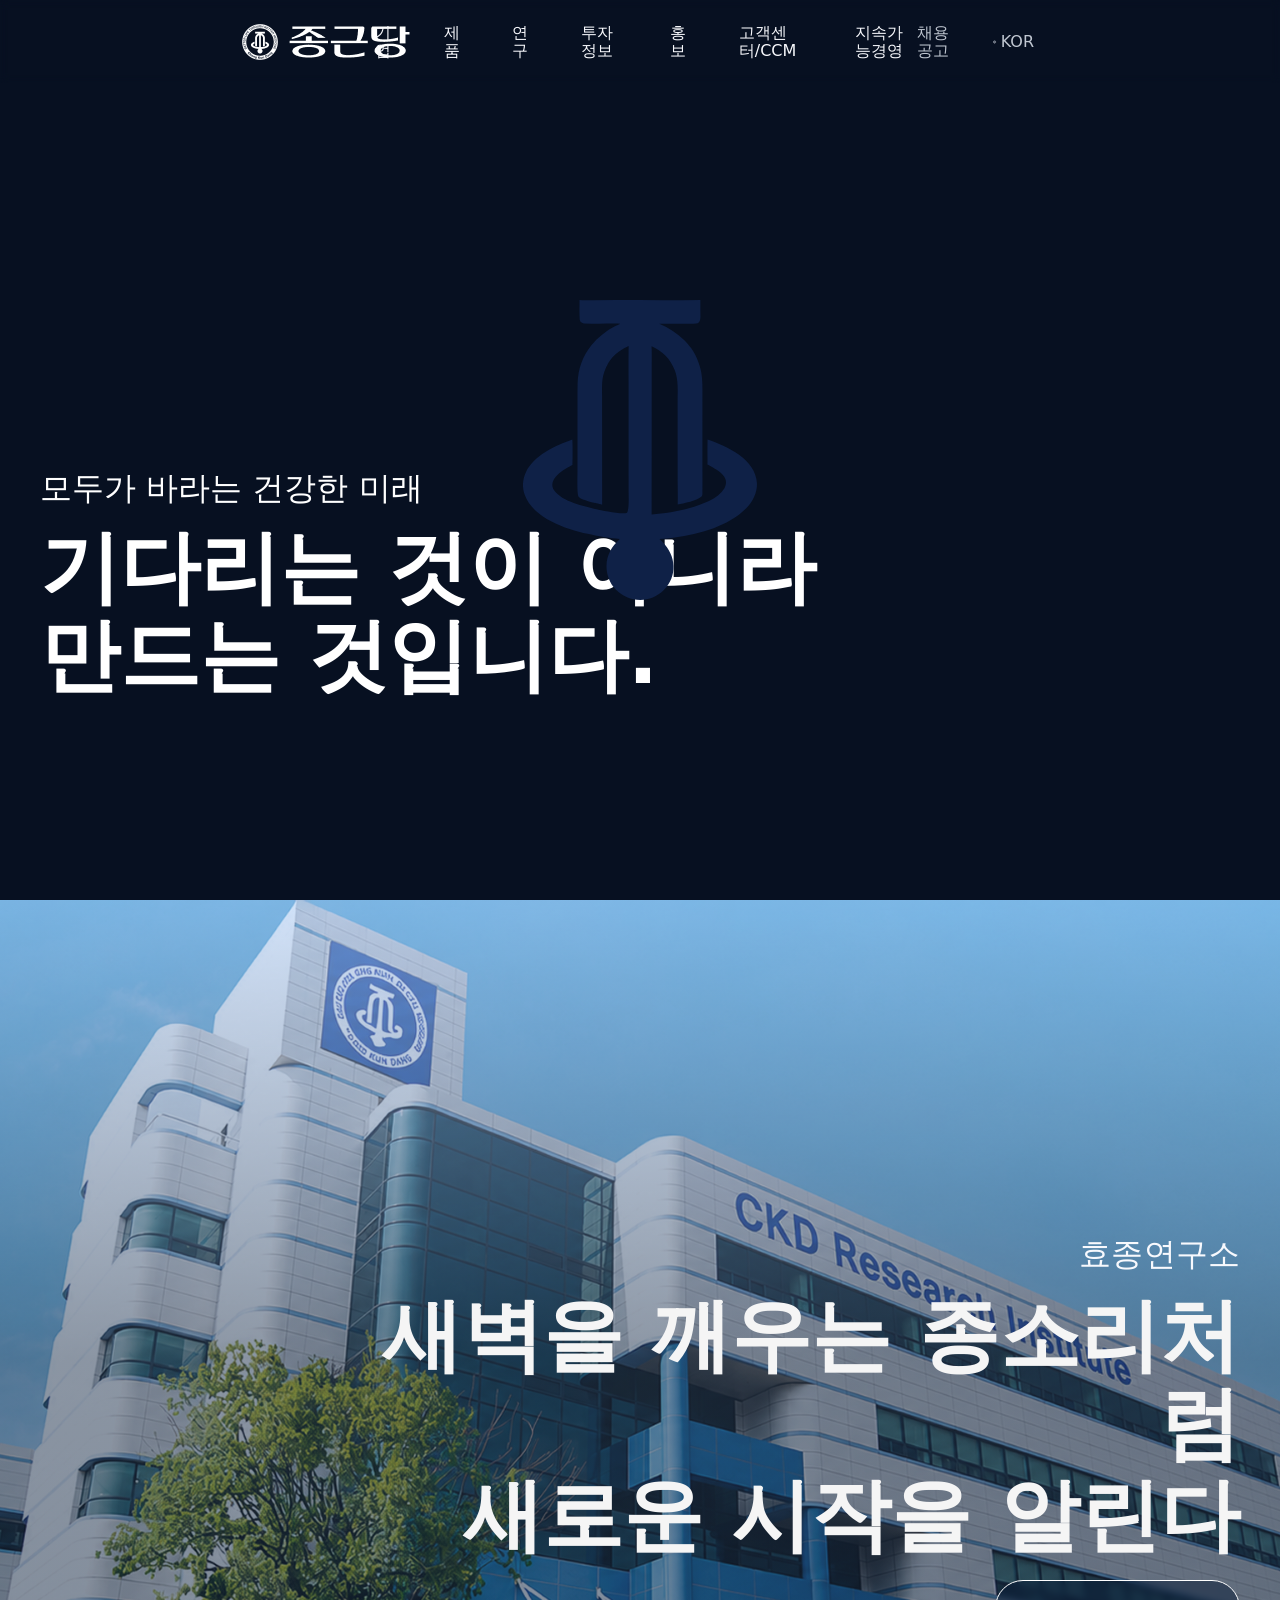
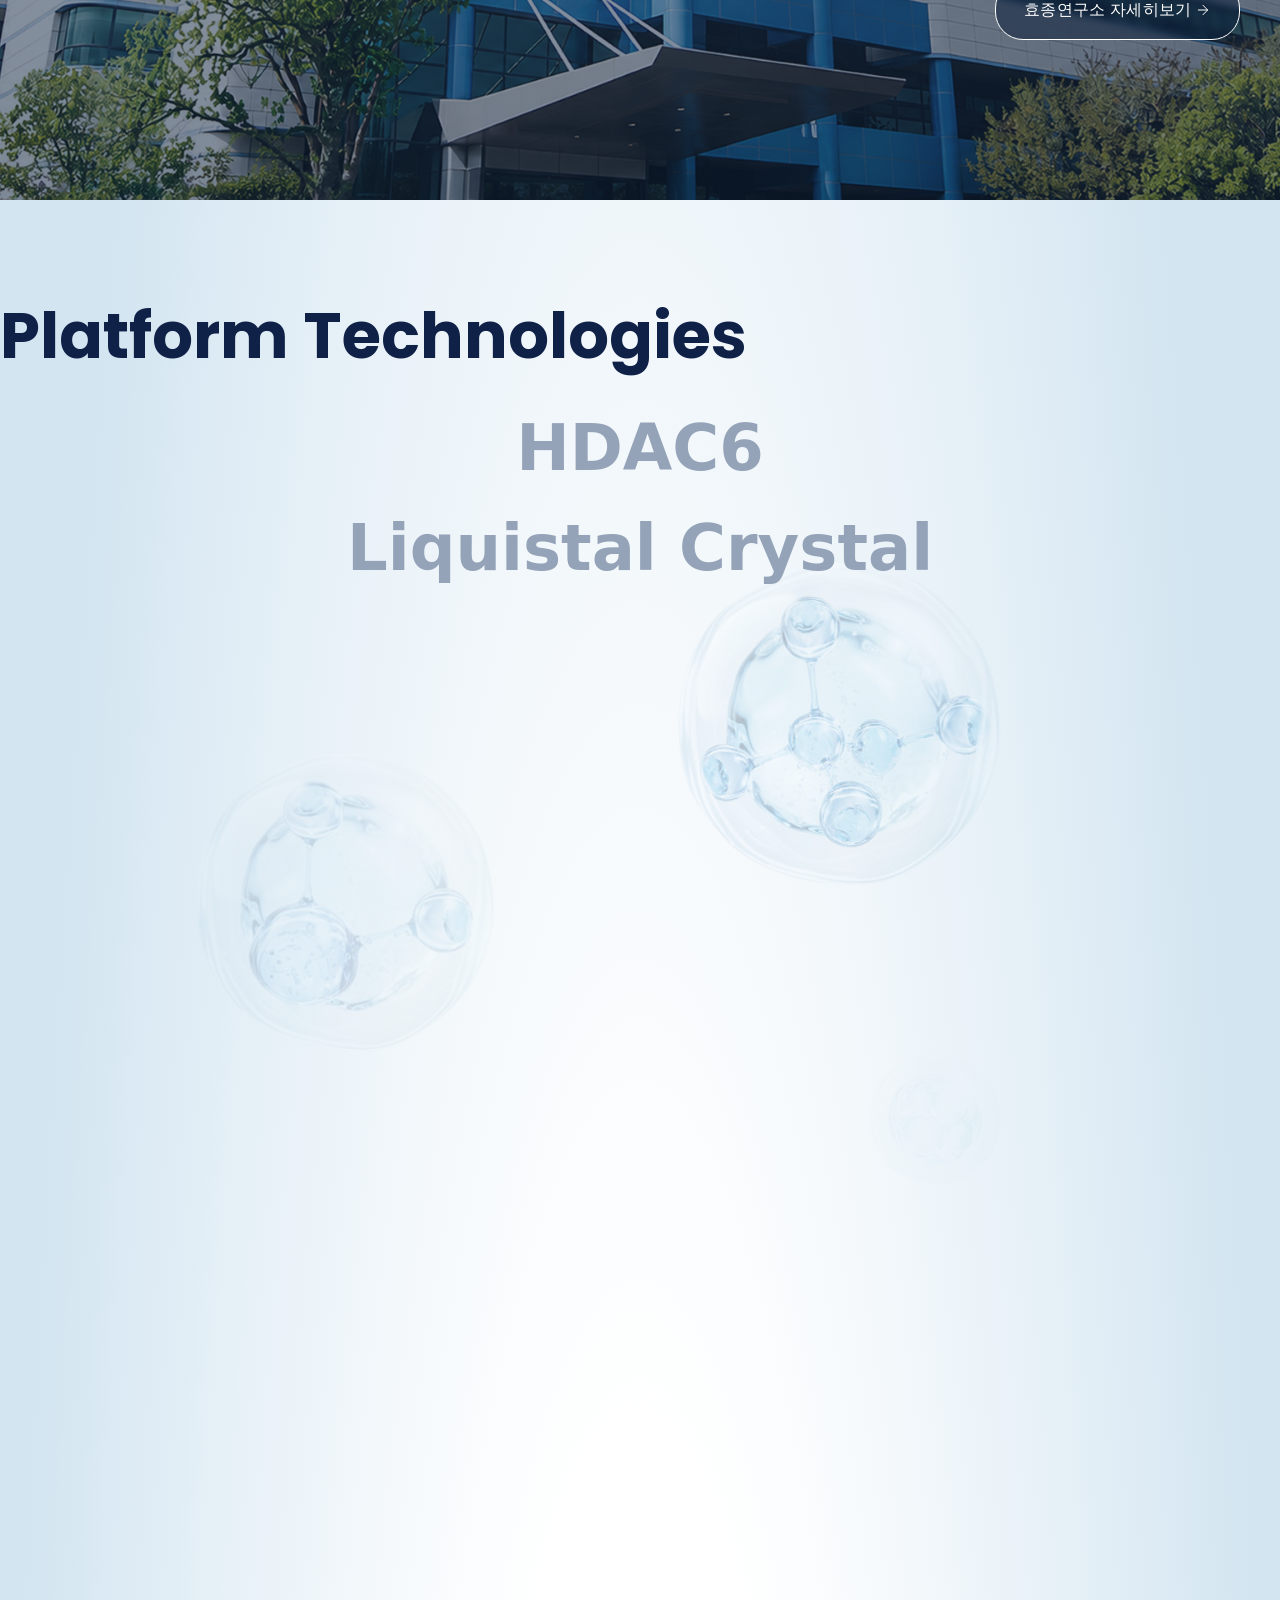
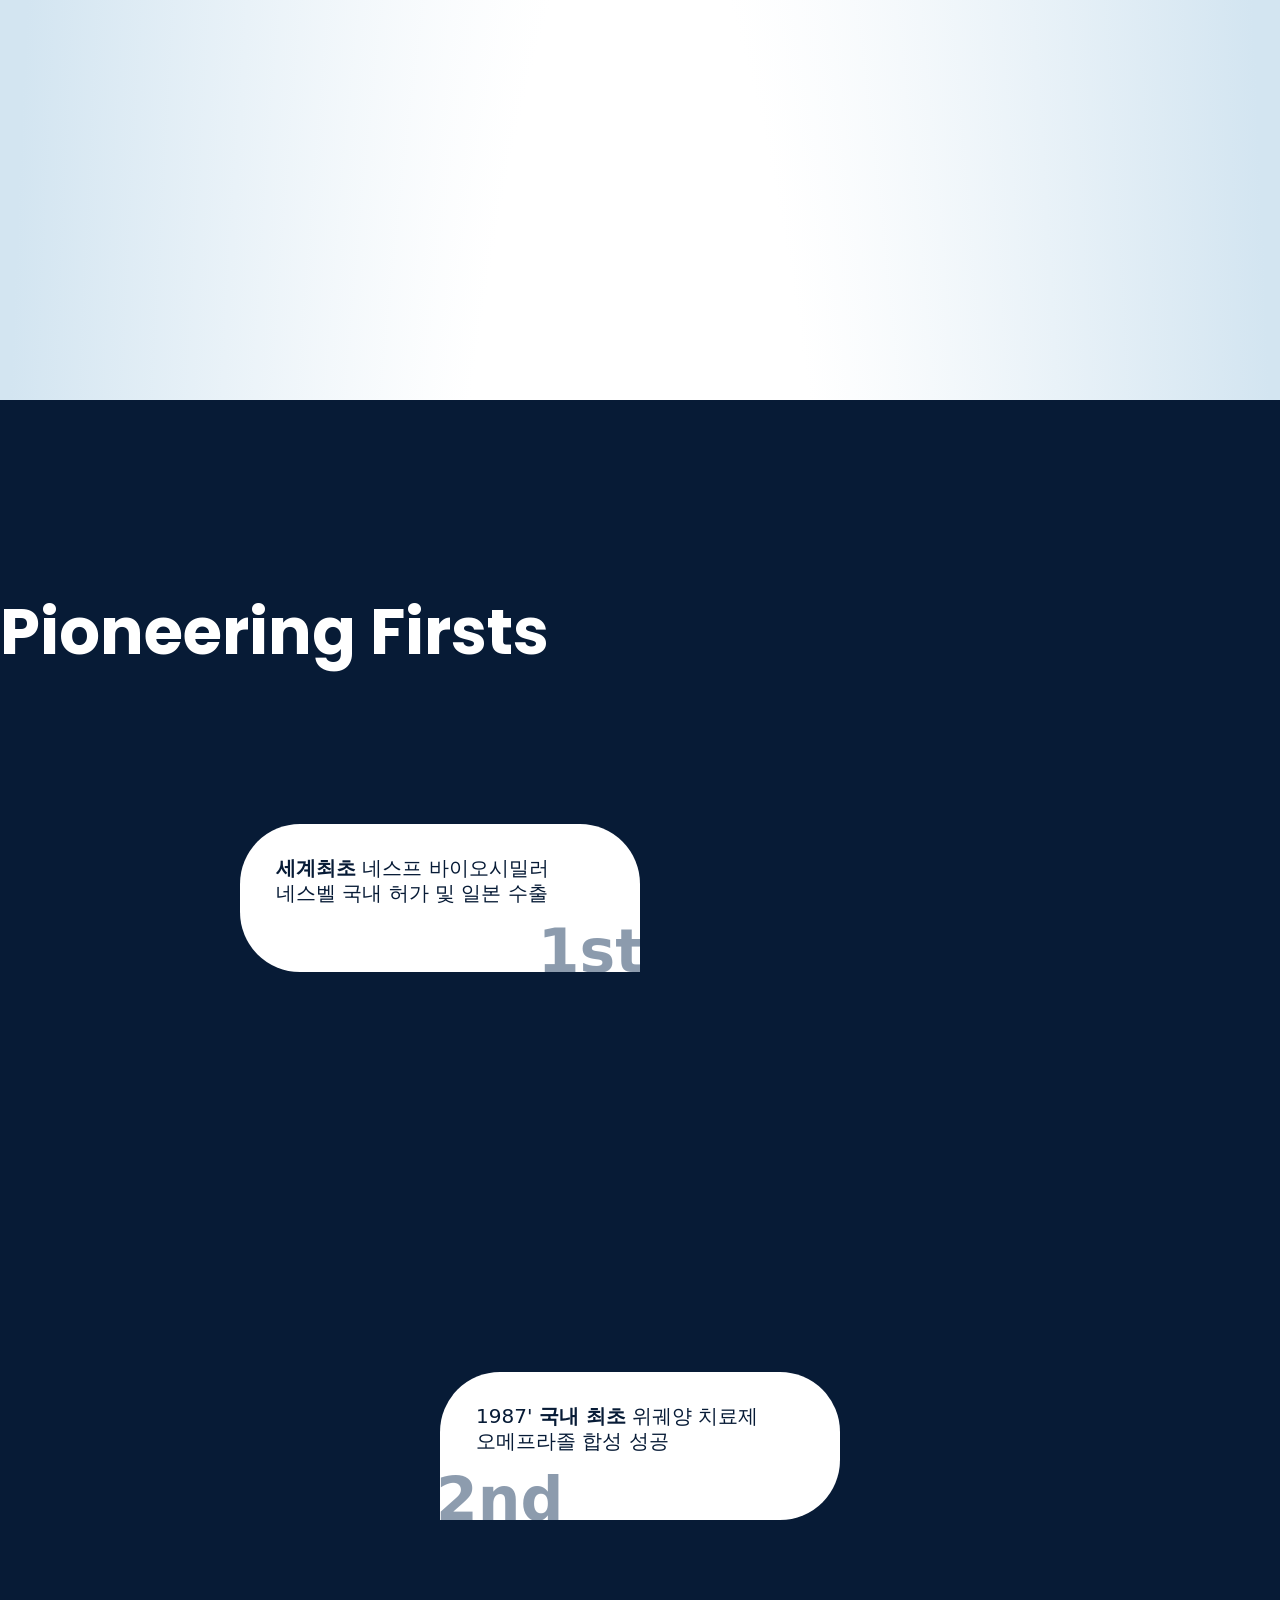
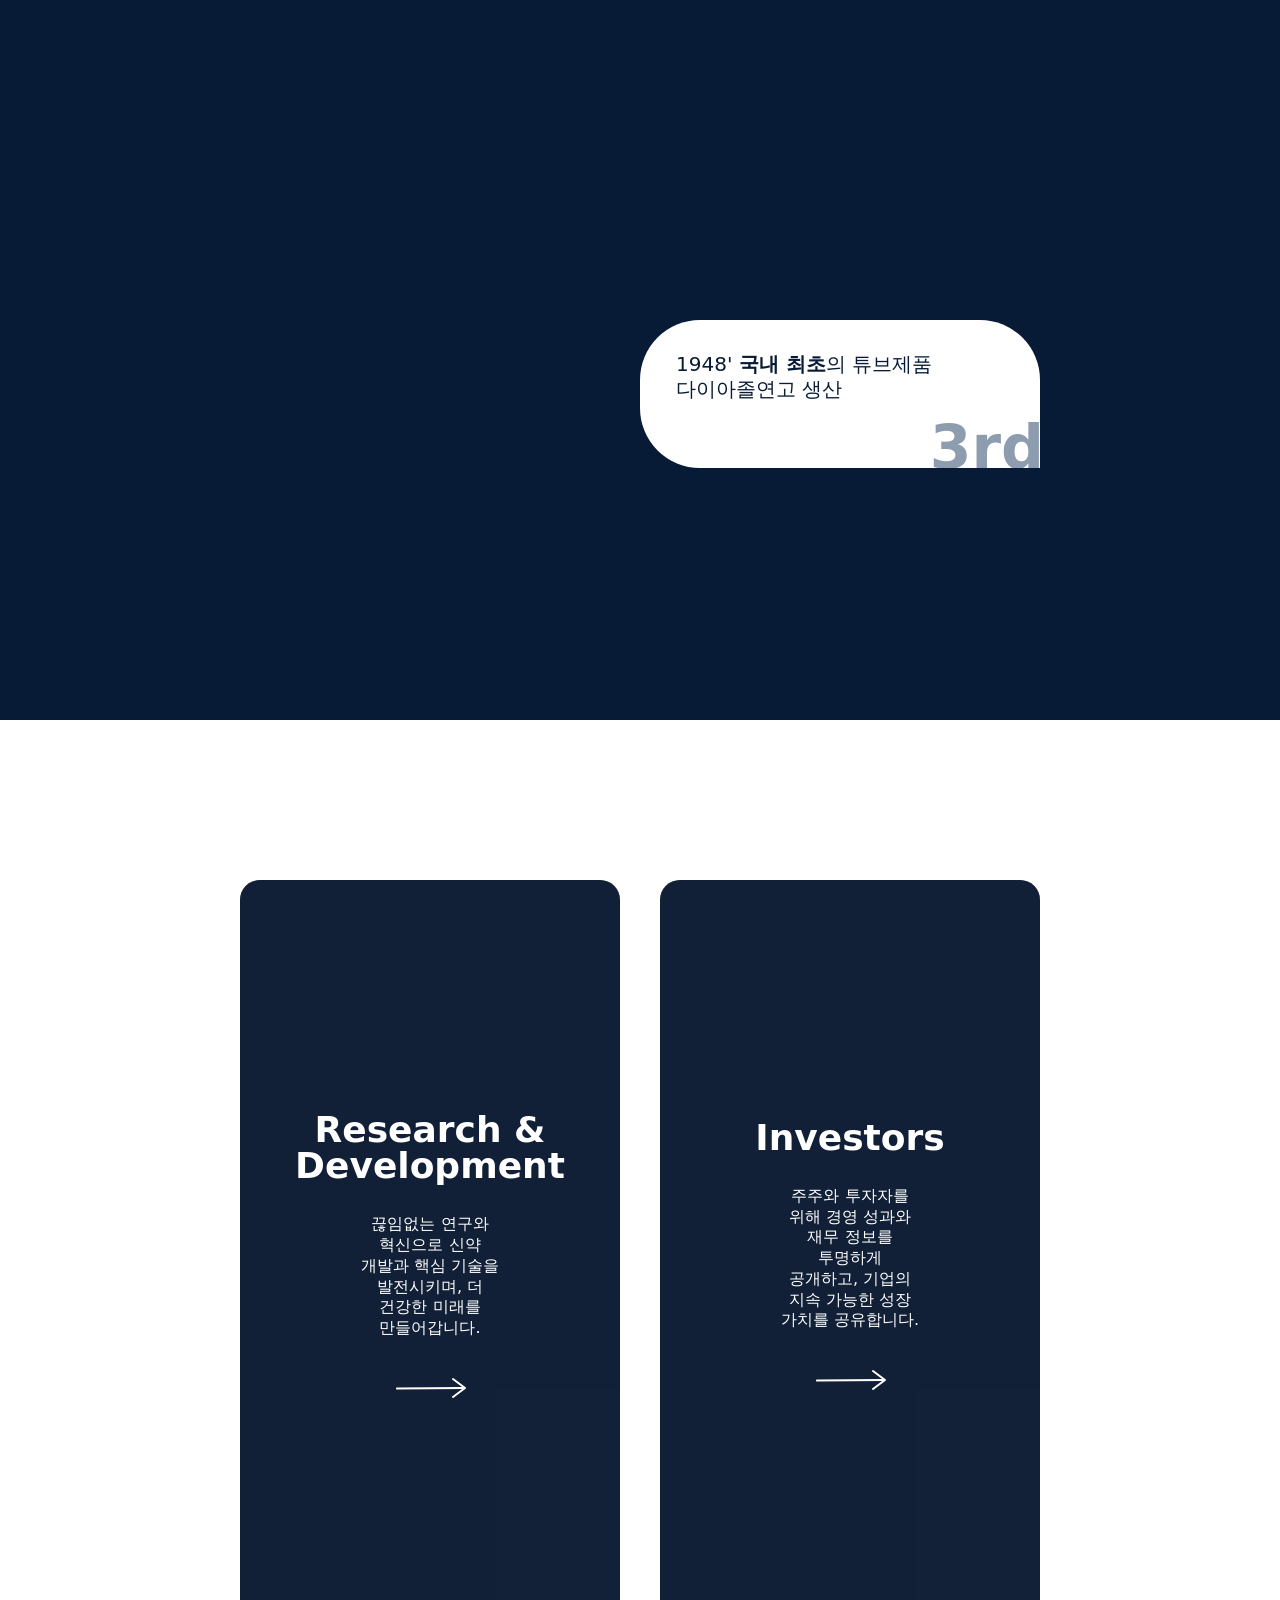
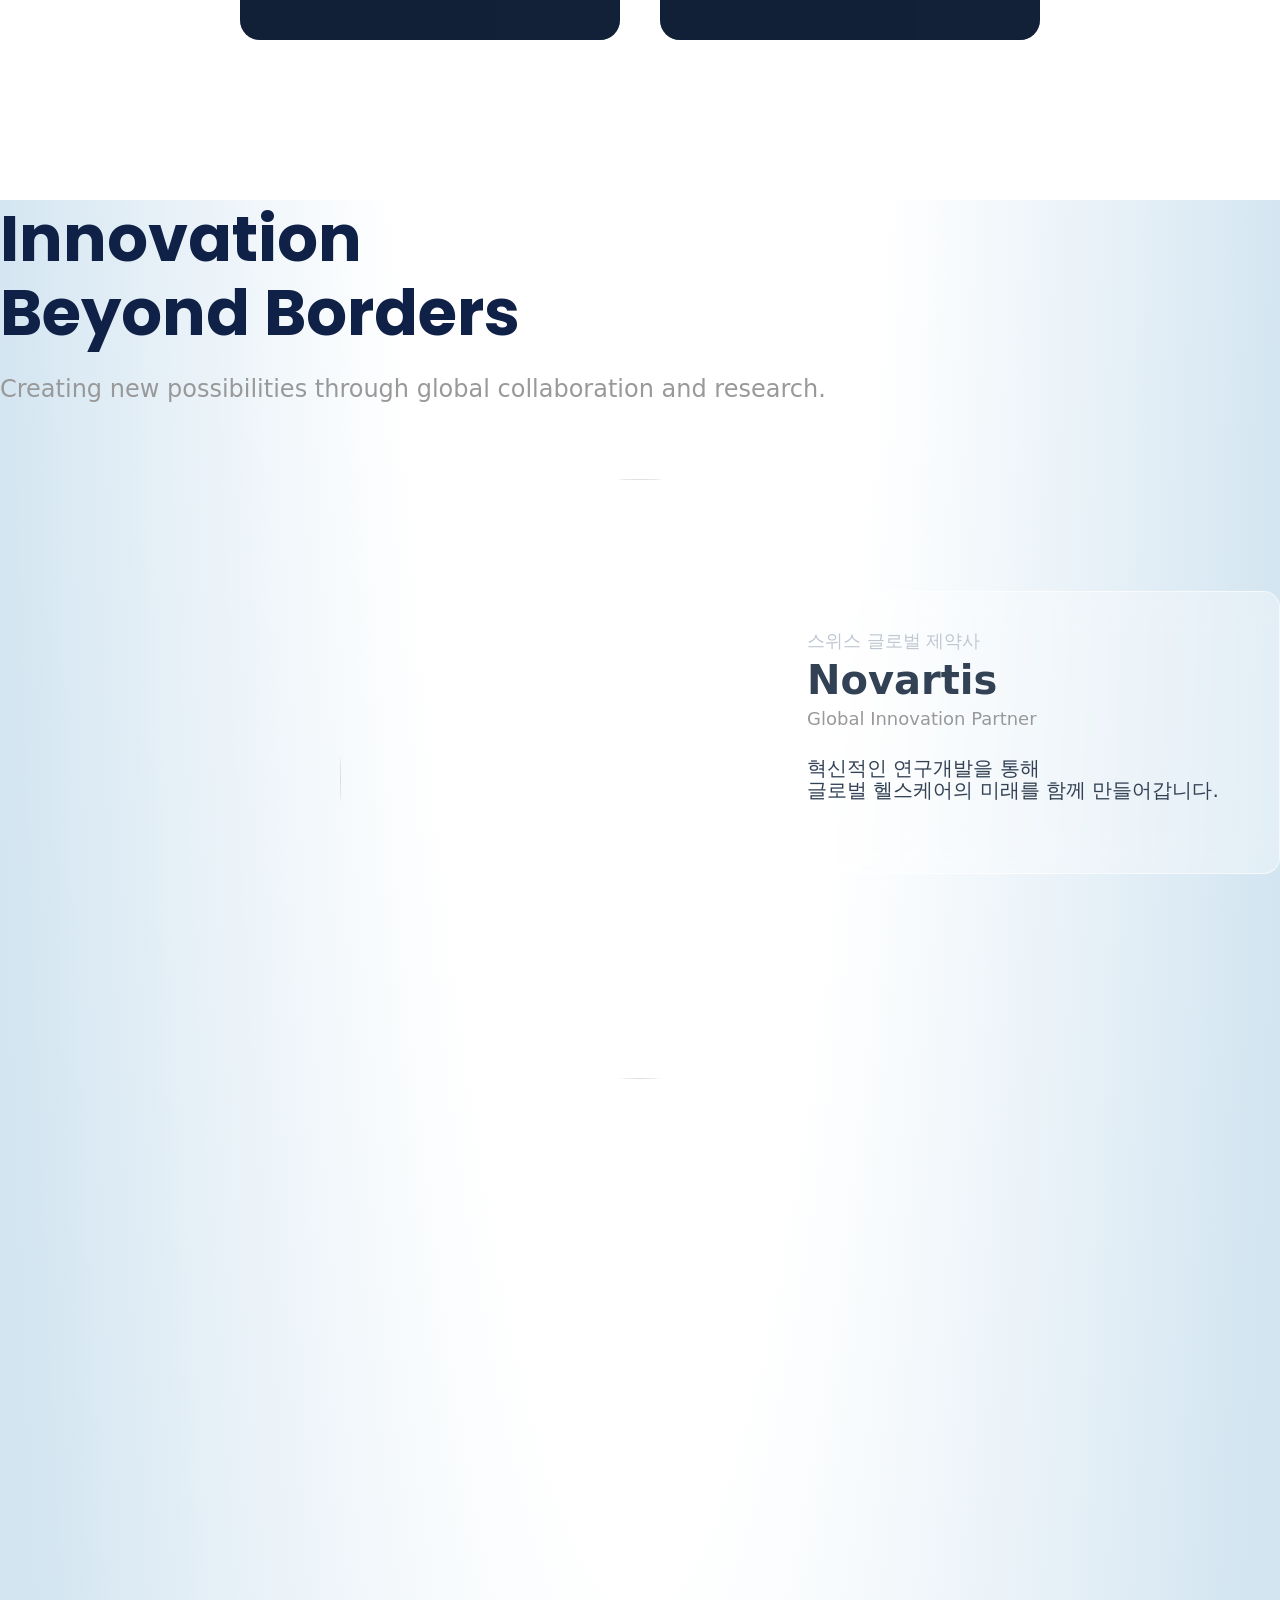
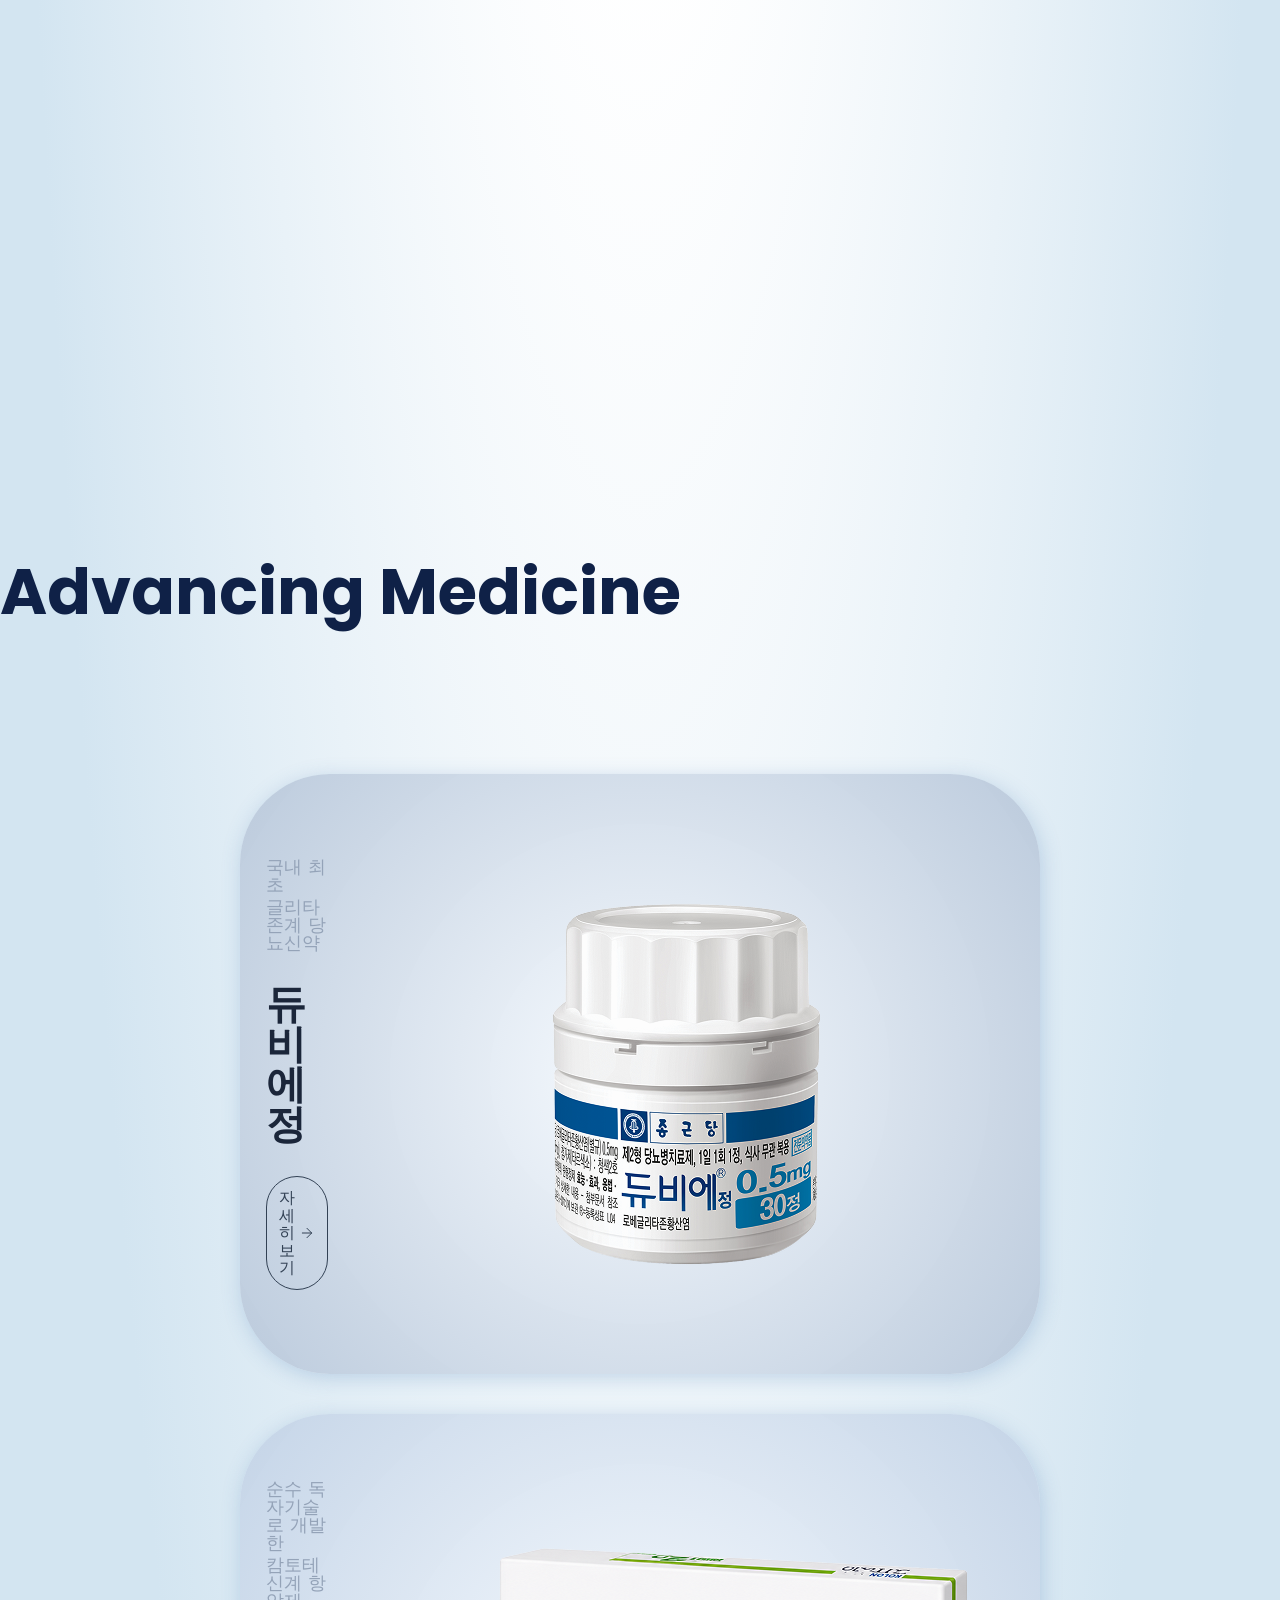
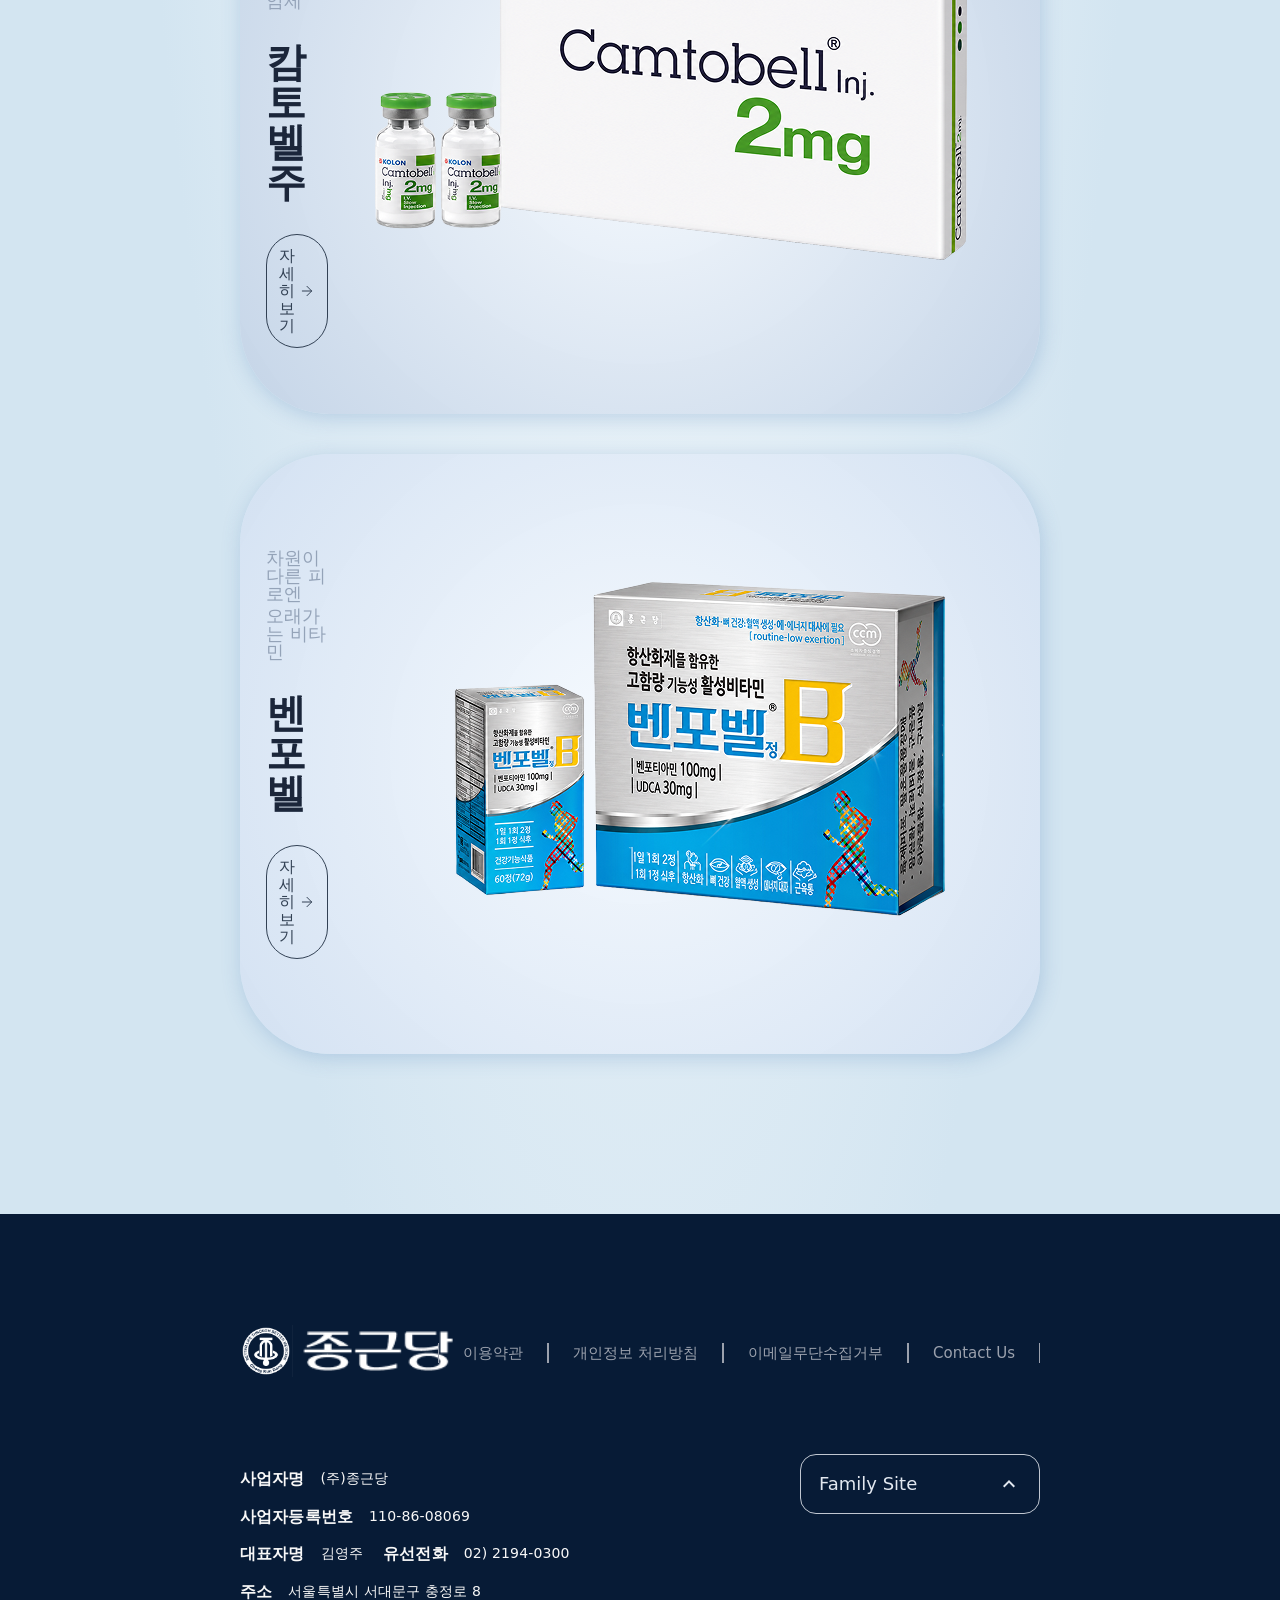
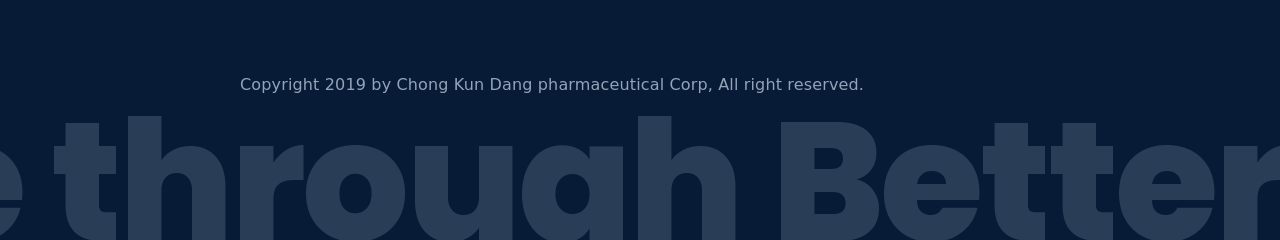
==== index.html @ e2de42f0 "eds" ====
<!DOCTYPE html>
<html lang="ko">

<head>
    <meta charset="UTF-8">
    <meta name="viewport" content="width=device-width, initial-scale=1.0">
    <title>종근당 | 모두가 바라는 건강한 미래</title>
    <meta name="description" content="종근당은 끊임없는 연구와 혁신으로 신약 개발과 핵심 기술을 발전시키며 더 건강한 미래를 만들어갑니다.">

    <link rel="preconnect" href="https://fonts.googleapis.com">
    <link rel="preconnect" href="https://fonts.gstatic.com" crossorigin>
    <link rel="stylesheet"
        href="https://cdn.jsdelivr.net/gh/orioncactus/pretendard@v1.3.9/dist/web/variable/pretendardvariable-dynamic-subset.min.css">
    <link rel="stylesheet" href="https://fonts.googleapis.com/css2?family=Poppins:wght@700&display=swap">
    <link rel="stylesheet" href="css/style.css">
</head>

<body>
    <header class="header is_dark_area" id="header">
        <div class="header_inner inner">
            <a class="logo" href="./index.html">
                <img class="logo_icon" src="asset/logo_icon.png" alt="">
                <img class="logo_text" src="asset/logo_main.png" alt="종근당">
            </a>

            <nav class="gnb" id="gnb" aria-label="주요 메뉴">
                <div class="gnb_item">
                    <a class="gnb_link" href="#hyojong" aria-expanded="false" aria-controls="lnb_company">기업</a>
                    <div class="lnb" id="lnb_company">
                        <a href="#hyojong">개요</a>
                        <a href="#hyojong">CEO인사말</a>
                        <a href="#hyojong">비전</a>
                        <a href="#hyojong">가족회사소개</a>
                        <a href="#history">연혁</a>
                        <a href="#hyojong">CI</a>
                        <a href="#footer">회사위치</a>
                    </div>
                </div>

                <div class="gnb_item">
                    <a class="gnb_link" href="#new_area" aria-expanded="false" aria-controls="lnb_products">제품</a>
                    <div class="lnb" id="lnb_products">
                        <a href="#new_area">제품 소식</a>
                        <a href="#new_area">제품 검색</a>
                        <a href="#new_area">가정 상비약</a>
                    </div>
                </div>

                <div class="gnb_item">
                    <a class="gnb_link" href="#platform" aria-expanded="false" aria-controls="lnb_research">연구</a>
                    <div class="lnb" id="lnb_research">
                        <a href="#hyojong">연구소 소개</a>
                        <a href="#history">연구 성과</a>
                        <a href="#platform">진행 프로젝트</a>
                        <a href="#new_area">발매신약</a>
                        <a href="#platform">플랫폼 기술</a>
                    </div>
                </div>

                <div class="gnb_item">
                    <a class="gnb_link" href="#quick_menu" aria-expanded="false" aria-controls="lnb_investor">투자정보</a>
                    <div class="lnb" id="lnb_investor">
                        <a href="#quick_menu">재무정보</a>
                        <a href="#quick_menu">주가정보</a>
                        <a href="#quick_menu">IR</a>
                    </div>
                </div>

                <div class="gnb_item">
                    <a class="gnb_link" href="#history" aria-expanded="false" aria-controls="lnb_marketing">홍보</a>
                    <div class="lnb" id="lnb_marketing">
                        <a href="#history">종근당소식</a>
                        <a href="#new_area">브랜드스토리</a>
                    </div>
                </div>

                <div class="gnb_item">
                    <a class="gnb_link" href="#footer">고객센터/CCM</a>
                </div>

                <div class="gnb_item">
                    <a class="gnb_link" href="#global" aria-expanded="false" aria-controls="lnb_management">지속가능경영</a>
                    <div class="lnb" id="lnb_management">
                        <a href="#global">메인</a>
                        <a href="#global">윤리경영</a>
                        <a href="#global">상생협력</a>
                        <a href="#global">EHS경영</a>
                        <a href="#global">인권경영</a>
                        <a href="#global">인재경영</a>
                        <a href="#global">지배구조</a>
                        <a href="#global">사회공헌</a>
                        <a href="#footer">소비자중심경영(CCM)</a>
                        <a href="#footer">사이버신문고</a>
                    </div>
                </div>
            </nav>

            <div class="header_util">
                <a href="#footer">채용공고</a>
                <button class="lan_btn" type="button">
                    <svg class="ico" viewBox="0 0 18 18" fill="none" aria-hidden="true">
                        <g clip-path="url(#globe_clip)">
                            <path
                                d="M9 16.5C13.1421 16.5 16.5 13.1421 16.5 9C16.5 4.85786 13.1421 1.5 9 1.5C4.85786 1.5 1.5 4.85786 1.5 9C1.5 13.1421 4.85786 16.5 9 16.5Z"
                                stroke="currentColor" stroke-width="2" stroke-linecap="round" stroke-linejoin="round" />
                            <path d="M1.5 9H16.5" stroke="currentColor" stroke-width="2" stroke-linecap="round"
                                stroke-linejoin="round" />
                            <path
                                d="M9 1.5C10.876 3.55376 11.9421 6.21903 12 9C11.9421 11.781 10.876 14.4462 9 16.5C7.12404 14.4462 6.05794 11.781 6 9C6.05794 6.21903 7.12404 3.55376 9 1.5Z"
                                stroke="currentColor" stroke-width="2" stroke-linecap="round" stroke-linejoin="round" />
                        </g>
                        <defs>
                            <clipPath id="globe_clip">
                                <rect width="18" height="18" fill="#fff" />
                            </clipPath>
                        </defs>
                    </svg>
                    <span>KOR</span>
                </button>
            </div>

            <button class="btn_hammenu" type="button" id="btn_hammenu" aria-expanded="false"
                aria-controls="mobile_menu">
                <svg class="ico" viewBox="0 0 22 20" fill="none" aria-hidden="true">
                    <path d="M1 3H21" stroke="currentColor" stroke-width="2" stroke-linecap="round" />
                    <path d="M1 10H21" stroke="currentColor" stroke-width="2" stroke-linecap="round" />
                    <path d="M1 17H21" stroke="currentColor" stroke-width="2" stroke-linecap="round" />
                </svg>
                <span class="blind">전체 메뉴 열기</span>
            </button>
        </div>
    </header>

    <div class="menu_dim" id="menu_dim" hidden></div>

    <nav class="mobile_menu" id="mobile_menu" aria-label="전체 메뉴">
        <div class="mobile_menu_head">
            <a class="logo" href="./index.html">
                <img class="logo_icon" src="asset/logo_icon.png" alt="">
                <img class="logo_text" src="asset/logo_main.png" alt="종근당">
            </a>
            <button class="btn_close" type="button" id="btn_menu_close">
                <img src="asset/close.svg" alt="">
                <span class="blind">전체 메뉴 닫기</span>
            </button>
        </div>

        <ul class="mobile_menu_list">
            <li class="mobile_menu_item">
                <button class="mobile_menu_btn" type="button" aria-expanded="false" aria-controls="m_lnb_company">
                    기업
                    <img class="ico" src="asset/chevron_down.svg" alt="">
                </button>
                <div class="mobile_lnb" id="m_lnb_company" hidden>
                    <a href="#hyojong">개요</a>
                    <a href="#hyojong">CEO인사말</a>
                    <a href="#hyojong">비전</a>
                    <a href="#hyojong">가족회사소개</a>
                    <a href="#history">연혁</a>
                    <a href="#hyojong">CI</a>
                    <a href="#footer">회사위치</a>
                </div>
            </li>

            <li class="mobile_menu_item">
                <button class="mobile_menu_btn" type="button" aria-expanded="false" aria-controls="m_lnb_products">
                    제품
                    <img class="ico" src="asset/chevron_down.svg" alt="">
                </button>
                <div class="mobile_lnb" id="m_lnb_products" hidden>
                    <a href="#new_area">제품 소식</a>
                    <a href="#new_area">제품 검색</a>
                    <a href="#new_area">가정 상비약</a>
                </div>
            </li>

            <li class="mobile_menu_item">
                <button class="mobile_menu_btn" type="button" aria-expanded="false" aria-controls="m_lnb_research">
                    연구
                    <img class="ico" src="asset/chevron_down.svg" alt="">
                </button>
                <div class="mobile_lnb" id="m_lnb_research" hidden>
                    <a href="#hyojong">연구소 소개</a>
                    <a href="#history">연구 성과</a>
                    <a href="#platform">진행 프로젝트</a>
                    <a href="#new_area">발매신약</a>
                    <a href="#platform">플랫폼 기술</a>
                </div>
            </li>

            <li class="mobile_menu_item">
                <button class="mobile_menu_btn" type="button" aria-expanded="false" aria-controls="m_lnb_investor">
                    투자정보
                    <img class="ico" src="asset/chevron_down.svg" alt="">
                </button>
                <div class="mobile_lnb" id="m_lnb_investor" hidden>
                    <a href="#quick_menu">재무정보</a>
                    <a href="#quick_menu">주가정보</a>
                    <a href="#quick_menu">IR</a>
                </div>
            </li>

            <li class="mobile_menu_item">
                <button class="mobile_menu_btn" type="button" aria-expanded="false" aria-controls="m_lnb_marketing">
                    홍보
                    <img class="ico" src="asset/chevron_down.svg" alt="">
                </button>
                <div class="mobile_lnb" id="m_lnb_marketing" hidden>
                    <a href="#history">종근당소식</a>
                    <a href="#new_area">브랜드스토리</a>
                </div>
            </li>

            <li class="mobile_menu_item">
                <button class="mobile_menu_btn" type="button" aria-expanded="false" aria-controls="m_lnb_management">
                    지속가능경영
                    <img class="ico" src="asset/chevron_down.svg" alt="">
                </button>
                <div class="mobile_lnb" id="m_lnb_management" hidden>
                    <a href="#global">메인</a>
                    <a href="#global">윤리경영</a>
                    <a href="#global">상생협력</a>
                    <a href="#global">EHS경영</a>
                    <a href="#global">인권경영</a>
                    <a href="#global">인재경영</a>
                    <a href="#global">지배구조</a>
                    <a href="#global">사회공헌</a>
                    <a href="#footer">소비자중심경영(CCM)</a>
                    <a href="#footer">사이버신문고</a>
                </div>
            </li>

            <li class="mobile_menu_item">
                <a class="mobile_menu_link" href="#footer">고객센터/CCM</a>
            </li>
        </ul>
    </nav>

    <main>
        <!-- hero -->
        <div class="hero_ani" id="hero_ani">
            <section class="hero is_dark_area" id="hero" aria-labelledby="hero_title">
                <div class="hero_video_box">
                    <video src="asset/ckd_hero.mp4" autoplay muted loop playsinline aria-label="종근당 브랜드 영상"></video>
                </div>
                <div class="hero_txt">
                    <p class="hero_sub">모두가 바라는 건강한 미래</p>
                    <h1 class="hero_title" id="hero_title">기다리는 것이 아니라<br>만드는 것입니다.</h1>
                </div>
            </section>

            <img class="bell" id="bell" src="asset/bell.svg" alt="종근당 상징 종">
        </div>

        <!-- 효종연구소 -->
        <section class="hyojong is_dark_area" id="hyojong" aria-labelledby="hyojong_title">
            <div class="hyojong_img">
                <img src="asset/hyojong.png" alt="효종연구소 전경">
            </div>
            <div class="hyojong_txt">
                <p class="hyojong_label">효종연구소</p>
                <h2 class="hyojong_title" id="hyojong_title">
                    <span>새벽을 깨우는 종소리처럼</span>
                    <span>새로운 시작을 알린다</span>
                </h2>
                <a class="btn_pill btn_glass" href="#hyojong">
                    효종연구소 자세히보기
                    <img class="ico" src="asset/arrow_right.svg" alt="">
                </a>
            </div>
        </section>

        <div class="wing_bg">
            <!-- platform technologies -->
            <section class="platform" id="platform" aria-labelledby="platform_title">
                <div class="molac molac1"><img src="asset/molac1.png" alt=""></div>
                <div class="molac molac2"><img src="asset/molac2.png" alt=""></div>
                <div class="molac molac3"><img src="asset/molac3.png" alt=""></div>

                <div class="platform_inner">
                    <h2 class="con_title" id="platform_title">Platform Technologies</h2>

                    <div class="platform_list">
                        <article class="platform_item">
                            <div class="img_area">
                                <img src="asset/tech1.png" alt="DNA 이중나선 구조 이미지">
                            </div>
                            <p class="platform_name">HDAC6</p>
                            <p class="platform_desc">HDACs는 세포 내 단백질들을<br>탈아세틸화하는 효소입니다.</p>
                            <a class="btn_pill btn_solid" href="#platform">
                                자세히보기
                                <img class="ico" src="asset/arrow_right.svg" alt="">
                            </a>
                        </article>

                        <article class="platform_item">
                            <div class="img_area">
                                <img src="asset/tech2.png" alt="주사제 바이알과 주사기 이미지">
                            </div>
                            <p class="platform_name">Liquistal Crystal</p>
                            <p class="platform_desc">Liquistal 기술은 CKD 원천기술로 1회 주사로<br>1주일 내지 수 개월간 약효를 지속시키는<br>서방형 주사제
                                기술입니다.</p>
                            <a class="btn_pill btn_solid" href="#platform">
                                자세히보기
                                <img class="ico" src="asset/arrow_right.svg" alt="">
                            </a>
                        </article>
                    </div>
                </div>
            </section>

            <!-- pioneering firsts -->
            <section class="history" id="history" aria-labelledby="history_title">
                <div class="history_line_bg" aria-hidden="true">
                    <img src="asset/line_bg.svg" alt="">
                </div>
                <div class="history_inner">
                    <h2 class="con_title" id="history_title">Pioneering Firsts</h2>


                    <ol class="story_list">
                        <li class="story js_reveal">
                            <p class="story_txt">
                                <strong>세계최초</strong> 네스프 바이오시밀러<br>
                                네스벨 국내 허가 및 일본 수출
                            </p>
                            <span class="story_num" aria-hidden="true">1st</span>
                        </li>
                        <li class="story js_reveal">
                            <p class="story_txt">
                                1987' <strong>국내 최초</strong> 위궤양 치료제<br>
                                오메프라졸 합성 성공
                            </p>
                            <span class="story_num" aria-hidden="true">2nd</span>
                        </li>
                        <li class="story js_reveal">
                            <p class="story_txt">
                                1948' <strong>국내 최초</strong>의 튜브제품<br>
                                다이아졸연고 생산
                            </p>
                            <span class="story_num" aria-hidden="true">3rd</span>
                        </li>
                    </ol>
                </div>
            </section>
        </div>

        <!-- quick menu -->
        <section class="quick_menu" id="quick_menu" aria-label="주요 서비스 바로가기">
            <div class="quick_list inner">
                <a class="quick_item is_dark_area" href="#platform">
                    <video src="asset/flask.mp4" autoplay muted loop playsinline aria-hidden="true"></video>
                    <h2 class="quick_title">Research &amp; Development</h2>
                    <p class="quick_desc">끊임없는 연구와 혁신으로 신약 개발과 핵심 기술을<br>발전시키며, 더 건강한 미래를 만들어갑니다.</p>
                    <img class="ico_arrow" src="asset/arrow_long.svg" alt="">
                </a>

                <a class="quick_item is_dark_area" href="#footer">
                    <video src="asset/investor.mp4" autoplay muted loop playsinline aria-hidden="true"></video>
                    <h2 class="quick_title">Investors</h2>
                    <p class="quick_desc">주주와 투자자를 위해 경영 성과와 재무 정보를 투명하게<br>공개하고, 기업의 지속 가능한 성장 가치를 공유합니다.</p>
                    <img class="ico_arrow" src="asset/arrow_long.svg" alt="">
                </a>
            </div>
        </section>

        <!-- innovation beyond borders -->
        <section class="global" id="global" aria-labelledby="global_title">
            <div class="global_sticky">
            <div class="global_inner">
                <div class="global_txt">
                    <h2 class="con_title" id="global_title">
                        <span>Innovation</span>
                        <span>Beyond Borders</span>
                    </h2>
                    <p class="global_lead">Creating new possibilities through global collaboration and research.</p>
                </div>

                <div class="earth" aria-hidden="true">
                    <img src="asset/earth.gif" alt="">
                </div>

                <div class="global_cards" id="global_cards">
                    <div class="global_cards_track" id="global_cards_track">
                        <article class="global_card js_reveal">
                            <div class="global_txt">
                                <p class="label">스위스 글로벌 제약사</p>
                                <h3 class="name">Novartis</h3>
                                <p class="role">Global Innovation Partner</p>
                                <p class="desc">혁신적인 연구개발을 통해<br>글로벌 헬스케어의 미래를 함께 만들어갑니다.</p>
                            </div>
                        </article>

                        <article class="global_card js_reveal">
                            <div class="global_txt">
                                <p class="label">이스라엘 바이오 기업</p>
                                <h3 class="name">Can-Fite BioPharma</h3>
                                <p class="role">Clinical Development Partner</p>
                                <p class="desc">간암 및 NASH 치료제의 국내 독점유통 계약을<br>통해 글로벌 바이오 혁신을 함께 추진하고 있습니다.</p>
                            </div>
                        </article>

                        <article class="global_card js_reveal">
                            <div class="global_txt">
                                <p class="label">종근당 바이오 복합 연구단지</p>
                                <h3 class="name">Baegot Bio Complex</h3>
                                <p class="role">Global Innovation Hub</p>
                                <p class="desc">차세대 바이오 연구개발과 기술 실증을<br>연결하는 글로벌 R&amp;D 허브를 구축하고 있습니다.</p>
                            </div>
                        </article>
                    </div>
                </div>
            </div>
            </div>
        </section>

        <!-- advancing medicine -->
        <section class="new_area" id="new_area" aria-labelledby="new_title">
            <h2 class="con_title" id="new_title">Advancing Medicine</h2>

            <div class="product_list">
                <article class="product_card js_reveal">
                    <div class="product_img">
                        <img src="asset/advancing1.png" alt="듀비에정 제품 이미지">
                    </div>
                    <div class="product_txt">
                        <p class="product_sub">
                            <span>국내 최초</span>
                            <span>글리타존계 당뇨신약</span>
                        </p>
                        <h3 class="product_name">듀비에정</h3>
                        <a class="btn_pill btn_line" href="#new_area">
                            자세히보기
                            <img class="ico" src="asset/arrow_right_dark.svg" alt="">
                        </a>
                    </div>
                </article>

                <article class="product_card js_reveal">
                    <div class="product_img">
                        <img src="asset/advancing2.png" alt="캄토벨주 제품 이미지">
                    </div>
                    <div class="product_txt">
                        <p class="product_sub">
                            <span>순수 독자기술로 개발한</span>
                            <span>캄토테신계 항암제</span>
                        </p>
                        <h3 class="product_name">캄토벨주</h3>
                        <a class="btn_pill btn_line" href="#new_area">
                            자세히보기
                            <img class="ico" src="asset/arrow_right_dark.svg" alt="">
                        </a>
                    </div>
                </article>

                <article class="product_card js_reveal">
                    <div class="product_img">
                        <img src="asset/advancing3.png" alt="벤포벨 제품 이미지">
                    </div>
                    <div class="product_txt">
                        <p class="product_sub">
                            <span>차원이 다른 피로엔</span>
                            <span>오래가는 비타민</span>
                        </p>
                        <h3 class="product_name">벤포벨</h3>
                        <a class="btn_pill btn_line" href="#new_area">
                            자세히보기
                            <img class="ico" src="asset/arrow_right_dark.svg" alt="">
                        </a>
                    </div>
                </article>
            </div>
        </section>
    </main>

    <footer class="footer is_dark_area" id="footer">
        <div class="footer_btn_area">
            <a href="#footer">이용약관</a>
            <a href="#footer">개인정보 처리방침</a>
            <a href="#footer">이메일무단수집거부</a>
            <a href="#footer">Contact Us</a>
        </div>

        <a class="logo" href="./index.html">
            <img class="logo_icon" src="asset/logo_icon.png" alt="">
            <img class="logo_text" src="asset/logo_main.png" alt="종근당">
        </a>

        <div class="footer_top">
            <dl class="footer_info">
                <div>
                    <dt>사업자명</dt>
                    <dd>(주)종근당</dd>
                </div>
                <div>
                    <dt>사업자등록번호</dt>
                    <dd>110-86-08069</dd>
                </div>
                <div>
                    <dt>대표자명</dt>
                    <dd>김영주</dd>
                </div>
                <div>
                    <dt>유선전화</dt>
                    <dd>02) 2194-0300</dd>
                </div>
                <div>
                    <dt>주소</dt>
                    <dd>서울특별시 서대문구 충정로 8</dd>
                </div>
            </dl>

            <div class="select_box">
                <button class="select_btn" type="button" id="select_btn" aria-expanded="false"
                    aria-controls="select_list">
                    <span>family site</span>
                    <img class="ico" src="asset/arrow_down.svg" alt="">
                </button>

                <div class="select_list" id="select_list" hidden>
                    <div class="select_group">
                        <p class="select_group_tit">홀딩스</p>
                        <a href="#footer">종근당 홀딩스</a>
                    </div>
                    <div class="select_group">
                        <p class="select_group_tit">헬스 케어</p>
                        <a href="#footer">종근당</a>
                        <a href="#footer">종근당 바이오</a>
                        <a href="#footer">경보제약</a>
                        <a href="#footer">종근당 건강</a>
                    </div>
                    <div class="select_group">
                        <p class="select_group_tit">부동산임대</p>
                        <a href="#footer">종근당 산업</a>
                    </div>
                </div>
            </div>
        </div>

        <p class="copyright">Copyright 2019 by Chong Kun Dang pharmaceutical Corp, All right reserved.</p>

        <p class="footer_bg_letter" aria-hidden="true">
            <span>Better Life through</span>
            <span>Better Medicine</span>
        </p>
    </footer>

    <script src="https://cdn.jsdelivr.net/npm/gsap@3.12.5/dist/gsap.min.js"></script>
    <script src="https://cdn.jsdelivr.net/npm/gsap@3.12.5/dist/ScrollTrigger.min.js"></script>
    <script src="https://cdn.jsdelivr.net/npm/lenis@1.1.13/dist/lenis.min.js"></script>
    <script src="js/main.js"></script>
</body>

</html>
---- css/style.css ----
@charset "utf-8";

/* =========================================================
   design token
   ========================================================= */
:root {
  /* color - blue */
  --color_blue00: #071021;
  --color_blue01: #071b36;
  --color_blue02: #0f2147;
  --color_blue04: #415A78;
  --color_blue05: #1b263a;
  --color_blue06: #324154;

  /* color - gray */
  --color_gray00: #ffffff;
  --color_gray01: #f8f8f8;
  --color_gray02: #f5f5f5;
  --color_gray03: #f8f9fd;
  --color_gray04: #e2e8f0;
  --color_gray05: #c0c7d1;
  --color_gray06: #94a3b8;
  --color_gray07: #9ba1ad;
  --color_gray08: #999999;

  /* background */
  --color_bg_grdiant: radial-gradient(51.93% 51.93% at 50% 48.07%,
      #ffffff 0%,
      #ffffff 40.87%,
      #d3e5f1 100%);
  --color_history_grdiant: linear-gradient(180deg,
      rgba(107, 134, 184, 0.34) 0%,
      rgba(179, 199, 223, 0.34) 100%);

  /* shadow */
  --shadow1: 2px 4px 40px 0 rgba(151, 187, 214, 0.4);
  --shadow2: 2px 4px 20px 0 rgba(207, 207, 207, 0.25);
  --shadow_tab: 2px 4px 20px 0 rgba(68, 119, 180, 0.25);
  --shadow_story: 2px 4px 10px 1px rgba(40, 76, 137, 0.25);

  /* radius */
  --radius_pill: 50px;
  --radius_btn: 30px;
  --radius_card: 20px;
  --radius_global: 16px;
  --radius_product: 30px;

  /* font family */
  --font_base: "Pretendard Variable", Pretendard, -apple-system, BlinkMacSystemFont,
    system-ui, Roboto, "Helvetica Neue", "Segoe UI", "Apple SD Gothic Neo",
    "Noto Sans KR", "Malgun Gothic", sans-serif;
  --font_en: "Poppins", var(--font_base);

  /* typo - mobile first */
  --size_hero_title: 32px;
  --size_hero_sub: 18px;
  --size_con_title: 28px;
  --size_card_title: 24px;
  --size_body: 16px;

  /* layout */
  --gap_side: 20px;
  --gap_section: 80px;

  /* motion */
  --ease_base: cubic-bezier(0.22, 0.61, 0.36, 1);
  --dur_base: 0.4s;
}

/* =========================================================
   reset
   ========================================================= */
*,
*::before,
*::after {
  box-sizing: border-box;
}

html {
  -webkit-text-size-adjust: 100%;
}

body {
  margin: 0;
  font-family: var(--font_base);
  font-size: var(--size_body);
  line-height: 1.1;
  color: var(--color_blue01);
  background: var(--color_bg_grdiant);
  overflow-x: hidden;
}

h1,
h2,
h3,
h4,
p,
figure,
blockquote {
  margin: 0;
}

ul,
ol {
  margin: 0;
  padding: 0;
  list-style: none;
}

img,
svg,
video {
  display: block;
  max-width: 100%;
}

a {
  color: inherit;
  text-decoration: none;
}

button {
  font: inherit;
  color: inherit;
  background: none;
  border: 0;
  cursor: pointer;
}

address {
  font-style: normal;
}

.blind {
  position: absolute;
  overflow: hidden;
  clip: rect(0, 0, 0, 0);
  width: 1px;
  height: 1px;
  margin: -1px;
  white-space: nowrap;
}

/* focus - 키보드 사용자에게만 노출 */
:focus-visible {
  outline: 3px solid var(--color_blue02);
  outline-offset: 3px;
  border-radius: 4px;
}

.is_dark_area :focus-visible {
  outline-color: var(--color_gray03);
}

/* =========================================================
   common component
   ========================================================= */

/* pill 버튼 공통 */
.btn_pill {
  display: inline-flex;
  align-items: center;
  justify-content: center;
  gap: 4px;
  padding: 12px 20px;
  border-radius: var(--radius_btn);
  font-size: var(--size_body);
  line-height: 1.1;
  transition: transform var(--dur_base) var(--ease_base),
    background-color var(--dur_base) var(--ease_base),
    color var(--dur_base) var(--ease_base);
}

.btn_pill .ico {
  flex-shrink: 0;
  width: 16px;
  height: 16px;
}

/* 어두운 배경 위 반투명 버튼 (효종연구소) */
.btn_glass {
  padding: 20px 28px;
  border: 1px solid var(--color_gray00);
  border-radius: 28px;
  background-color: rgba(7, 27, 54, 0.4);
  backdrop-filter: blur(3.9px);
  -webkit-backdrop-filter: blur(3.9px);
  color: var(--color_gray00);
  font-weight: 300;
}

/* 짙은 남색 solid 버튼 (platform) */
.btn_solid {
  background-color: var(--color_blue01);
  color: var(--color_gray00);
}

.btn_solid .ico {
  width: 18px;
  height: 18px;
}

/* 라인 버튼 (제품 카드) */
.btn_line {
  border: 1px solid var(--color_blue06);
  border-radius: var(--radius_pill);
  color: var(--color_blue06);
  font-weight: 500;
}

@media (hover: hover) {
  .btn_pill:hover {
    transform: scale(1.08);
  }
}

/* 섹션 타이틀 (영문) */
.con_title {
  font-family: var(--font_en);
  font-weight: 700;
  font-size: var(--size_con_title);
  line-height: 1;
  color: var(--color_blue02);
}

.inner {
  width: 100%;
  padding-inline: var(--gap_side);
}

/* =========================================================
   header
   ========================================================= */
.header {
  position: fixed;
  inset: 0 0 auto 0;
  z-index: 100;
  padding: 10px var(--gap_side);
  backdrop-filter: blur(5px);
  -webkit-backdrop-filter: blur(5px);
  transition: opacity var(--dur_base) var(--ease_base),
    visibility var(--dur_base) var(--ease_base);
}

/* 전체 메뉴가 열려 있는 동안 header를 감춘다 (드로어에 자체 닫기 버튼이 있음) */
.header.is_hidden {
  opacity: 0;
  visibility: hidden;
}

.header_inner {
  display: flex;
  align-items: center;
  justify-content: space-between;
}

.logo {
  display: flex;
  align-items: center;
  gap: 0;
  height: 24px;
}

.logo_icon {
  width: 24px;
  height: 24px;
}

/* 원본 이미지에 심볼이 함께 있어 디자인과 동일하게 좌측을 잘라 워드마크만 노출 */
.logo_text {
  width: 74px;
  height: 24px;
  object-fit: cover;
  object-position: right center;
}

.gnb {
  display: none;
}

.header_util {
  display: none;
}

.btn_hammenu {
  display: flex;
  align-items: center;
  justify-content: center;
  width: 22px;
  height: 20px;
  color: var(--color_gray03);
  transition: color var(--dur_base) var(--ease_base);
}

.btn_hammenu .ico {
  width: 22px;
  height: 20px;
}

/* 밝은 섹션 위를 지날 때 로고와 아이콘도 어둡게 전환한다.
   로고는 흰색 PNG뿐이라 filter 로 토큰 색에 맞춘다 (실측 rgb(9,26,54) ≒ blue01). */
.header.is_dark_text .btn_hammenu {
  color: var(--color_blue01);
}

.header.is_dark_text .logo_icon,
.header.is_dark_text .logo_text {
  filter: brightness(0) saturate(100%) invert(8%) sepia(35%) saturate(3200%) hue-rotate(202deg) brightness(94%) contrast(98%);
}

.logo_icon,
.logo_text {
  transition: filter var(--dur_base) var(--ease_base);
}

/* 모바일 / 태블릿 전체 메뉴 (302px 우측 드로어) */
.menu_dim {
  position: fixed;
  inset: 0;
  z-index: 98;
  background-color: rgba(7, 16, 33, 0.5);
  animation: dim_in var(--dur_base) var(--ease_base);
}

.menu_dim[hidden] {
  display: none;
}

@keyframes dim_in {
  from {
    opacity: 0;
  }

  to {
    opacity: 1;
  }
}

.mobile_menu {
  position: fixed;
  top: 0;
  right: 0;
  z-index: 99;
  display: flex;
  flex-direction: column;
  width: 302px;
  max-width: 85vw;
  height: 100%;
  overflow-y: auto;
  background-color: var(--color_blue00);
  transform: translateX(100%);
  visibility: hidden;
  transition: transform var(--dur_base) var(--ease_base),
    visibility var(--dur_base) var(--ease_base);
}

.mobile_menu.is_open {
  transform: translateX(0);
  visibility: visible;
}

.mobile_menu_head {
  display: flex;
  align-items: center;
  justify-content: space-between;
  flex-shrink: 0;
  padding: 17px 24px;
  border-bottom: 1px solid var(--color_blue06);
}

.btn_close {
  display: flex;
  align-items: center;
  justify-content: center;
  width: 24px;
  height: 24px;
}

.mobile_menu_list {
  padding: 35px 24px;
}

.mobile_menu_item+.mobile_menu_item {
  margin-top: 10px;
}

.mobile_menu_btn,
.mobile_menu_link {
  display: flex;
  align-items: center;
  justify-content: space-between;
  width: 100%;
  height: 40px;
  font-size: var(--size_body);
  font-weight: 400;
  line-height: 1;
  letter-spacing: 0.5px;
  color: var(--color_gray01);
  text-align: left;
}

.mobile_menu_btn .ico {
  flex-shrink: 0;
  width: 18px;
  height: 18px;
  transition: transform var(--dur_base) var(--ease_base);
}

.mobile_menu_btn[aria-expanded="true"] .ico {
  transform: rotate(180deg);
}

.mobile_lnb {
  display: flex;
  flex-direction: column;
  padding: 4px 0 12px 12px;
}

.mobile_lnb[hidden] {
  display: none;
}

.mobile_lnb a {
  padding: 12px 0;
  font-size: 14px;
  font-weight: 400;
  line-height: 1;
  letter-spacing: 0.5px;
  color: var(--color_gray05);
  transition: color var(--dur_base) var(--ease_base);
}

@media (hover: hover) {
  .mobile_lnb a:hover {
    color: var(--color_gray00);
  }
}

/* =========================================================
   hero
   ========================================================= */
/* hero 축소 → bell 등장 인터랙션 무대.
   bell은 hero 위에 겹쳐 두고, 초기 상태와 진행은 GSAP이 관리한다. */
.hero_ani {
  position: relative;
  z-index: 1;
}

.hero {
  display: flex;
  flex-direction: column;
  width: 100%;
  overflow: hidden;
  background-color: var(--color_blue00);
  transform-origin: center center;
  will-change: transform, opacity;
}

.hero_video_box {
  position: relative;
  width: 100%;
  height: 493px;
  overflow: hidden;
  background-color: var(--color_blue00);
}

.hero_video_box video {
  width: 100%;
  height: 100%;
  object-fit: cover;
}

.hero_txt {
  display: flex;
  width: 100%;
  flex-direction: column;
  gap: 20px;
  padding: 80px var(--gap_side);
  color: var(--color_gray01);
  word-break: keep-all;
}

.hero_sub {
  font-size: var(--size_hero_sub);
  font-weight: 500;
  line-height: 1;
}

.hero_title {
  font-size: var(--size_hero_title);
  font-weight: 700;
  line-height: 1.1;
  white-space: nowrap;
}

/* GSAP이 transform(scale)을 쓰므로 중앙 정렬은 margin으로 처리한다 */
.bell {
  position: absolute;
  top: 50%;
  left: 50%;
  width: 120px;
  height: 120px;
  margin: -60px 0 0 -60px;
  transform-origin: top center;
  pointer-events: none;
}

/* =========================================================
   hyojong
   ========================================================= */
/* bell 모션 이후 확대되며 등장한다. 초기 상태와 진행은 GSAP이 관리한다. */
.hyojong {
  position: relative;
  z-index: 0;
  display: flex;
  flex-direction: column;
  gap: 40px;
  padding: 70px var(--gap_side);
  overflow: hidden;
  background-color: var(--color_blue00);
  transform-origin: center -50vh;
  will-change: transform, opacity;
}

.hyojong_img {
  display: none;
  position: relative;
  width: 100%;
  height: 578px;
  overflow: hidden;
}

.hyojong_img img {
  width: 100%;
  height: 100%;
  object-fit: cover;
}

.hyojong_img::after {
  content: "";
  position: absolute;
  inset: 0;
  background: linear-gradient(180deg,
      rgba(168, 201, 245, 0.3) 0%,
      rgba(30, 50, 77, 0.3) 50.94%,
      rgba(5, 26, 54, 0.3) 99.02%);
}

.hyojong_txt {
  display: flex;
  flex-direction: column;
  align-items: flex-start;
  gap: 20px;
  letter-spacing: 0.15px;
}

.hyojong_label {
  font-size: var(--size_hero_sub);
  font-weight: 700;
  line-height: 1.1;
  color: #cdcdcd;
}

.hyojong_title {
  display: flex;
  flex-direction: column;
  gap: 4px;
  font-size: var(--size_card_title);
  font-weight: 700;
  line-height: 1.1;
  color: var(--color_gray00);
}

/* =========================================================
   wing background (platform + history)
   ========================================================= */
.wing_bg {
  position: relative;
  overflow: hidden;
}

/* .wing_bg::before {
  content: "";
  position: absolute;
  top: 0;
  left: 50%;
  z-index: 0;
  width: 190vh;
  height: 100vw;
  max-height: 100%;
  opacity: 0.22;
  background: url("../asset/wing.png") no-repeat center / cover;
  transform: translateX(-50%) rotate(-90deg);
  transform-origin: center;
  pointer-events: none;
} */

.wing_bg>* {
  position: relative;
  z-index: 1;
}

/* =========================================================
   platform technologies
   ========================================================= */
.platform {
  padding-top: 160px;
  overflow: hidden;
}

@media (max-width: 833px) {
  .platform {
    padding-bottom: 80px;
  }
}

.platform_inner {
  display: flex;
  flex-direction: column;
  gap: 60px;
  padding-inline: var(--gap_side);
}

.platform_list {
  display: flex;
  flex-direction: column;
  gap: 56px;
}

.platform_item {
  display: flex;
  flex-direction: column;
  align-items: center;
  gap: 20px;
  text-align: center;
}

/* off 상태(기본): 제목만 보이고 나머지는 자리를 유지한 채 숨는다.
   스크롤로 화면에 들어오면 is_active 가 붙어 on 상태가 되고, 지나가면 다시 off 로 돌아간다.
   display 로 접으면 높이가 변해 ScrollTrigger 위치가 계속 밀리므로 자리는 그대로 둔다. */
.platform_item .img_area,
.platform_item .platform_desc,
.platform_item .btn_pill {
  opacity: 0;
  visibility: hidden;
  transform: translateY(16px);
  transition: opacity 0.5s var(--ease_base), transform 0.5s var(--ease_base),
    visibility 0.5s var(--ease_base);
}

.platform_item.is_active .img_area,
.platform_item.is_active .platform_desc,
.platform_item.is_active .btn_pill {
  opacity: 1;
  visibility: visible;
  transform: none;
}

/* 이미지는 살짝 늦게 들어오게 해 순서를 만든다 */
.platform_item.is_active .platform_desc {
  transition-delay: 0.1s;
}

.platform_item.is_active .btn_pill {
  transition-delay: 0.2s;
}

@media (max-width: 1279px) {
  .platform_item .img_area,
  .platform_item .platform_desc,
  .platform_item .btn_pill {
    opacity: 1;
    visibility: visible;
    transform: none;
  }

  .platform_name {
    color: var(--color_blue06);
  }
}

.platform_item .img_area {
  width: 200px;
  height: 200px;
  overflow: hidden;
  border-radius: var(--radius_card);
}

.platform_item .img_area img {
  width: 100%;
  height: 100%;
  object-fit: cover;
  transition: transform 0.6s var(--ease_base);
}

/* off 는 gray06, on 은 blue06 */
.platform_name {
  font-size: var(--size_con_title);
  font-weight: 700;
  line-height: 1.1;
  color: var(--color_gray06);
  transition: color var(--dur_base) var(--ease_base),
    font-size var(--dur_base) var(--ease_base);
}

.platform_item.is_active .platform_name {
  color: var(--color_blue06);
}

.platform_desc {
  font-weight: 400;
  line-height: 1.3;
  color: #000;
  word-break: keep-all;
}

@media (hover: hover) {
  .platform_item.is_active:hover .img_area img {
    transform: scale(1.06);
  }

  .platform_item.is_active:hover .platform_name {
    color: var(--color_blue02);
  }
}

/* 장식 분자 이미지 */
.molac {
  position: absolute;
  pointer-events: none;
}

.molac img {
  width: 100%;
  height: 100%;
  object-fit: contain;
}

.molac1 {
  top: 288px;
  left: 33px;
  width: 144px;
  height: 144px;
  opacity: 0.4;
}

.molac2 {
  top: 720px;
  right: 20px;
  width: 192px;
  height: 192px;
  opacity: 0.53;
}

.molac3 {
  display: none;
}

/* =========================================================
   pioneering firsts
   ========================================================= */
.history {
  position: relative;
  overflow: hidden;
  background-color: var(--color_blue01);
}

.history::before {
  display: none;
}

.history_line_bg {
  --line_reveal: 0%;
  position: absolute;
  inset: 0;
  z-index: 0;
  overflow: hidden;
  opacity: 0.1;
  mask-image: linear-gradient(to bottom,
      #000 0%,
      #000 calc(var(--line_reveal) - 8%),
      transparent var(--line_reveal),
      transparent 100%);
  -webkit-mask-image: linear-gradient(to bottom,
      #000 0%,
      #000 calc(var(--line_reveal) - 8%),
      transparent var(--line_reveal),
      transparent 100%);
  pointer-events: none;
}

.history_line_bg img {
  width: 100%;
  height: 100%;
  object-fit: cover;
  object-position: top right;
}

.history_inner {
  position: relative;
  z-index: 1;
  display: flex;
  flex-direction: column;
  gap: 80px;
  padding: 160px var(--gap_side);
}

.history .con_title {
  color: var(--color_gray00);
}

/* 세로 회전 배경 텍스트 */
/* .history_bg_text {
  position: absolute;
  bottom: 129px;
  left: 50%;
  z-index: 0;
  display: flex;
  align-items: center;
  justify-content: center;
  width: 144px;
  height: 497px;
  opacity: 0.18;
  transform: translateX(-50%);
  pointer-events: none;
} */

.history_bg_text span {
  display: block;
  font-size: 80px;
  font-weight: 700;
  line-height: 0.9;
  letter-spacing: 10px;
  white-space: pre;
  color: var(--color_blue02);
  transform: rotate(90deg);
}

.story_list {
  position: relative;
  z-index: 1;
  display: flex;
  flex-direction: column;
  gap: 20px;
}

.story {
  --story_radius: clamp(48px, 10vw, 60px);
  position: relative;
  display: flex;
  flex-direction: column;
  align-items: flex-start;
  min-height: 148px;
  padding: 32px 36px;
  overflow: hidden;
  border-radius: var(--story_radius) var(--story_radius) 0 var(--story_radius);
  background: var(--color_gray00);
  transition: transform var(--dur_base) var(--ease_base);
}

.story:nth-child(2n) {
  border-radius: var(--story_radius) var(--story_radius) var(--story_radius) 0;
}

.story_txt {
  font-size: 20px;
  font-weight: 400;
  line-height: 1.25;
  color: var(--color_blue01);
  text-align: left;
  word-break: keep-all;
}

.story_txt strong {
  font-weight: 700;
}

.story_num {
  position: absolute;
  right: -4px;
  bottom: -12px;
  font-family: var(--font_base);
  font-size: 60px;
  font-weight: 600;
  line-height: 1.1;
  color: var(--color_blue04);
  opacity: 0.6;
  text-transform: lowercase;
}

.story:nth-child(2n) .story_num {
  right: auto;
  left: -4px;
}

@media (hover: hover) {
  .story:hover {
    transform: translateY(-4px);
  }
}

/* =========================================================
   quick menu
   ========================================================= */
.quick_menu {
  padding: 80px var(--gap_side);
  background-color: var(--color_gray00);
}

.quick_list {
  display: flex;
  flex-direction: column;
  gap: 20px;
}

.quick_item {
  position: relative;
  display: flex;
  flex-direction: column;
  align-items: center;
  justify-content: center;
  gap: 30px;
  padding: 60px 20px;
  overflow: hidden;
  border-radius: var(--radius_card);
  background-color: var(--color_blue05);
  color: var(--color_gray00);
  text-align: center;
}

.quick_item video {
  position: absolute;
  inset: 0;
  z-index: 0;
  width: 100%;
  height: 100%;
  object-fit: cover;
}

.quick_item::after {
  content: "";
  position: absolute;
  inset: 0;
  z-index: 1;
  background-color: rgba(7, 27, 54, 0.45);
  transition: background-color var(--dur_base) var(--ease_base);
}

.quick_item>*:not(video) {
  position: relative;
  z-index: 2;
}

.quick_title {
  font-size: var(--size_card_title);
  font-weight: 700;
  line-height: 1;
}

.quick_desc {
  font-size: 14px;
  font-weight: 400;
  line-height: 1.3;
  word-break: keep-all;
}

.quick_item .ico_arrow {
  width: 74px;
  height: 39px;
  transition: transform var(--dur_base) var(--ease_base);
}

@media (hover: hover) {
  .quick_item:hover::after {
    background-color: rgba(7, 27, 54, 0.25);
  }

  .quick_item:hover .ico_arrow {
    transform: translateX(10px);
  }
}

/* =========================================================
   global
   ========================================================= */
.global {
  position: relative;
  padding-block: 80px;
}

.global_inner {
  display: flex;
  flex-direction: column;
  gap: 68px;
}

/* .global_txt 는 카드 안에도 쓰이는 이름이라 섹션용 규칙은 직계 자식으로 한정한다.
   한정하지 않으면 카드 안 텍스트까지 섹션 좌우 여백(--gap_side)을 받아 폭이 사라진다. */
.global_inner > .global_txt {
  display: flex;
  flex-direction: column;
  gap: 32px;
  padding-inline: var(--gap_side);
}

.global_inner > .global_txt .con_title {
  display: flex;
  flex-direction: column;
  gap: 10px;
}

.global_lead {
  font-weight: 400;
  line-height: 1;
  color: var(--color_gray08);
  word-break: keep-all;
}

.earth {
  position: absolute;
  top: 180px;
  left: 50%;
  z-index: 0;
  width: 300px;
  height: 300px;
  border-radius: 50%;
  opacity: 0.5;
  transform: translateX(-50%);
  pointer-events: none;
}

.earth img {
  width: 100%;
  height: 100%;
  border-radius: 50%;
  object-fit: cover;
}

/* 모바일: 카드 3장이 왼쪽으로 계속 흐르며 순환한다. 복제본은 js 가 붙인다. */
.global_cards {
  position: relative;
  z-index: 1;
  overflow: hidden;
  padding-block: 20px;
}

.global_cards_track {
  --marquee_shift: 0px;
  display: flex;
  gap: 16px;
  width: max-content;
  padding-inline: var(--gap_side);
  animation: global_marquee 32s linear infinite;
}

/* 카드 한 세트 폭(카드 + 뒤따르는 gap)만큼 밀면 복제본이 원본 자리에 정확히 온다.
   gap·padding 때문에 -50% 로는 어긋나므로 js 가 실측해 --marquee_shift 를 넣는다. */
@keyframes global_marquee {
  from {
    transform: translateX(0);
  }
  to {
    transform: translateX(calc(var(--marquee_shift) * -1));
  }
}

@media (hover: hover) {
  .global_cards:hover .global_cards_track {
    animation-play-state: paused;
  }
}

/* Figma glass 이펙트(radius 33)를 backdrop-filter로 구현 */
.global_card {
  flex: 0 0 auto;
  width: 340px;
  height: 191px;
  padding: 20px;
  border: 1px solid rgba(255, 255, 255, 0.6);
  border-radius: var(--radius_global);
  background-color: rgba(255, 255, 255, 0.35);
  backdrop-filter: blur(16px);
  -webkit-backdrop-filter: blur(16px);
  transition: transform var(--dur_base) var(--ease_base),
    background-color var(--dur_base) var(--ease_base);
}

.global_card .global_txt {
  display: flex;
  flex-direction: column;
  align-items: flex-start;
  gap: 8px;
}

.global_card .label {
  font-size: 14px;
  font-weight: 500;
  line-height: 1;
  color: var(--color_gray05);
}

.global_card .name {
  font-size: var(--size_card_title);
  font-weight: 700;
  line-height: 1.1;
  color: var(--color_blue06);
}

.global_card .role {
  font-size: 14px;
  font-weight: 400;
  line-height: 1;
  color: var(--color_gray08);
}

.global_card .desc {
  margin-top: 21px;
  font-weight: 400;
  line-height: 1.1;
  color: var(--color_blue06);
  word-break: keep-all;
}

@media (hover: hover) {
  .global_card:hover {
    transform: translateY(-6px);
    background-color: rgba(255, 255, 255, 0.55);
  }
}

/* =========================================================
   advancing medicine
   ========================================================= */
.new_area {
  padding: 80px 0;
  overflow: hidden;
}

.new_area .con_title {
  padding-inline: var(--gap_side);
}

.product_list {
  display: flex;
  flex-wrap: wrap;
  gap: 20px;
  justify-content: center;
  margin-top: 108px;
  padding-inline: var(--gap_side);
}

/* 카드 2개가 좁은 화면에서도 한 줄에 들어가도록 폭을 나눠 갖는다 */
.product_card {
  position: relative;
  display: flex;
  flex-direction: column;
  width: calc((100% - 20px) / 2);
  max-width: 170px;
  height: 308px;
  overflow: hidden;
  border-radius: var(--radius_product);
  box-shadow: var(--shadow_tab);
  background: radial-gradient(circle at 50% 50%,
      rgba(247, 251, 255, 0.98) 0%,
      #bbcadc 100%);
  transition: transform var(--dur_base) var(--ease_base),
    box-shadow var(--dur_base) var(--ease_base);
}

.product_card:nth-child(2) {
  background: radial-gradient(circle at 50% 50%,
      rgba(247, 251, 255, 0.98) 0%,
      #c4d4e7 100%);
}

.product_card:nth-child(3) {
  width: 100%;
  max-width: 362px;
  height: 200px;
  flex-direction: row-reverse;
  justify-content: space-between;
  align-items: center;
  border-radius: 40px;
  background: radial-gradient(circle at 50% 50%,
      rgba(247, 251, 255, 0.98) 0%,
      #d3e1f2 100%);
}

.product_img {
  width: 100%;
  max-width: 160px;
  height: 137px;
  margin: 8px auto 0;
  flex-shrink: 0;
}

.product_img img {
  width: 100%;
  height: 100%;
  object-fit: contain;
  transition: transform 0.6s var(--ease_base);
}

.product_card:nth-child(3) .product_img {
  margin: 0;
}

.product_txt {
  display: flex;
  flex-direction: column;
  gap: 16px;
  align-items: flex-start;
  padding: 0 10px;
  margin-top: auto;
  margin-bottom: 24px;
}

.product_card:nth-child(3) .product_txt {
  margin: 0;
  padding-left: 26px;
  gap: 20px;
}

.product_sub {
  display: flex;
  flex-direction: column;
  gap: 4px;
  font-size: 14px;
  font-weight: 400;
  line-height: 1;
  color: var(--color_gray06);
}

.product_name {
  font-size: var(--size_card_title);
  font-weight: 700;
  line-height: 1;
  color: var(--color_blue05);
}

.product_card .btn_line {
  padding: 8px 16px;
  border-radius: 20px;
  font-size: 14px;
}

@media (hover: hover) {
  .product_card:hover {
    transform: translateY(-6px);
    box-shadow: 2px 10px 30px 0 rgba(68, 119, 180, 0.35);
  }

  .product_card:hover .product_img img {
    transform: scale(1.05);
  }
}

/* =========================================================
   footer
   ========================================================= */
.footer {
  position: relative;
  padding: 60px var(--gap_side) 82px;
  overflow: hidden;
  background-color: var(--color_blue01);
  color: var(--color_gray01);
}

.footer .logo {
  height: 32px;
}

.footer .logo_icon {
  width: 32px;
  height: 32px;
}

.footer .logo_text {
  width: 99px;
  height: 32px;
}

.footer_btn_area {
  display: none;
}

.footer_top {
  display: flex;
  flex-direction: column;
  gap: 60px;
  margin-top: 60px;
}

.footer_info {
  display: flex;
  flex-wrap: wrap;
  gap: 20px;
  font-size: 14px;
  line-height: 1.1;
  letter-spacing: 0.15px;
}

.footer_info>div {
  display: flex;
  align-items: center;
  gap: 8px;
}

.footer_info dt {
  font-weight: 600;
}

.footer_info dd {
  margin: 0;
  font-weight: 400;
}

/* family site select */
.select_box {
  position: relative;
  width: 180px;
}

.select_btn {
  display: flex;
  align-items: center;
  justify-content: space-between;
  width: 100%;
  height: 60px;
  padding-inline: 18px;
  border: 1px solid var(--color_gray05);
  border-radius: var(--radius_global);
  color: var(--color_gray04);
  font-size: var(--size_body);
  text-transform: capitalize;
}

.select_btn .ico {
  width: 24px;
  height: 24px;
  transition: transform var(--dur_base) var(--ease_base);
}

.select_btn[aria-expanded="true"] .ico {
  transform: rotate(180deg);
}

.select_list {
  position: absolute;
  bottom: calc(100% + 6px);
  left: 0;
  width: 100%;
  max-height: 260px;
  overflow-y: auto;
  border: 1px solid var(--color_gray05);
  border-radius: var(--radius_global);
  background-color: var(--color_blue01);
}

.select_list[hidden] {
  display: none;
}

.select_group {
  padding: 12px 18px;
  border-bottom: 1px solid #eee;
}

.select_group_tit {
  padding-block: 8px;
  font-size: var(--size_body);
  font-weight: 600;
  line-height: 1.1;
  letter-spacing: 0.15px;
  color: var(--color_gray02);
  text-align: center;
}

.select_group a {
  display: block;
  padding: 4px 18px;
  font-size: 14px;
  font-weight: 400;
  line-height: 1.1;
  letter-spacing: 0.15px;
  color: var(--color_gray02);
  text-align: center;
  transition: color var(--dur_base) var(--ease_base);
}

@media (hover: hover) {
  .select_group a:hover {
    color: var(--color_gray00);
    text-decoration: underline;
  }
}

.copyright {
  margin-top: 60px;
  font-size: var(--size_body);
  font-weight: 400;
  line-height: 1.1;
  letter-spacing: 0.15px;
  color: var(--color_gray06);
  word-break: keep-all;
}

.footer_bg_letter {
  display: none;
}

/* =========================================================
   tablet 834px
   ========================================================= */
@media (min-width: 834px) {
  :root {
    --size_hero_title: 48px;
    --size_hero_sub: 28px;
    --size_con_title: 40px;
    --gap_side: 40px;
    --gap_section: 160px;
    --radius_product: 60px;
  }

  .header {
    padding: 20px var(--gap_side);
  }

  .logo {
    height: 32px;
  }

  .logo_icon {
    width: 32px;
    height: 32px;
  }

  .logo_text {
    width: 99px;
    height: 32px;
  }

  .hero_video_box {
    height: 578px;
  }

  .hero_txt {
    max-width: 744px;
    padding: 80px var(--gap_side);
  }

  .bell {
    width: 160px;
    height: 160px;
    margin: -80px 0 0 -80px;
  }

  /* 효종연구소 - 이미지 노출 */
  .hyojong {
    gap: 0;
    padding: 0;
  }

  .hyojong_img {
    display: block;
  }

  .hyojong_txt {
    gap: 20px;
    padding: 60px var(--gap_side);
  }

  .hyojong_label {
    color: var(--color_gray01);
  }

  .hyojong_title {
    color: var(--color_gray01);
  }

  .platform_inner {
    gap: 100px;
    padding: 0 var(--gap_side) 80px;
  }

  .platform_item .img_area {
    width: 400px;
    height: 400px;
  }

  .platform_name {
    font-size: 48px;
  }

  .molac1 {
    top: 288px;
    left: 33px;
    width: 144px;
    height: 144px;
    z-index: -88;
  }

  .molac2 {
    top: 720px;
    right: 60px;
    width: 192px;
    height: 192px;
    z-index: -88;
  }

  .history_inner {
    padding: 160px var(--gap_side);
    gap: 60px;
  }

  .history_bg_text {
    bottom: 160px;
    width: 180px;
    height: 596px;
  }

  .history_bg_text span {
    font-size: 100px;
  }

  .story_list {
    gap: 40px;
  }

  .story {
    width: 420px;
    max-width: 100%;
  }

  /* 계단형 배치 */
  .story:nth-child(1) {
    margin-left: 40px;
  }

  .story:nth-child(2) {
    margin-left: auto;
    margin-right: 20px;
  }

  .story:nth-child(3) {
    margin-left: 20px;
  }

  .quick_menu {
    padding: 160px var(--gap_side);
  }

  .quick_list {
    flex-direction: row;
  }

  .quick_item {
    flex: 1 1 0;
    min-width: 0;
    padding: 100px 20px;
  }

  /* 태블릿부터는 화면을 채운 채 카드 목록만 안에서 스크롤된다.
     Figma iPad 실측: inner 758px(txt 194 + gap 68 + cards 496), 카드 420×235 */
  .global {
    height: 180vh;
    padding: 0;
  }

  .global_sticky {
    position: sticky;
    top: 0;
    display: flex;
    align-items: center;
    justify-content: center;
    height: 100vh;
    overflow: hidden;
  }

  .global_inner {
    position: relative;
    width: 100%;
    height: 758px;
    gap: 68px;
    padding-inline: var(--gap_side);
  }

  /* .global_txt 는 카드 안에도 쓰이므로 직계 자식으로 한정한다 */
  .global_inner > .global_txt {
    height: 194px;
    padding-inline: 0;
  }

  .earth {
    top: 264px;
    width: 460px;
    height: 460px;
  }

  /* 카드가 넘치는 만큼 세로로 움직인다. 스크롤은 페이지 스크롤이 대신 굴리므로
     스크롤바는 감추고 직접 스크롤도 막는다(js 가 scrollTop 을 제어). */
  .global_cards {
    height: 496px;
    padding: 0;
    overflow-x: hidden;
    overflow-y: hidden;
    scrollbar-width: none;
    -ms-overflow-style: none;
  }

  .global_cards::-webkit-scrollbar {
    display: none;
  }

  .global_cards_track {
    display: block;
    width: auto;
    padding-inline: 0;
    animation: none;
  }

  .global_card {
    position: absolute;
    width: 420px;
    height: 235px;
  }

  /* 1·3번은 오른쪽 끝, 2번은 왼쪽 끝에 붙인다 */
  .global_card:nth-child(1) {
    top: 25px;
    right: 0;
  }

  .global_card:nth-child(2) {
    top: 464px;
    left: 0;
  }

  .global_card:nth-child(3) {
    top: 881px;
    right: 0;
  }

  .global_card .name {
    font-size: 32px;
  }

  .global_card .label,
  .global_card .role {
    font-size: var(--size_body);
  }

  .global_card .desc {
    font-size: 18px;
  }

  .new_area {
    padding: 160px 0;
  }

  .product_list {
    flex-direction: column;
    align-items: center;
    gap: 24px;
    margin-top: 164px;
  }

  /* ScrollTrigger가 활성화된 태블릿/데스크탑에서는 카드를 한 지점에
     쌓아 두고 JavaScript가 세로 위치를 제어한다. */
  .product_list.is_product_stack {
    position: relative;
    display: block;
    height: 314px;
    overflow: visible;
  }

  .product_card,
  .product_card:nth-child(3) {
    flex-direction: row-reverse;
    align-items: center;
    width: 754px;
    max-width: 100%;
    height: 314px;
    border-radius: var(--radius_product);
  }

  .product_list.is_product_stack .product_card,
  .product_list.is_product_stack .product_card:nth-child(3) {
    position: absolute;
    top: 0;
    left: 50%;
    margin: 0;
  }

  .product_img,
  .product_card:nth-child(3) .product_img {
    width: 351px;
    height: 300px;
    margin: 0;
  }

  .product_txt,
  .product_card:nth-child(3) .product_txt {
    gap: 32px;
    margin: 0;
    padding-left: 60px;
  }

  .product_name {
    font-size: 32px;
  }

  .product_card .btn_line {
    padding: 12px 20px;
    border-radius: var(--radius_pill);
    font-size: var(--size_body);
  }

  .footer {
    padding: 60px var(--gap_side) 0;
    min-height: 626px;
  }

  .footer .logo {
    height: 52px;
  }

  .footer .logo_icon {
    width: 52px;
    height: 52px;
  }

  .footer .logo_text {
    width: 161px;
    height: 52px;
  }

  .footer_btn_area {
    position: absolute;
    top: 60px;
    left: var(--gap_side);
    display: flex;
    align-items: center;
  }

  .footer_btn_area a {
    display: flex;
    align-items: center;
    justify-content: center;
    height: 16px;
    padding: 10px 24px;
    border-left: 1px solid var(--color_gray07);
    border-right: 1px solid var(--color_gray07);
    font-size: 18px;
    line-height: 22.5px;
    color: var(--color_gray07);
    transition: color var(--dur_base) var(--ease_base);
  }

  .footer .logo {
    margin-top: 80px;
  }

  .footer_top {
    flex-direction: row;
    align-items: flex-start;
    justify-content: space-between;
    max-width: 754px;
    margin: 60px auto 0;
  }

  .footer_info {
    width: 371px;
    font-size: var(--size_body);
  }

  .footer_info>div {
    gap: 16px;
  }

  .footer_info dd {
    font-size: 14px;
  }

  .select_box {
    width: 240px;
  }

  .select_btn {
    font-size: 18px;
  }

  .copyright {
    margin-top: 40px;
  }

  .footer_bg_letter {
    position: absolute;
    bottom: 0;
    left: 50%;
    display: flex;
    gap: 31px;
    font-family: var(--font_en);
    font-size: 100px;
    font-weight: 800;
    line-height: 1;
    letter-spacing: -2px;
    white-space: nowrap;
    color: var(--color_gray06);
    opacity: 0.25;
    transform: translateX(-50%);
    pointer-events: none;
  }

  @media (hover: hover) {
    .footer_btn_area a:hover {
      color: var(--color_gray02);
    }
  }
}

/* =========================================================
   desktop 1280px
   ========================================================= */
@media (min-width: 1280px) {
  :root {
    --size_hero_title: 80px;
    --size_hero_sub: 32px;
    --size_con_title: 64px;
    --size_card_title: 40px;
    --gap_side: 240px;
    --hero_hyojong_side: clamp(40px, calc(50vw - 720px), 240px);
    --radius_product: 90px;
  }

  .inner {
    max-width: 1440px;
    margin-inline: auto;
    padding-inline: 0;
  }

  .btn_hammenu,
  .mobile_menu,
  .menu_dim {
    display: none;
  }

  .gnb {
    display: flex;
    gap: 48px;
    font-size: var(--size_body);
    font-weight: 400;
    color: var(--color_gray03);
    transition: color var(--dur_base) var(--ease_base);
  }

  .gnb_item {
    position: relative;
  }

  .gnb_link {
    position: relative;
    display: block;
    padding-block: 4px;
  }

  .gnb_link::after {
    content: "";
    position: absolute;
    left: 0;
    bottom: 0;
    width: 100%;
    height: 2px;
    background-color: currentColor;
    transform: scaleX(0);
    transform-origin: left center;
    transition: transform var(--dur_base) var(--ease_base);
  }

  .gnb_item:hover .gnb_link::after,
  .gnb_link:focus-visible::after,
  .gnb_link.is_active::after {
    transform: scaleX(1);
  }

  /* hover 드롭다운 (LNB) */
  .lnb {
    position: absolute;
    top: 100%;
    left: 50%;
    display: flex;
    flex-direction: column;
    width: 220px;
    margin-top: 21px;
    padding-inline: 16px;
    border-radius: 8px;
    background-color: var(--color_blue00);
    opacity: 0;
    visibility: hidden;
    transform: translate(-50%, -8px);
    transition: opacity var(--dur_base) var(--ease_base),
      visibility var(--dur_base) var(--ease_base),
      transform var(--dur_base) var(--ease_base);
  }

  /* 헤더와 패널 사이 마우스 이동 구간을 덮어 hover가 끊기지 않게 한다 */
  .lnb::before {
    content: "";
    position: absolute;
    left: 0;
    top: -21px;
    width: 100%;
    height: 21px;
  }

  .gnb_item:hover .lnb,
  .gnb_item:focus-within .lnb {
    opacity: 1;
    visibility: visible;
    transform: translate(-50%, 0);
  }

  .lnb a {
    padding-block: 24px;
    font-size: 20px;
    font-weight: 400;
    line-height: 1;
    color: var(--color_gray03);
    white-space: nowrap;
    transition: color var(--dur_base) var(--ease_base);
  }

  .lnb a:hover {
    color: var(--color_gray00);
    text-decoration: underline;
    text-underline-offset: 4px;
  }

  .header_util {
    display: flex;
    align-items: center;
    gap: 24px;
    font-size: var(--size_body);
    color: var(--color_gray05);
    transition: color var(--dur_base) var(--ease_base);
  }

  /* 밝은 섹션(platform, quick_menu, global, new_area) 위를 지날 때 글자색 반전 */
  .header.is_dark_text .gnb {
    color: var(--color_blue01);
  }

  .header.is_dark_text .header_util {
    color: var(--color_blue04);
  }

  .lan_btn {
    display: flex;
    align-items: center;
    gap: 4px;
  }

  .lan_btn .ico {
    width: 18px;
    height: 18px;
  }

  .logo {
    height: 40px;
  }

  .logo_icon {
    width: 40px;
    height: 40px;
  }

  .logo_text {
    width: 130px;
    height: 42px;
  }

  /* hero - 영상 위 카피 오버레이 */
  .hero {
    position: relative;
    height: 100vh;
    min-height: 700px;
  }

  .hero_video_box {
    position: absolute;
    inset: 0;
    height: 100%;
  }

  .hero_txt {
    position: relative;
    z-index: 1;
    justify-content: flex-end;
    height: 100%;
    max-width: none;
    width: 744px;
    padding: 0 0 200px var(--hero_hyojong_side);
    color: var(--color_gray00);
  }

  .bell {
    width: 300px;
    height: 300px;
    margin: -150px 0 0 -150px;
  }

  /* 효종연구소 - 배경 위 우측 정렬 */
  .hyojong {
    position: relative;
    justify-content: flex-end;
    align-items: flex-end;
    min-height: 100vh;
    padding: 160px var(--hero_hyojong_side);
  }

  .hyojong_img {
    position: absolute;
    inset: 0;
    height: 100%;
  }

  .hyojong_txt {
    position: relative;
    z-index: 1;
    align-items: flex-end;
    max-width: 912px;
    padding: 0;
    text-align: right;
  }

  .hyojong_label {
    font-size: var(--size_hero_sub);
    font-weight: 500;
    color: var(--color_gray03);
  }

  .hyojong_title {
    font-size: var(--size_hero_title);
    color: var(--color_gray02);
  }

  .btn_glass {
    background-color: rgba(7, 27, 54, 0.5);
  }

  /* platform - 가로 배치 */
  .platform {
    height: 200vh;
    padding: 0;
  }

  /* Figma 기준 inner 고정 높이 940px.
     좌우 여백은 margin 으로만 준다. 태블릿에서 상속된 padding 을 그대로 두면
     여백이 두 번 적용돼 콘텐츠 폭이 절반으로 줄고 제목이 2줄이 된다. */
  .platform_inner {
    width: calc(100% - (var(--gap_side) * 2));
    height: 100vh;
    gap: 40px;
    max-width: 1440px;
    margin: 0 var(--gap_side);
    padding: 104px 0 60px;
  }

  .platform .con_title {
    position: relative;
    left: calc(max(0px, 50vw - 720px) - var(--gap_side));
  }

  /* 남는 높이를 모두 차지하고, 항목은 그 안에 절대배치한다.
     항목을 위/아래 끝에 붙여 두어 on 상태(약 634px)가 되어도 서로 겹치지 않는다. */
  .platform_list {
    position: static;
    flex: 0 0 auto;
    width: 100%;
    gap: 20px;
    margin-inline: auto;
    align-items: center;
  }

  .platform_item {
    position: static;
    left: auto;
    width: 620px;
    margin-left: 0;
    align-items: center;
    gap: 0;
    text-align: center;
    transform: none;
    transition: gap 0.5s var(--ease_base);
  }

  .platform_item:nth-child(1) {
    top: auto;
  }

  .platform_item:nth-child(2) {
    bottom: auto;
  }

  /* 절대배치라 높이가 변해도 문서 흐름에 영향이 없으므로 off 는 실제로 접는다.
     Figma off variant 처럼 제목만 남는다. */
  .platform_item .img_area,
  .platform_item .platform_desc,
  .platform_item .btn_pill {
    display: flex;
    max-height: 0;
    padding-block: 0;
    overflow: hidden;
    border-width: 0;
    opacity: 0;
    visibility: hidden;
    transform: translateY(16px);
    transition: max-height 0.5s var(--ease_base),
      padding 0.5s var(--ease_base),
      opacity 0.5s var(--ease_base),
      transform 0.5s var(--ease_base),
      visibility 0.5s var(--ease_base);
  }

  .platform_item.is_active .img_area {
    height: min(316px, 33vh);
    max-height: min(316px, 33vh);
  }

  .platform_item.is_active .platform_desc {
    display: block;
    max-height: 80px;
  }

  .platform_item.is_active .btn_pill {
    display: inline-flex;
    max-height: 48px;
    padding: 12px 20px;
    border-width: 1px;
  }

  .platform_item.is_active .img_area,
  .platform_item.is_active .platform_desc,
  .platform_item.is_active .btn_pill {
    opacity: 1;
    visibility: visible;
    transform: none;
  }

  .platform_item.is_active {
    gap: 20px;
  }

  /* 데스크톱은 off 64px, on 72px.
     크기가 바뀌어도 레이아웃이 밀리지 않도록 박스 높이는 on 기준으로 고정한다. */
  .platform_name {
    display: flex;
    align-items: center;
    height: 80px;
    font-size: 64px;
    line-height: 1;
    letter-spacing: 0;
  }

  .platform_item.is_active .platform_name {
    font-size: 72px;
  }

  .platform_item .img_area {
    width: min(316px, 33vh);
    height: 0;
  }

  .molac1 {
    top: 525px;
    left: 167px;
    width: 355px;
    height: 355px;
  }

  .molac2 {
    top: 333px;
    right: 250px;
    width: 383px;
    height: 383px;
  }

  .molac3 {
    display: block;
    top: 841px;
    right: 267px;
    width: 156px;
    height: 156px;
    opacity: 0.2;
  }

  .is_platform_pinned .molac {
    position: fixed;
  }

  .platform.has_released_molac {
    z-index: 2;
    overflow: visible;
  }

  /* history - 어두운 배경 */
  .history {
    height: 1920px;
    background-color: var(--color_blue01);
  }

  .history::before {
    display: none;
  }

  .history_line_bg {
    left: auto;
    width: 90%;
  }

  .history_inner {
    height: 100%;
    position: relative;
    z-index: 1;
    max-width: 1440px;
    margin-inline: auto;
    padding: 200px var(--gap_side);
    gap: 160px;
  }

  .history .con_title {
    margin-left: calc(var(--gap_side) * -1);
    color: var(--color_gray00);
  }

  .history_bg_text {
    display: none;
  }

  .story_list {
    gap: 400px;
  }

  .story {
    width: 400px;
    min-height: 148px;
    padding: 32px 36px;
    border-radius: var(--story_radius) var(--story_radius) 0 var(--story_radius);
    background: var(--color_gray00);
  }

  .story:nth-child(2n) {
    border-radius: var(--story_radius) var(--story_radius) var(--story_radius) 0;
  }

  .story:nth-child(1) {
    margin-left: 0;
  }

  .story:nth-child(2) {
    margin-inline: auto;
  }

  .story:nth-child(3) {
    margin-left: auto;
    margin-right: 0;
  }

  .story_num {
    position: absolute;
    display: block;
    width: auto;
    height: auto;
    font-size: 60px;
    background: none;
  }

  .quick_menu {
    padding: 160px var(--gap_side);
    height: 1080px;
  }

  .quick_list {
    gap: 40px;
    height: 100%;
  }

  .quick_item {
    padding: 117px;
  }

  .quick_title {
    font-size: 36px;
  }

  .quick_desc {
    font-size: var(--size_body);
  }

  /* Figma 데스크톱 실측: inner 886px, cards 496px(top 264), 카드 504×283 */
  .global {
    height: 200vh;
    padding: 0;
  }

  .global_inner {
    display: block;
    width: 100%;
    max-width: 1440px;
    height: 886px;
    margin-inline: auto;
    padding-inline: 0;
  }

  .global_inner > .global_txt {
    position: absolute;
    top: 0;
    left: 0;
    width: 1026px;
    height: auto;
    padding-inline: 0;
  }

  .global_lead {
    font-size: 24px;
  }

  .earth {
    top: 272px;
    width: 600px;
    height: 600px;
  }

  .global_cards {
    position: absolute;
    top: 264px;
    left: 0;
    width: 100%;
    height: 496px;
  }

  .global_card {
    width: 504px;
    height: 283px;
    padding: 40px 30px;
  }

  /* Figma 좌표는 inner 1440px 기준이라 그보다 좁으면 넘친다. 오른쪽 밖으로 나가지 않게 제한한다. */
  .global_card:nth-child(1) {
    top: 120px;
    left: min(836px, calc(100% - 504px));
  }

  .global_card:nth-child(2) {
    top: 563px;
    left: 100px;
  }

  .global_card:nth-child(3) {
    top: 1006px;
    left: min(836px, calc(100% - 504px));
  }

  .global_card .label {
    font-size: 18px;
  }

  .global_card .name {
    font-size: var(--size_card_title);
  }

  .global_card .role {
    font-size: 18px;
  }

  .global_card .desc {
    font-size: 20px;
  }

  .new_area {
    padding: 160px 0;
  }

  .new_area .con_title {
    max-width: 1440px;
    margin-inline: auto;
    padding-inline: 0;
  }

  .product_list {
    gap: 40px;
    margin-top: 150px;
  }

  .product_list.is_product_stack {
    height: 600px;
  }

  .product_card,
  .product_card:nth-child(3) {
    width: 1360px;
    height: 600px;
    border-radius: var(--radius_product);
  }

  .product_card {
    display: flex;
    justify-content: space-between;
  }

  .product_card:nth-child(2),
  .product_card:nth-child(3) {
    width: 1400px;
  }

  .product_card:nth-child(3) {
    width: 1440px;
  }

  .product_img,
  .product_card:nth-child(3) .product_img {
    width: 702px;
    height: 600px;
    max-width: 702px;
  }

  /* .product_img img {
    width: 702px;
    height: 600px;
  } */

  .product_txt,
  .product_card:nth-child(3) .product_txt {
    gap: 32px;
    padding-left: 105px;
  }

  .product_sub {
    font-size: 18px;
  }

  .product_name {
    font-size: var(--size_card_title);
  }

  .footer {
    padding: 111px var(--gap_side) 0;
  }

  .footer_btn_area {
    top: 129px;
    left: auto;
    right: var(--gap_side);
  }

  .footer_btn_area a {
    font-size: 15px;
  }

  .footer .logo {
    margin-top: 0;
  }

  .footer_top {
    max-width: 1440px;
    margin-top: 77px;
  }

  .copyright {
    margin-top: 60px;
  }

  .footer_bg_letter {
    font-size: 168px;
    letter-spacing: -3.36px;
    bottom: -27px;
  }
}

/* =========================================================
   접근성 - 모션 최소화
   ========================================================= */
@media (prefers-reduced-motion: reduce) {
  .history_line_bg {
    mask-image: none;
    -webkit-mask-image: none;
  }


  *,
  *::before,
  *::after {
    animation-duration: 0.01ms !important;
    animation-iteration-count: 1 !important;
    transition-duration: 0.01ms !important;
    scroll-behavior: auto !important;
  }

  /* 마퀴는 끄고 대신 가로로 직접 스크롤할 수 있게 둔다 */
  .global_cards_track {
    animation: none !important;
    transform: none !important;
  }

  .global_cards {
    overflow-x: auto;
  }
}
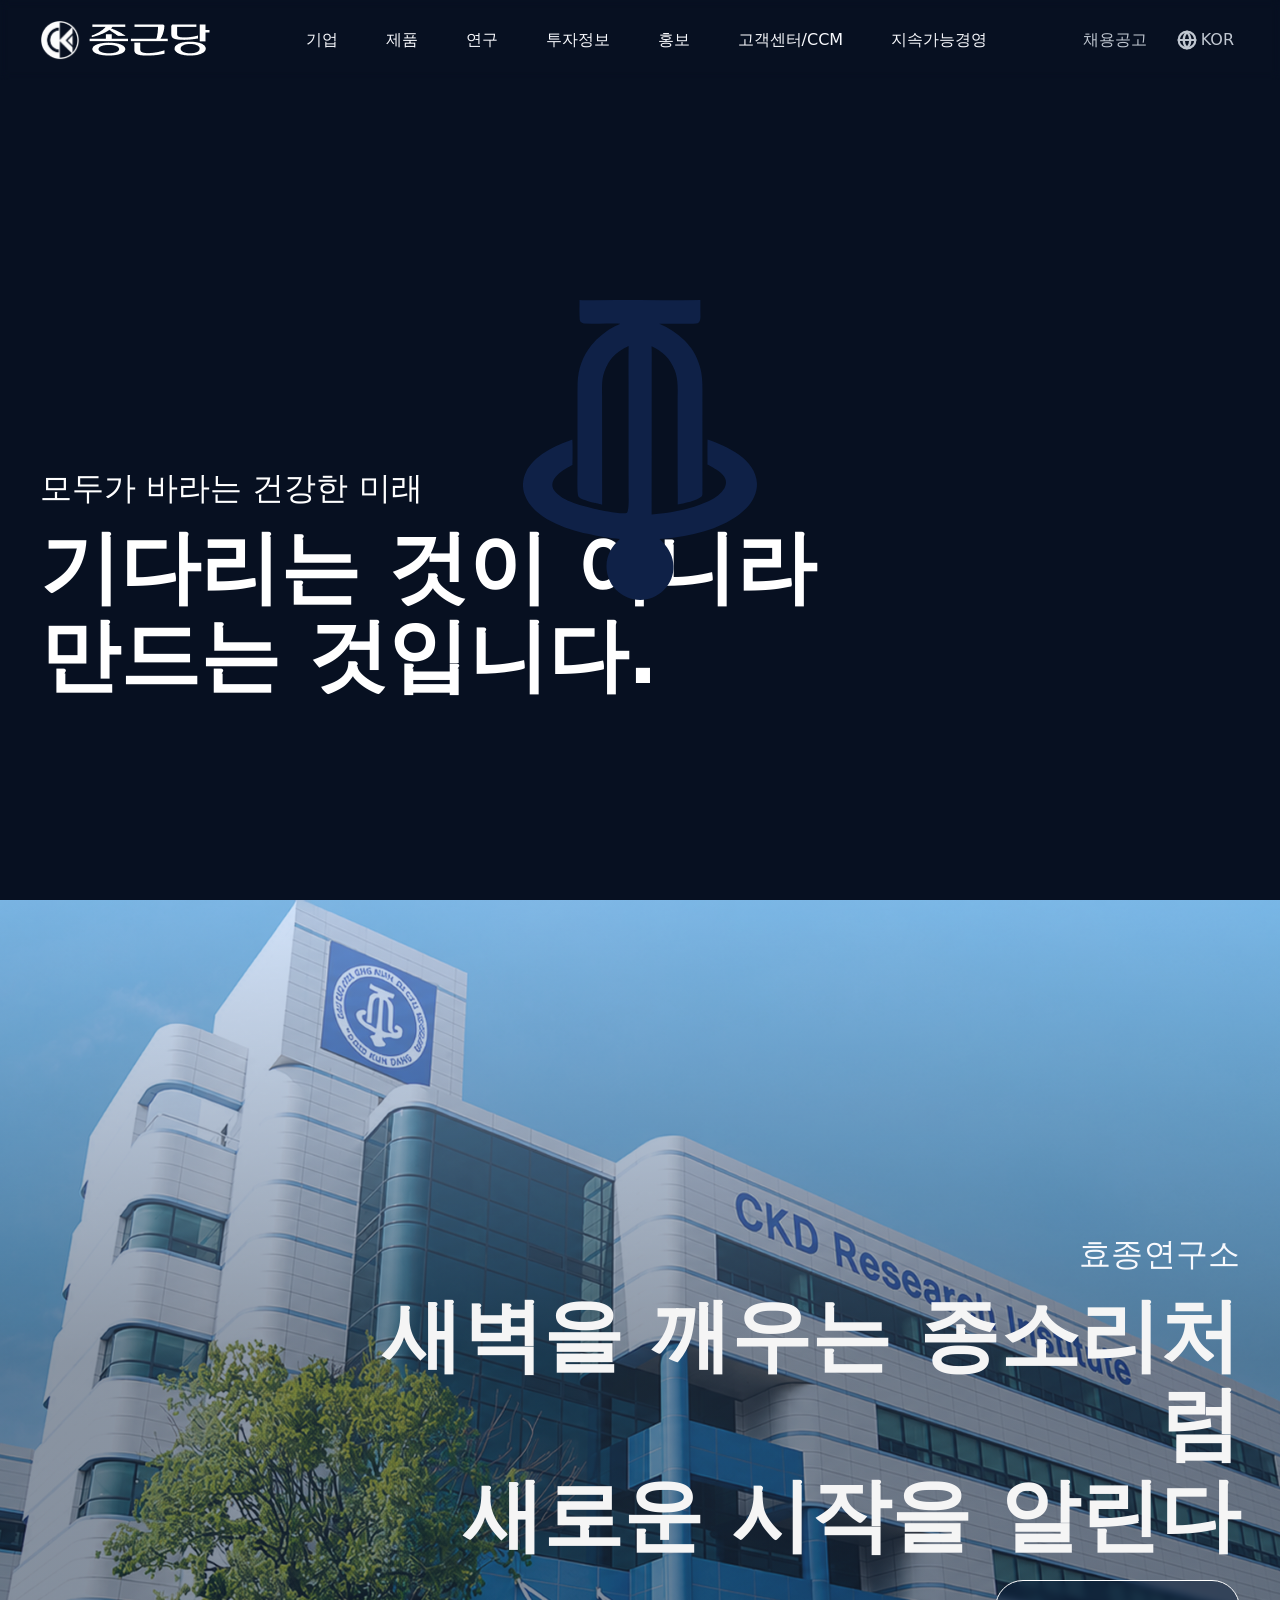
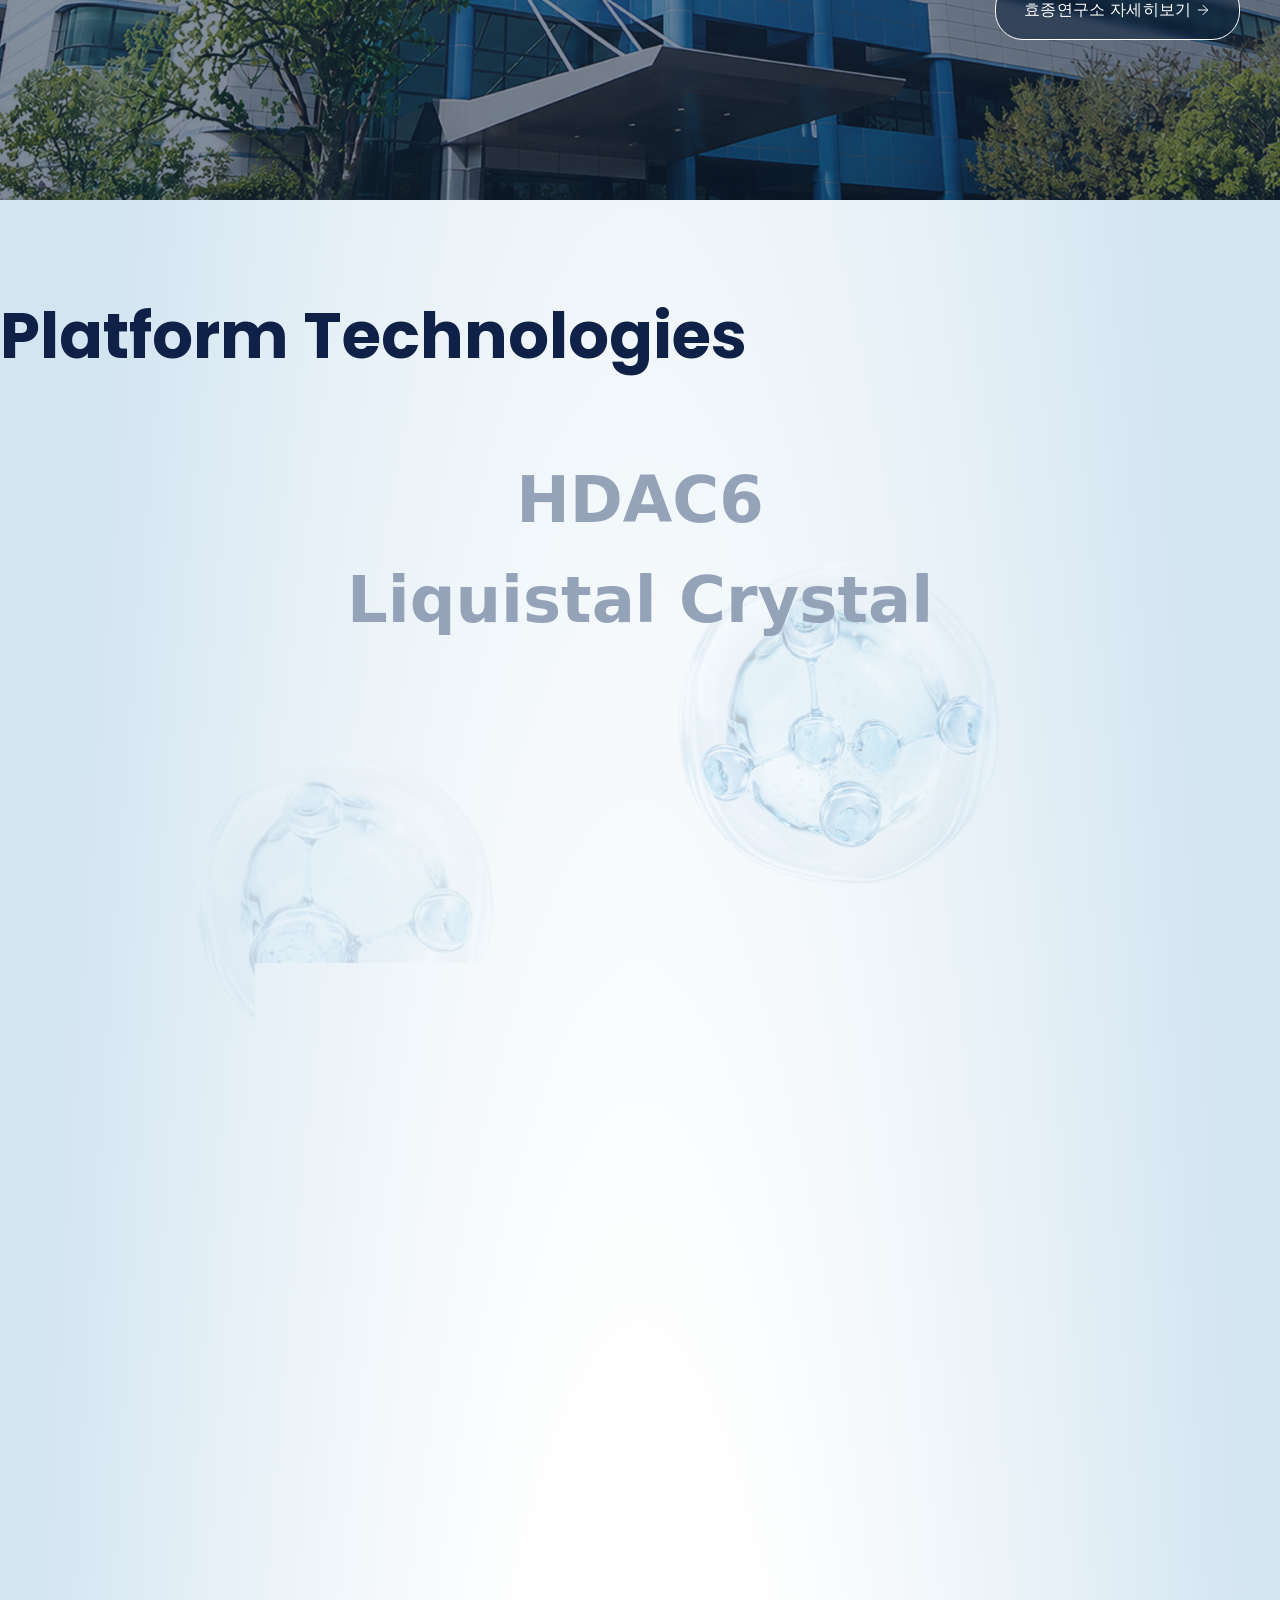
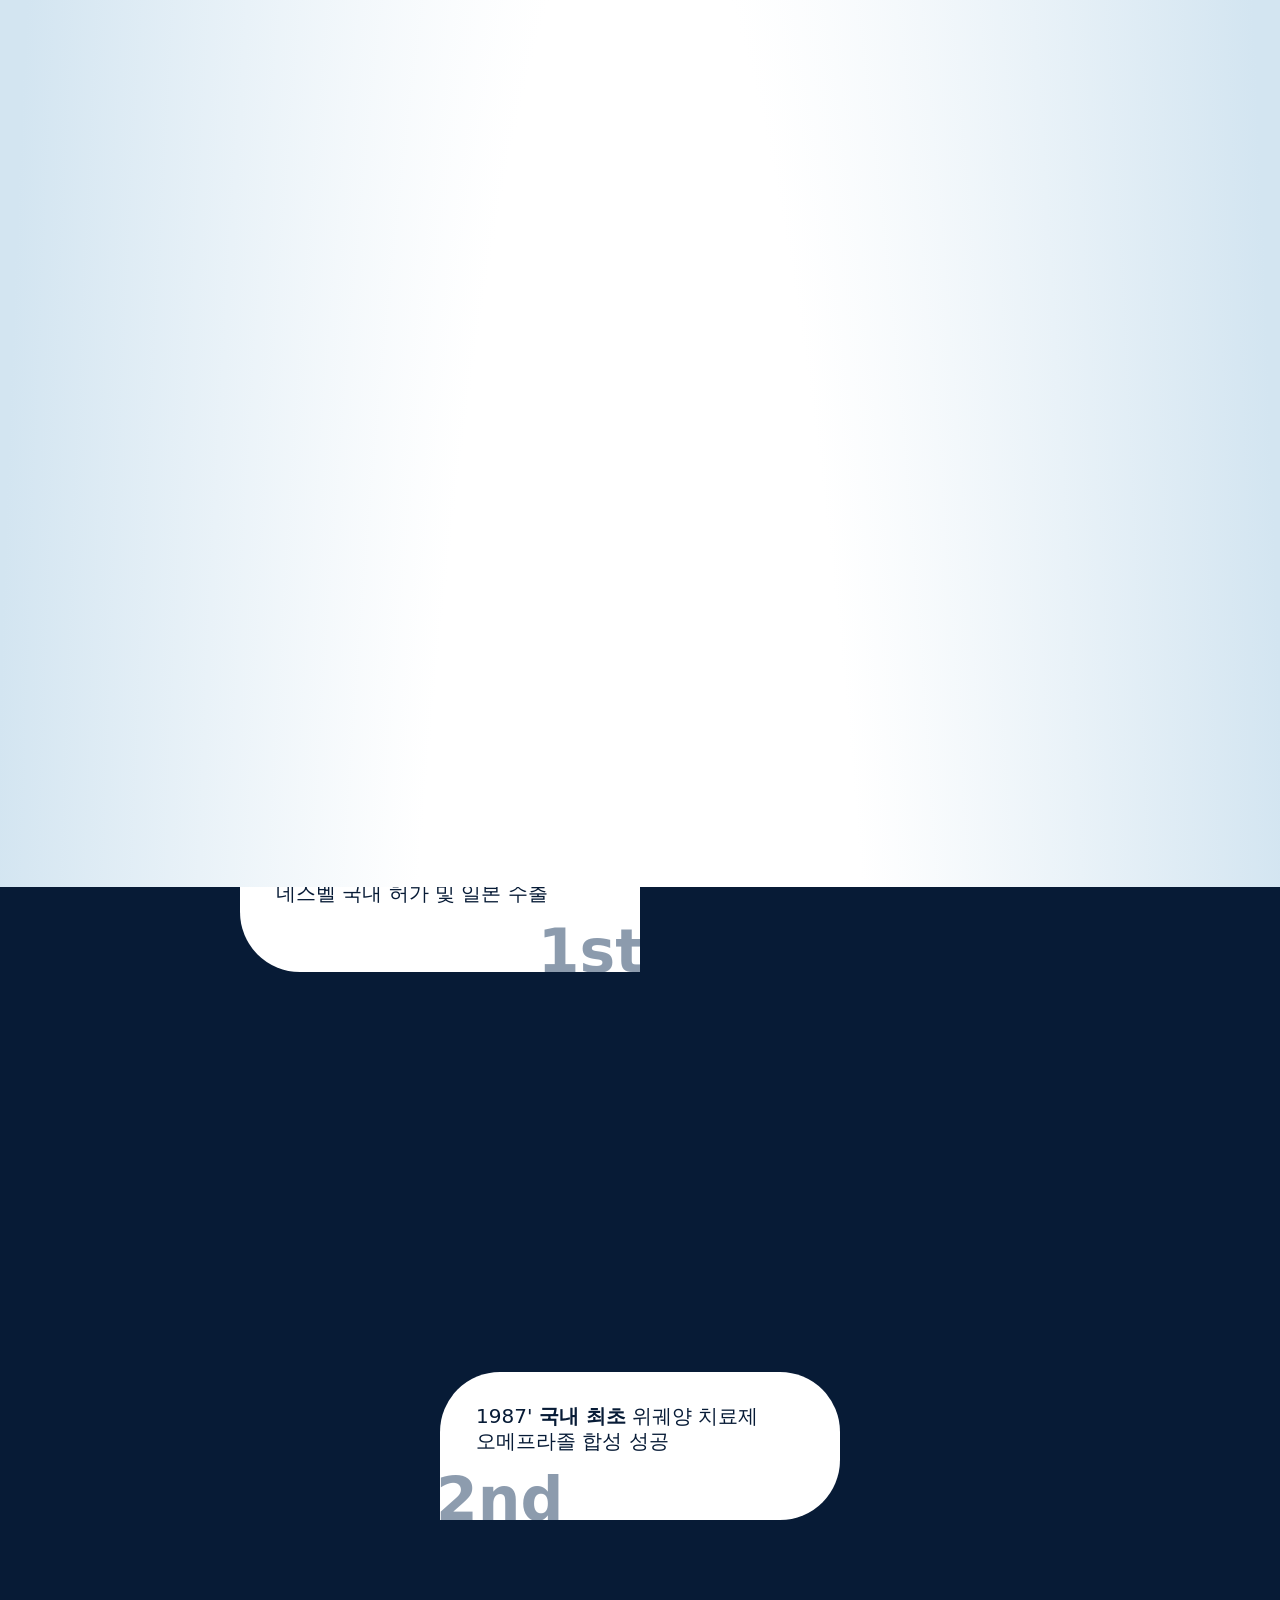
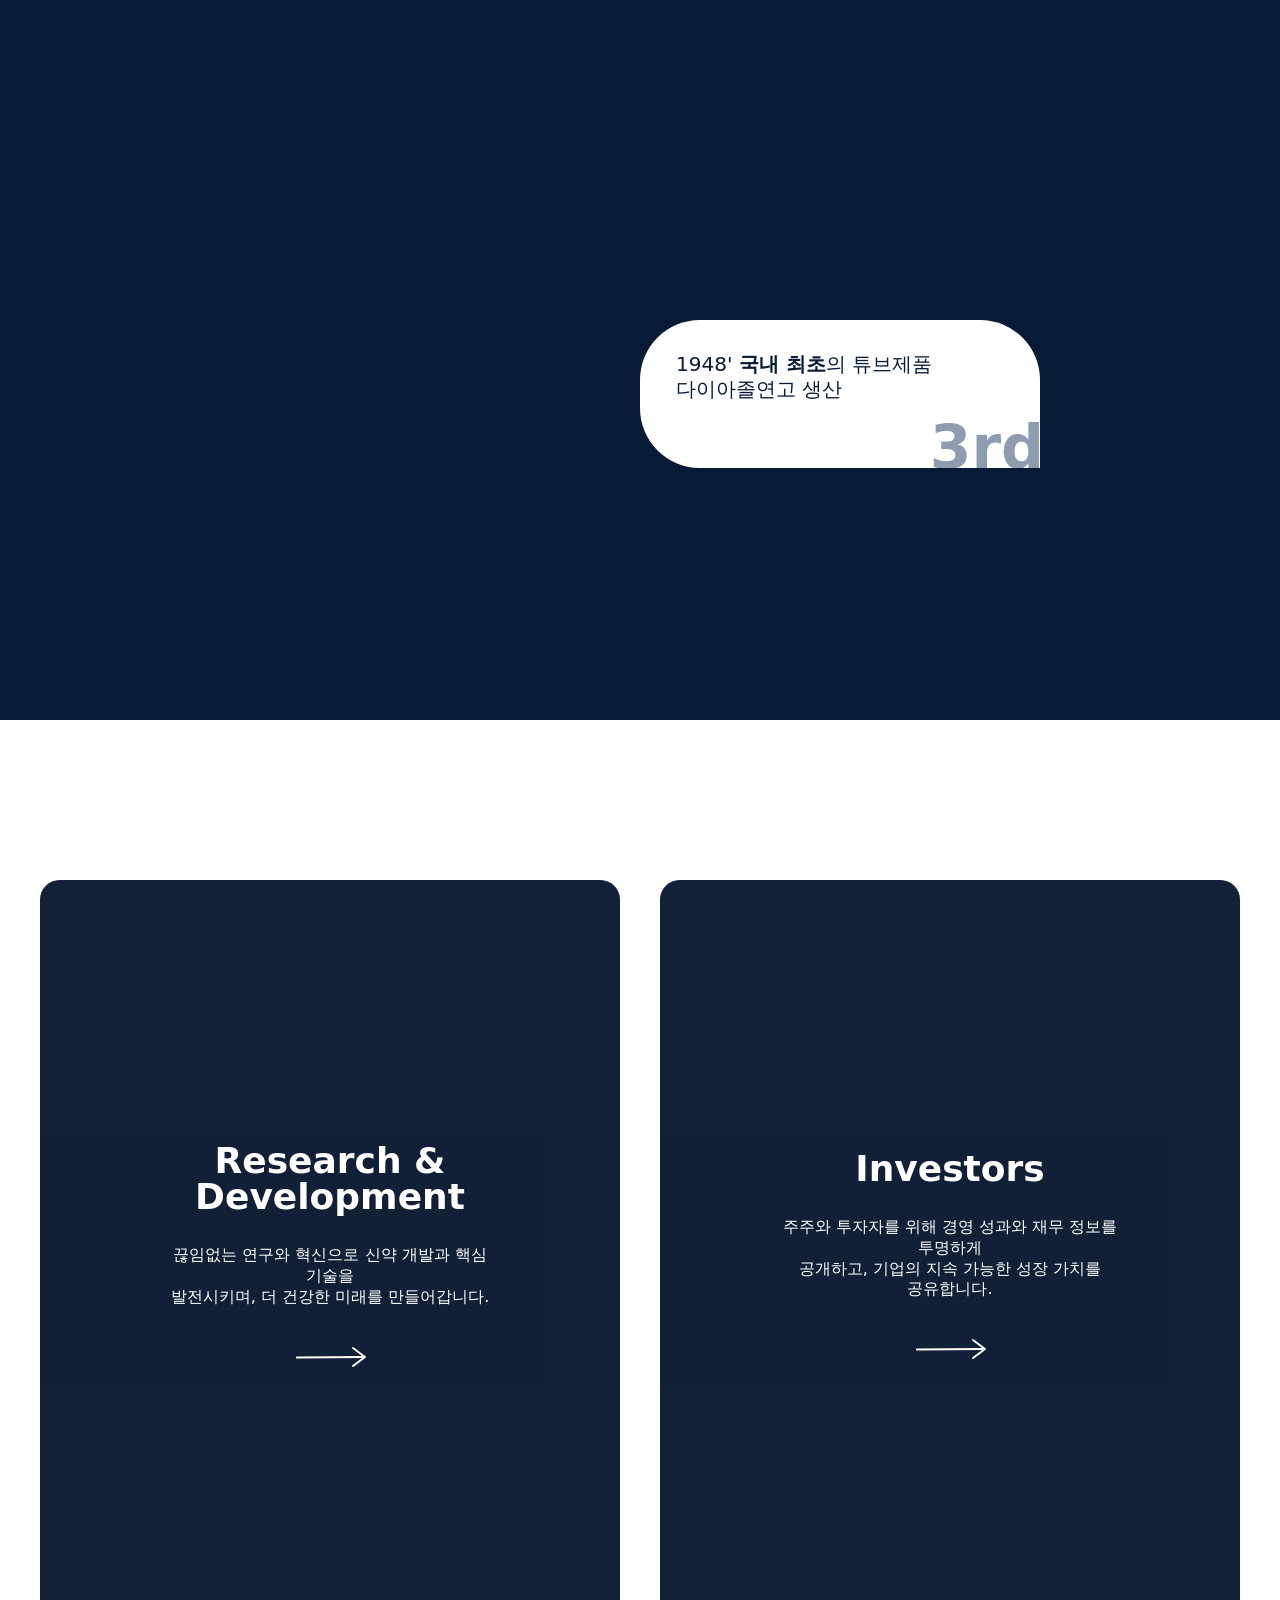
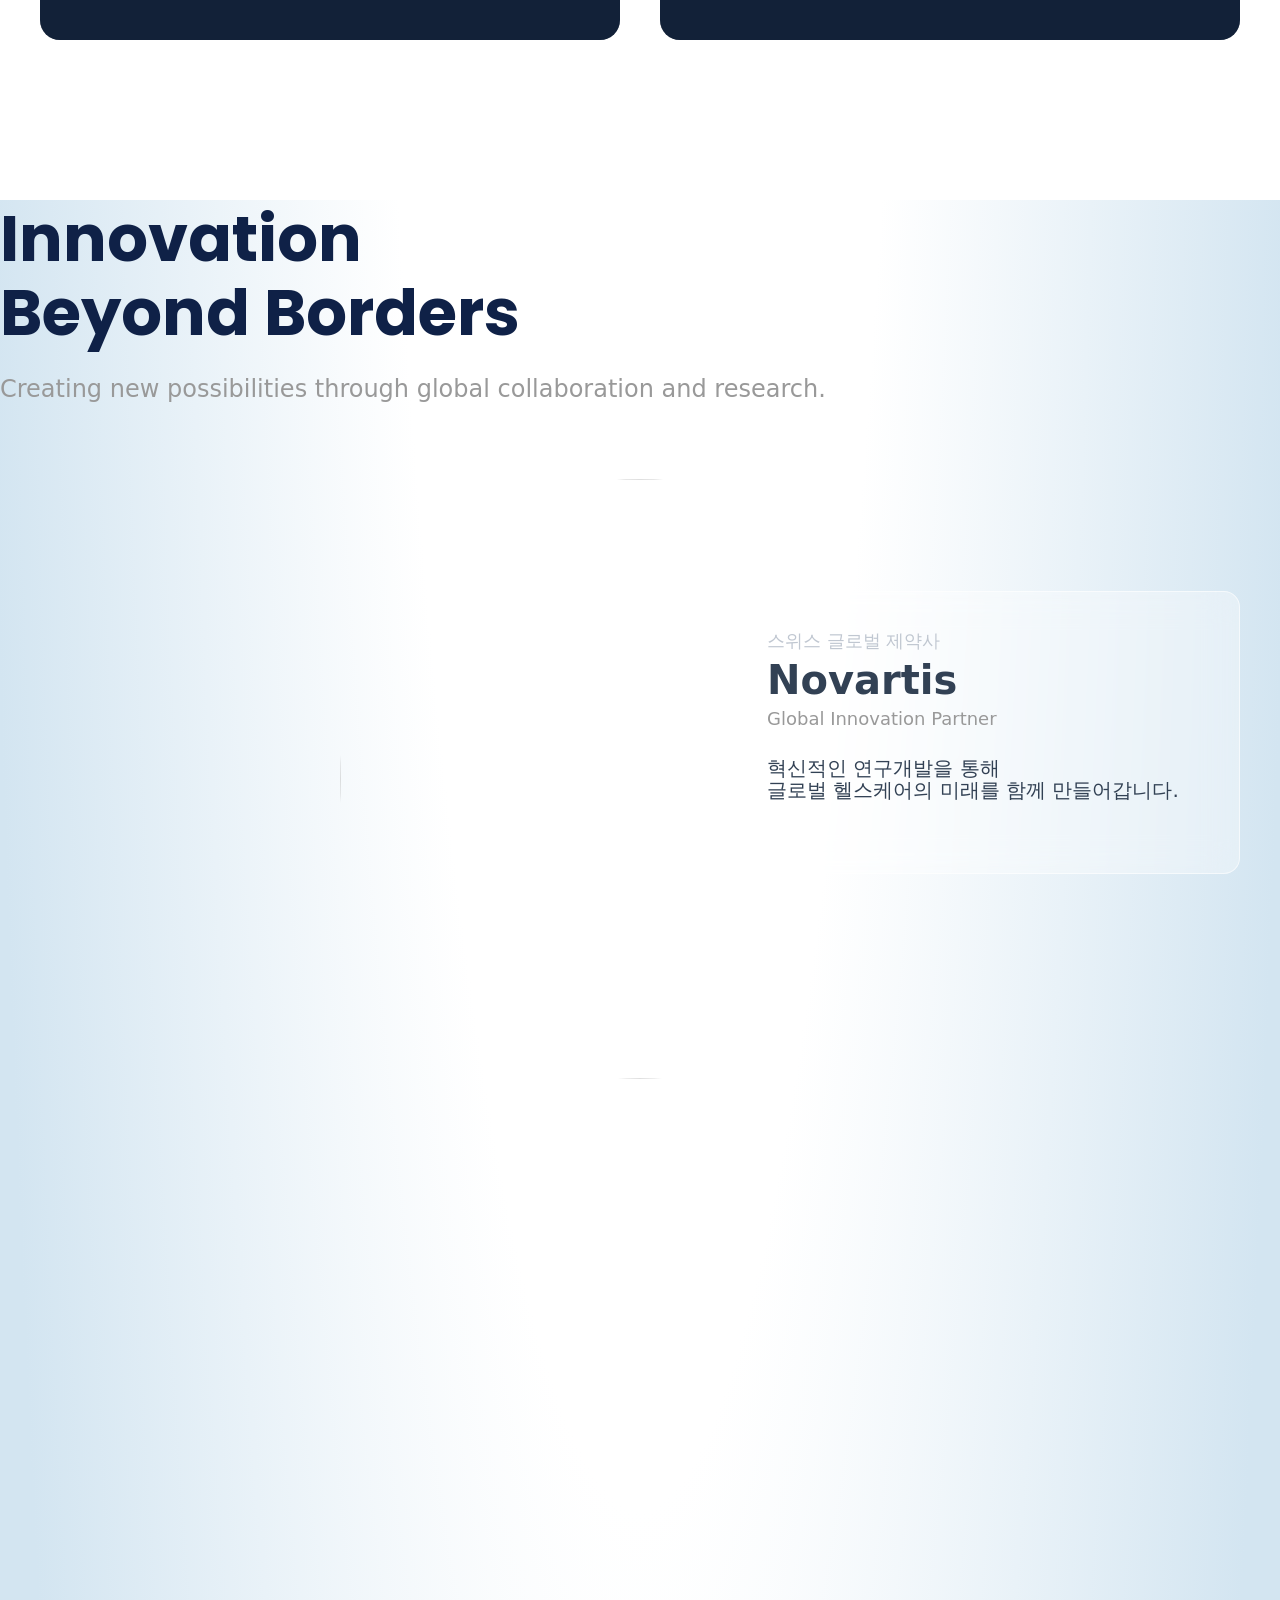
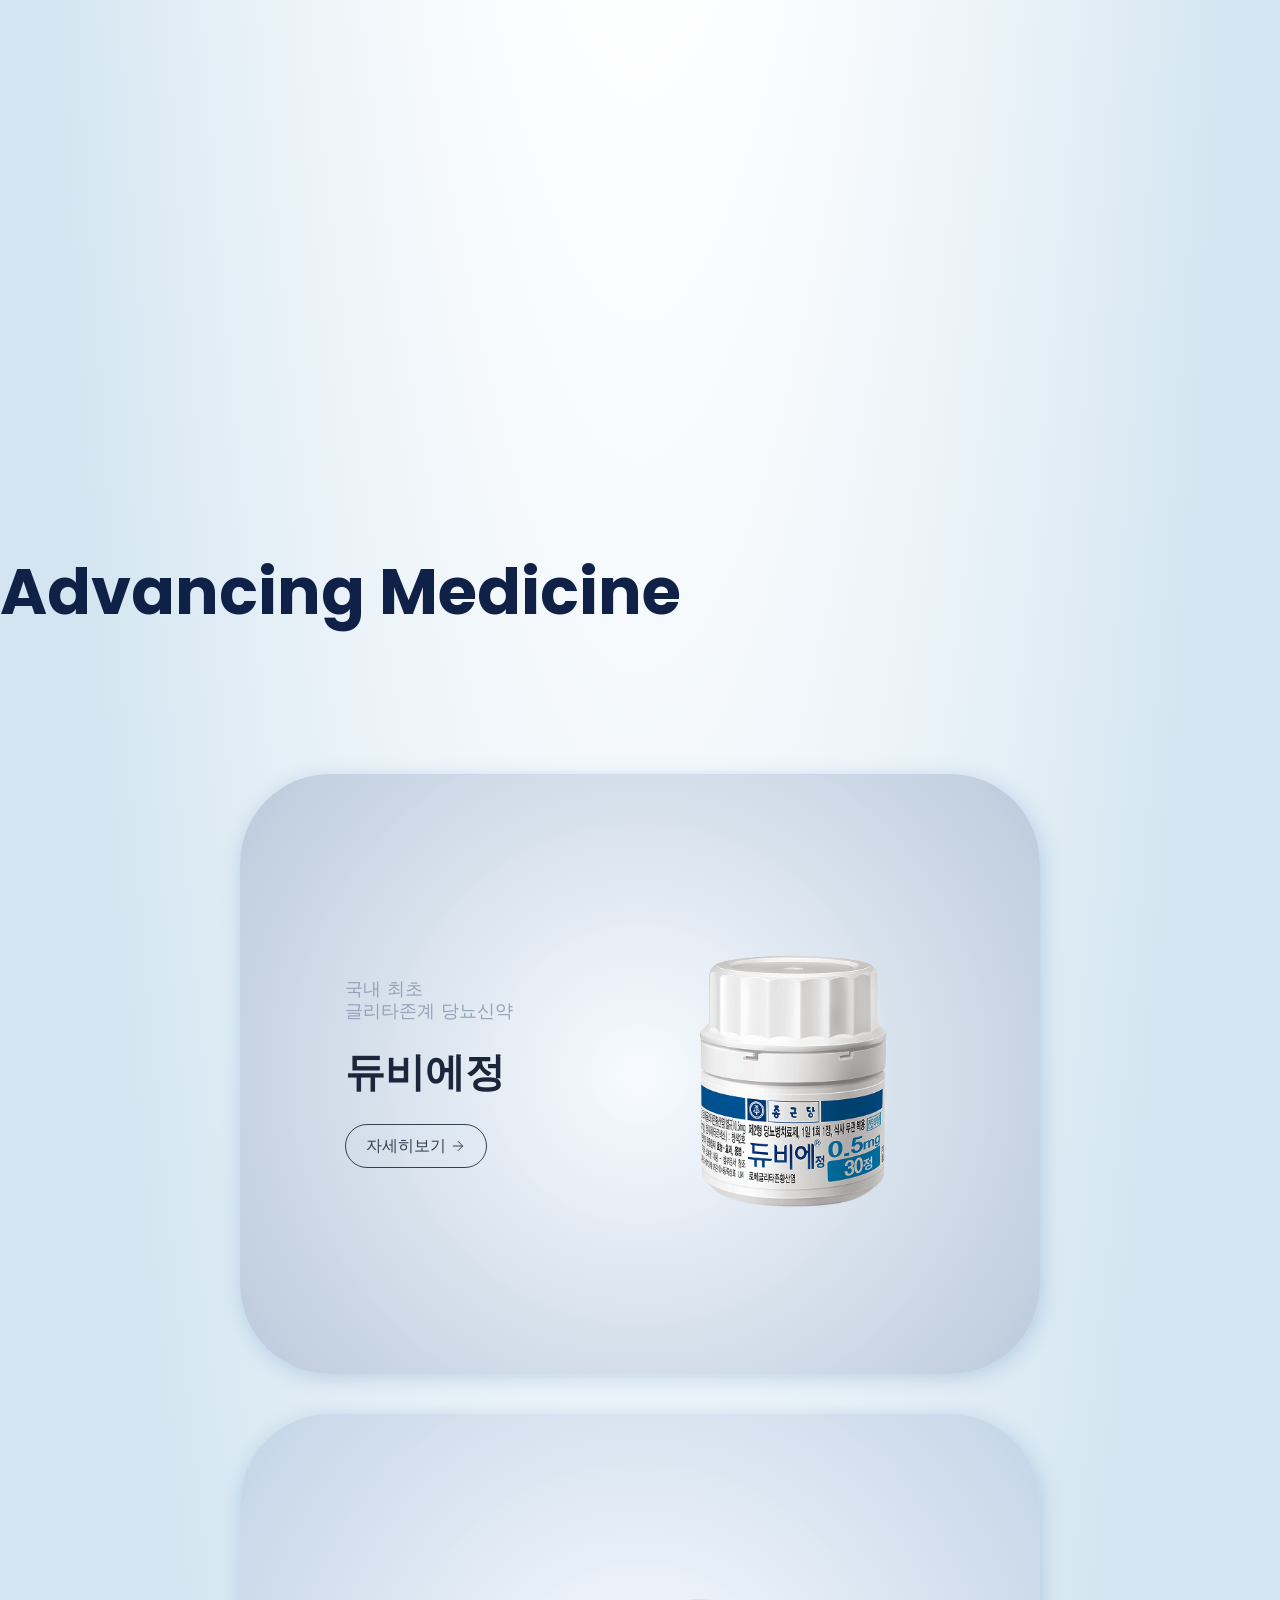
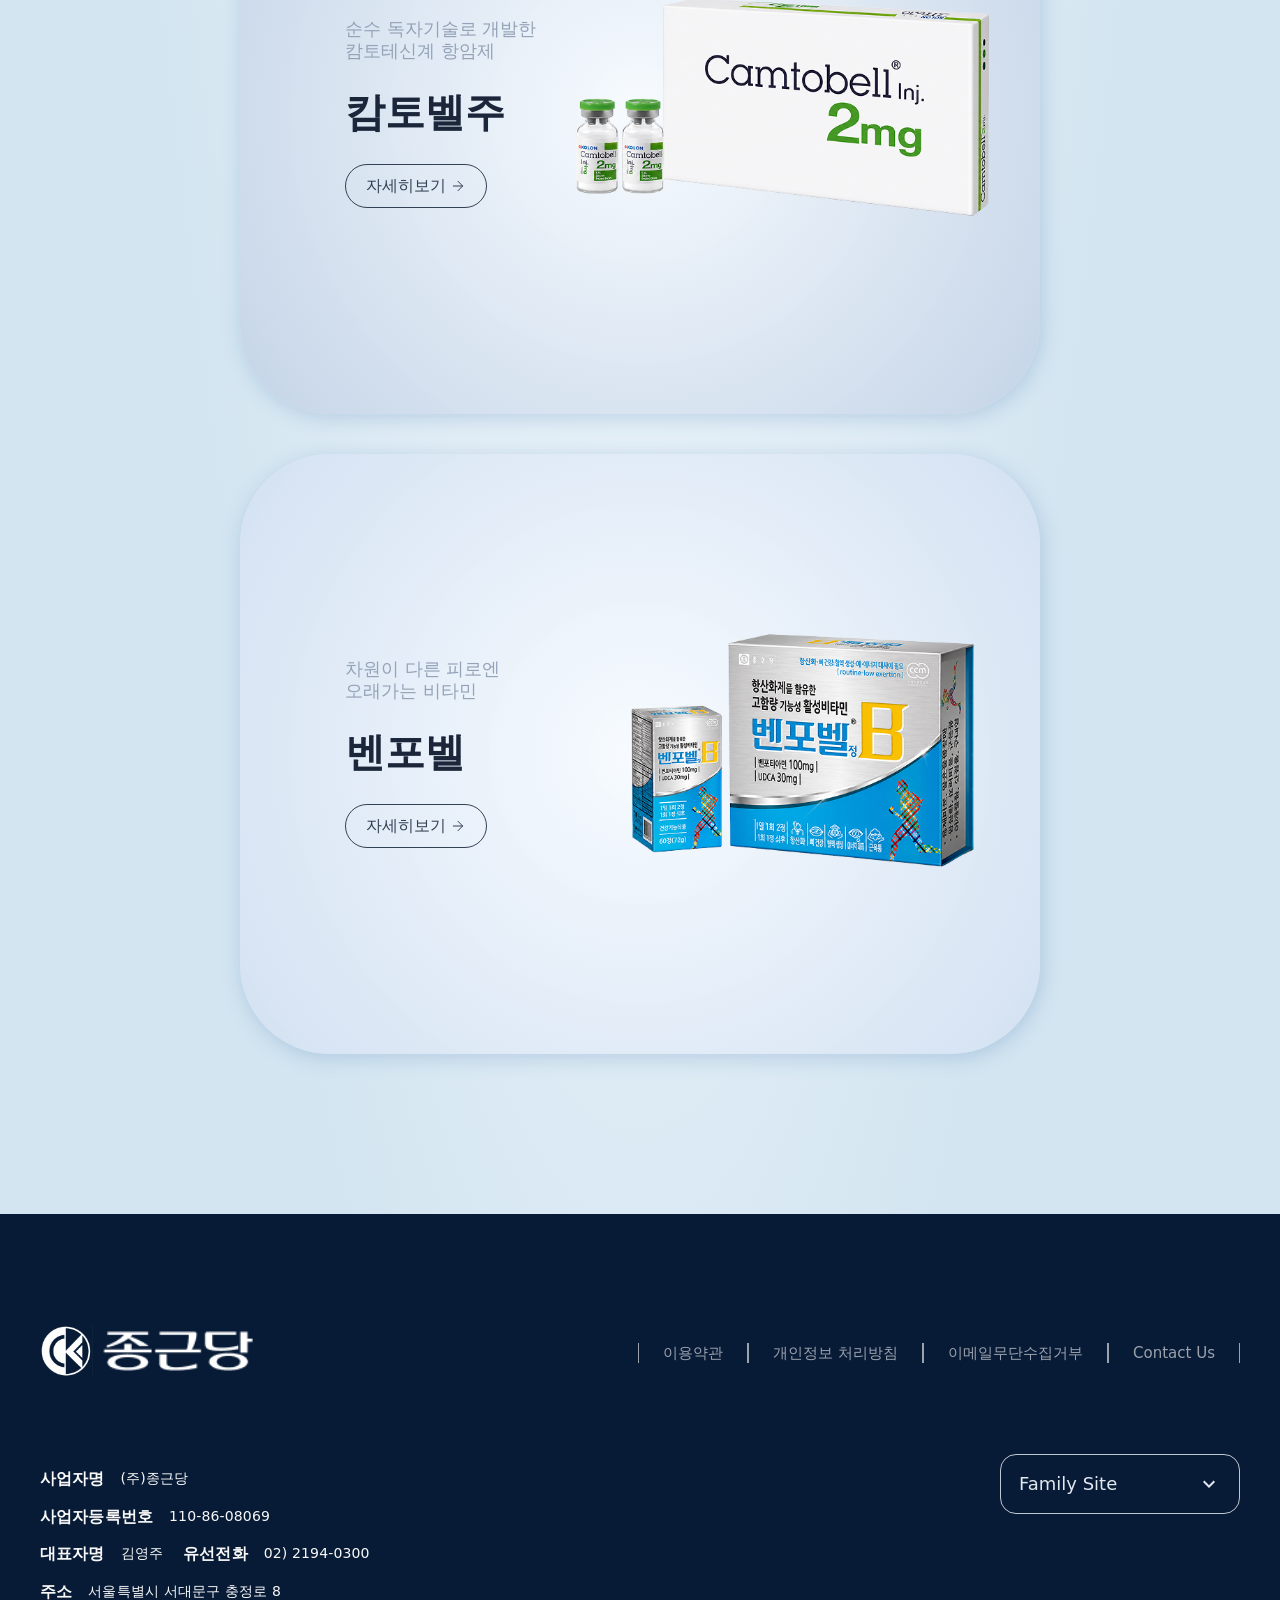
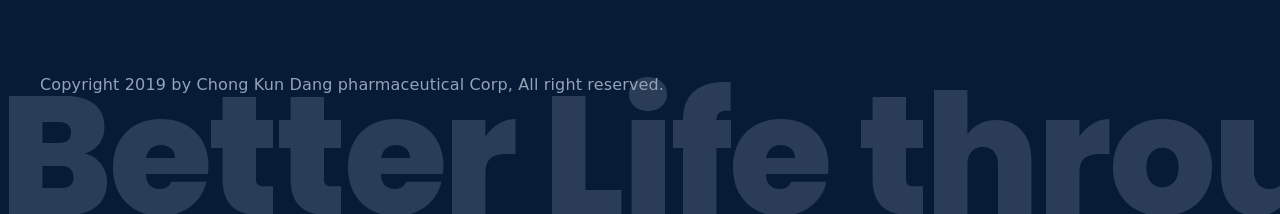
==== commit ab2b4867: "desktop" ====
--- a/index.html
+++ b/index.html
@@ -6,6 +6,13 @@
     <meta name="viewport" content="width=device-width, initial-scale=1.0">
     <title>종근당 | 모두가 바라는 건강한 미래</title>
     <meta name="description" content="종근당은 끊임없는 연구와 혁신으로 신약 개발과 핵심 기술을 발전시키며 더 건강한 미래를 만들어갑니다.">
+    <link rel="icon" href="/favicon/favicon.ico" sizes="48x48" />
+    <link rel="icon" type="image/png" sizes="16x16" href="/favicon/favicon-16.png" />
+    <link rel="icon" type="image/png" sizes="32x32" href="/favicon/favicon-32.png" />
+    <link rel="apple-touch-icon" href="/favicon/apple-touch-icon.png" />
+    <link rel="icon" type="image/png" sizes="192x192" href="/favicon/icon-192.png" />
+    <link rel="icon" type="image/png" sizes="512x512" href="/favicon/icon-512.png" />
+    <link rel="manifest" href="/favicon/site.webmanifest" />
 
     <link rel="preconnect" href="https://fonts.googleapis.com">
     <link rel="preconnect" href="https://fonts.gstatic.com" crossorigin>
@@ -367,50 +374,50 @@
         <!-- innovation beyond borders -->
         <section class="global" id="global" aria-labelledby="global_title">
             <div class="global_sticky">
-            <div class="global_inner">
-                <div class="global_txt">
-                    <h2 class="con_title" id="global_title">
-                        <span>Innovation</span>
-                        <span>Beyond Borders</span>
-                    </h2>
-                    <p class="global_lead">Creating new possibilities through global collaboration and research.</p>
-                </div>
-
-                <div class="earth" aria-hidden="true">
-                    <img src="asset/earth.gif" alt="">
-                </div>
-
-                <div class="global_cards" id="global_cards">
-                    <div class="global_cards_track" id="global_cards_track">
-                        <article class="global_card js_reveal">
-                            <div class="global_txt">
-                                <p class="label">스위스 글로벌 제약사</p>
-                                <h3 class="name">Novartis</h3>
-                                <p class="role">Global Innovation Partner</p>
-                                <p class="desc">혁신적인 연구개발을 통해<br>글로벌 헬스케어의 미래를 함께 만들어갑니다.</p>
-                            </div>
-                        </article>
-
-                        <article class="global_card js_reveal">
-                            <div class="global_txt">
-                                <p class="label">이스라엘 바이오 기업</p>
-                                <h3 class="name">Can-Fite BioPharma</h3>
-                                <p class="role">Clinical Development Partner</p>
-                                <p class="desc">간암 및 NASH 치료제의 국내 독점유통 계약을<br>통해 글로벌 바이오 혁신을 함께 추진하고 있습니다.</p>
-                            </div>
-                        </article>
-
-                        <article class="global_card js_reveal">
-                            <div class="global_txt">
-                                <p class="label">종근당 바이오 복합 연구단지</p>
-                                <h3 class="name">Baegot Bio Complex</h3>
-                                <p class="role">Global Innovation Hub</p>
-                                <p class="desc">차세대 바이오 연구개발과 기술 실증을<br>연결하는 글로벌 R&amp;D 허브를 구축하고 있습니다.</p>
-                            </div>
-                        </article>
-                    </div>
-                </div>
-            </div>
+                <div class="global_inner">
+                    <div class="global_txt">
+                        <h2 class="con_title" id="global_title">
+                            <span>Innovation</span>
+                            <span>Beyond Borders</span>
+                        </h2>
+                        <p class="global_lead">Creating new possibilities through global collaboration and research.</p>
+                    </div>
+
+                    <div class="earth" aria-hidden="true">
+                        <img src="asset/earth.gif" alt="">
+                    </div>
+
+                    <div class="global_cards" id="global_cards">
+                        <div class="global_cards_track" id="global_cards_track">
+                            <article class="global_card js_reveal">
+                                <div class="global_txt">
+                                    <p class="label">스위스 글로벌 제약사</p>
+                                    <h3 class="name">Novartis</h3>
+                                    <p class="role">Global Innovation Partner</p>
+                                    <p class="desc">혁신적인 연구개발을 통해<br>글로벌 헬스케어의 미래를 함께 만들어갑니다.</p>
+                                </div>
+                            </article>
+
+                            <article class="global_card js_reveal">
+                                <div class="global_txt">
+                                    <p class="label">이스라엘 바이오 기업</p>
+                                    <h3 class="name">Can-Fite BioPharma</h3>
+                                    <p class="role">Clinical Development Partner</p>
+                                    <p class="desc">간암 및 NASH 치료제의 국내 독점유통 계약을<br>통해 글로벌 바이오 혁신을 함께 추진하고 있습니다.</p>
+                                </div>
+                            </article>
+
+                            <article class="global_card js_reveal">
+                                <div class="global_txt">
+                                    <p class="label">종근당 바이오 복합 연구단지</p>
+                                    <h3 class="name">Baegot Bio Complex</h3>
+                                    <p class="role">Global Innovation Hub</p>
+                                    <p class="desc">차세대 바이오 연구개발과 기술 실증을<br>연결하는 글로벌 R&amp;D 허브를 구축하고 있습니다.</p>
+                                </div>
+                            </article>
+                        </div>
+                    </div>
+                </div>
             </div>
         </section>
 
@@ -517,7 +524,7 @@
                     <img class="ico" src="asset/arrow_down.svg" alt="">
                 </button>
 
-                <div class="select_list" id="select_list" hidden>
+                <div class="select_list" id="select_list" data-lenis-prevent hidden>
                     <div class="select_group">
                         <p class="select_group_tit">홀딩스</p>
                         <a href="#footer">종근당 홀딩스</a>
@@ -542,6 +549,8 @@
         <p class="footer_bg_letter" aria-hidden="true">
             <span>Better Life through</span>
             <span>Better Medicine</span>
+            <span class="footer_bg_clone">Better Life through</span>
+            <span class="footer_bg_clone">Better Medicine</span>
         </p>
     </footer>
 
@@ -551,4 +560,4 @@
     <script src="js/main.js"></script>
 </body>
 
-</html>
+</html>
--- a/css/style.css
+++ b/css/style.css
@@ -239,13 +239,18 @@
   backdrop-filter: blur(5px);
   -webkit-backdrop-filter: blur(5px);
   transition: opacity var(--dur_base) var(--ease_base),
-    visibility var(--dur_base) var(--ease_base);
+    visibility var(--dur_base) var(--ease_base),
+    transform var(--dur_base) var(--ease_base);
 }
 
 /* 전체 메뉴가 열려 있는 동안 header를 감춘다 (드로어에 자체 닫기 버튼이 있음) */
 .header.is_hidden {
   opacity: 0;
   visibility: hidden;
+}
+
+.header.is_scroll_hidden {
+  transform: translateY(-100%);
 }
 
 .header_inner {
@@ -666,6 +671,7 @@
 }
 
 @media (max-width: 1279px) {
+
   .platform_item .img_area,
   .platform_item .platform_desc,
   .platform_item .btn_pill {
@@ -996,14 +1002,14 @@
 
 /* .global_txt 는 카드 안에도 쓰이는 이름이라 섹션용 규칙은 직계 자식으로 한정한다.
    한정하지 않으면 카드 안 텍스트까지 섹션 좌우 여백(--gap_side)을 받아 폭이 사라진다. */
-.global_inner > .global_txt {
+.global_inner>.global_txt {
   display: flex;
   flex-direction: column;
   gap: 32px;
   padding-inline: var(--gap_side);
 }
 
-.global_inner > .global_txt .con_title {
+.global_inner>.global_txt .con_title {
   display: flex;
   flex-direction: column;
   gap: 10px;
@@ -1059,6 +1065,7 @@
   from {
     transform: translateX(0);
   }
+
   to {
     transform: translateX(calc(var(--marquee_shift) * -1));
   }
@@ -1409,6 +1416,10 @@
   display: none;
 }
 
+.footer_bg_clone {
+  display: none;
+}
+
 /* =========================================================
    tablet 834px
    ========================================================= */
@@ -1426,6 +1437,12 @@
     padding: 20px var(--gap_side);
   }
 
+  .btn_hammenu,
+  .btn_hammenu .ico {
+    width: 32px;
+    height: 32px;
+  }
+
   .logo {
     height: 32px;
   }
@@ -1586,7 +1603,7 @@
   }
 
   /* .global_txt 는 카드 안에도 쓰이므로 직계 자식으로 한정한다 */
-  .global_inner > .global_txt {
+  .global_inner>.global_txt {
     height: 194px;
     padding-inline: 0;
   }
@@ -1683,7 +1700,9 @@
     height: 314px;
     border-radius: var(--radius_product);
   }
-
+  .product_card{
+    justify-content: space-between;
+  }
   .product_list.is_product_stack .product_card,
   .product_list.is_product_stack .product_card:nth-child(3) {
     position: absolute;
@@ -1718,7 +1737,7 @@
 
   .footer {
     padding: 60px var(--gap_side) 0;
-    min-height: 626px;
+    min-height: 600px;
   }
 
   .footer .logo {
@@ -1766,7 +1785,7 @@
     align-items: flex-start;
     justify-content: space-between;
     max-width: 754px;
-    margin: 60px auto 0;
+    margin: 60px 0 0;
   }
 
   .footer_info {
@@ -1837,6 +1856,10 @@
     max-width: 1440px;
     margin-inline: auto;
     padding-inline: 0;
+  }
+
+  .header {
+    padding-inline: clamp(40px, calc(50vw - 720px), 240px);
   }
 
   .btn_hammenu,
@@ -1961,8 +1984,9 @@
   }
 
   .lan_btn .ico {
-    width: 18px;
-    height: 18px;
+    flex: 0 0 20px;
+    width: 20px;
+    height: 20px;
   }
 
   .logo {
@@ -2060,7 +2084,7 @@
   .platform_inner {
     width: calc(100% - (var(--gap_side) * 2));
     height: 100vh;
-    gap: 40px;
+    gap: 92px;
     max-width: 1440px;
     margin: 0 var(--gap_side);
     padding: 104px 0 60px;
@@ -2091,7 +2115,7 @@
     gap: 0;
     text-align: center;
     transform: none;
-    transition: gap 0.5s var(--ease_base);
+    transition: gap 0.8s var(--ease_base);
   }
 
   .platform_item:nth-child(1) {
@@ -2115,11 +2139,12 @@
     opacity: 0;
     visibility: hidden;
     transform: translateY(16px);
-    transition: max-height 0.5s var(--ease_base),
-      padding 0.5s var(--ease_base),
-      opacity 0.5s var(--ease_base),
-      transform 0.5s var(--ease_base),
-      visibility 0.5s var(--ease_base);
+    transition: height 0.8s var(--ease_base),
+      max-height 0.8s var(--ease_base),
+      padding 0.8s var(--ease_base),
+      opacity 0.8s var(--ease_base),
+      transform 0.8s var(--ease_base),
+      visibility 0.8s var(--ease_base);
   }
 
   .platform_item.is_active .img_area {
@@ -2149,6 +2174,10 @@
 
   .platform_item.is_active {
     gap: 20px;
+  }
+
+  .platform_item.is_active .btn_pill:hover {
+    transform: scale(1.08);
   }
 
   /* 데스크톱은 off 64px, on 72px.
@@ -2160,6 +2189,7 @@
     font-size: 64px;
     line-height: 1;
     letter-spacing: 0;
+    transition-duration: 0.8s;
   }
 
   .platform_item.is_active .platform_name {
@@ -2276,7 +2306,7 @@
   }
 
   .quick_menu {
-    padding: 160px var(--gap_side);
+    padding: 160px clamp(40px, calc(50vw - 720px), 240px);
     height: 1080px;
   }
 
@@ -2312,7 +2342,7 @@
     padding-inline: 0;
   }
 
-  .global_inner > .global_txt {
+  .global_inner>.global_txt {
     position: absolute;
     top: 0;
     left: 0;
@@ -2332,6 +2362,7 @@
   }
 
   .global_cards {
+    --global_card_side: clamp(40px, calc(9.375vw - 80px), 100px);
     position: absolute;
     top: 264px;
     left: 0;
@@ -2348,17 +2379,19 @@
   /* Figma 좌표는 inner 1440px 기준이라 그보다 좁으면 넘친다. 오른쪽 밖으로 나가지 않게 제한한다. */
   .global_card:nth-child(1) {
     top: 120px;
-    left: min(836px, calc(100% - 504px));
+    right: var(--global_card_side);
+    left: auto;
   }
 
   .global_card:nth-child(2) {
     top: 563px;
-    left: 100px;
+    left: var(--global_card_side);
   }
 
   .global_card:nth-child(3) {
     top: 1006px;
-    left: min(836px, calc(100% - 504px));
+    right: var(--global_card_side);
+    left: auto;
   }
 
   .global_card .label {
@@ -2379,9 +2412,13 @@
 
   .new_area {
     padding: 160px 0;
+    overflow: visible;
   }
 
   .new_area .con_title {
+    position: sticky;
+    top: 80px;
+    z-index: 4;
     max-width: 1440px;
     margin-inline: auto;
     padding-inline: 0;
@@ -2398,7 +2435,7 @@
 
   .product_card,
   .product_card:nth-child(3) {
-    width: 1360px;
+    width: min(1440px, calc(100vw - 80px));
     height: 600px;
     border-radius: var(--radius_product);
   }
@@ -2410,18 +2447,19 @@
 
   .product_card:nth-child(2),
   .product_card:nth-child(3) {
-    width: 1400px;
+    width: min(1440px, calc(100vw - 80px));
   }
 
   .product_card:nth-child(3) {
-    width: 1440px;
+    width: min(1440px, calc(100vw - 80px));
   }
 
   .product_img,
   .product_card:nth-child(3) .product_img {
-    width: 702px;
-    height: 600px;
-    max-width: 702px;
+    width: clamp(490px, calc(54.84375vw - 351px), 702px);
+    height: auto;
+    aspect-ratio: 702 / 600;
+    max-width: none;
   }
 
   /* .product_img img {
@@ -2444,25 +2482,55 @@
   }
 
   .footer {
-    padding: 111px var(--gap_side) 0;
+    padding: 111px clamp(40px, calc(50vw - 720px), 240px) 0;
   }
 
   .footer_btn_area {
     top: 129px;
     left: auto;
-    right: var(--gap_side);
+    right: clamp(40px, calc(50vw - 720px), 240px);
   }
 
   .footer_btn_area a {
     font-size: 15px;
   }
 
+  .footer:has(.select_btn[aria-expanded="true"]) {
+    overflow: visible;
+  }
+
+  .select_btn .ico {
+    transform: rotate(180deg);
+  }
+
+  .select_btn[aria-expanded="true"] .ico {
+    transform: rotate(0);
+  }
+
+  .select_list {
+    top: calc(100% + 6px);
+    bottom: auto;
+    overflow-y: auto;
+    overscroll-behavior: contain;
+    background-color: var(--color_blue01);
+    scrollbar-width: none;
+    -ms-overflow-style: none;
+  }
+
+  .select_list::-webkit-scrollbar {
+    display: none;
+  }
+
+  .select_box {
+    z-index: 1;
+  }
+
   .footer .logo {
     margin-top: 0;
   }
 
   .footer_top {
-    max-width: 1440px;
+    max-width: 100%;
     margin-top: 77px;
   }
 
@@ -2471,9 +2539,26 @@
   }
 
   .footer_bg_letter {
+    --footer_marquee_gap: 31px;
+    left: 0;
+    gap: var(--footer_marquee_gap);
+    width: max-content;
     font-size: 168px;
     letter-spacing: -3.36px;
     bottom: -27px;
+    transform: translateX(0);
+    animation: footer_marquee 28s linear infinite;
+    will-change: transform;
+  }
+
+  .footer_bg_letter .footer_bg_clone {
+    display: block;
+  }
+
+  @keyframes footer_marquee {
+    to {
+      transform: translateX(calc(-50% - 15.5px));
+    }
   }
 }
 
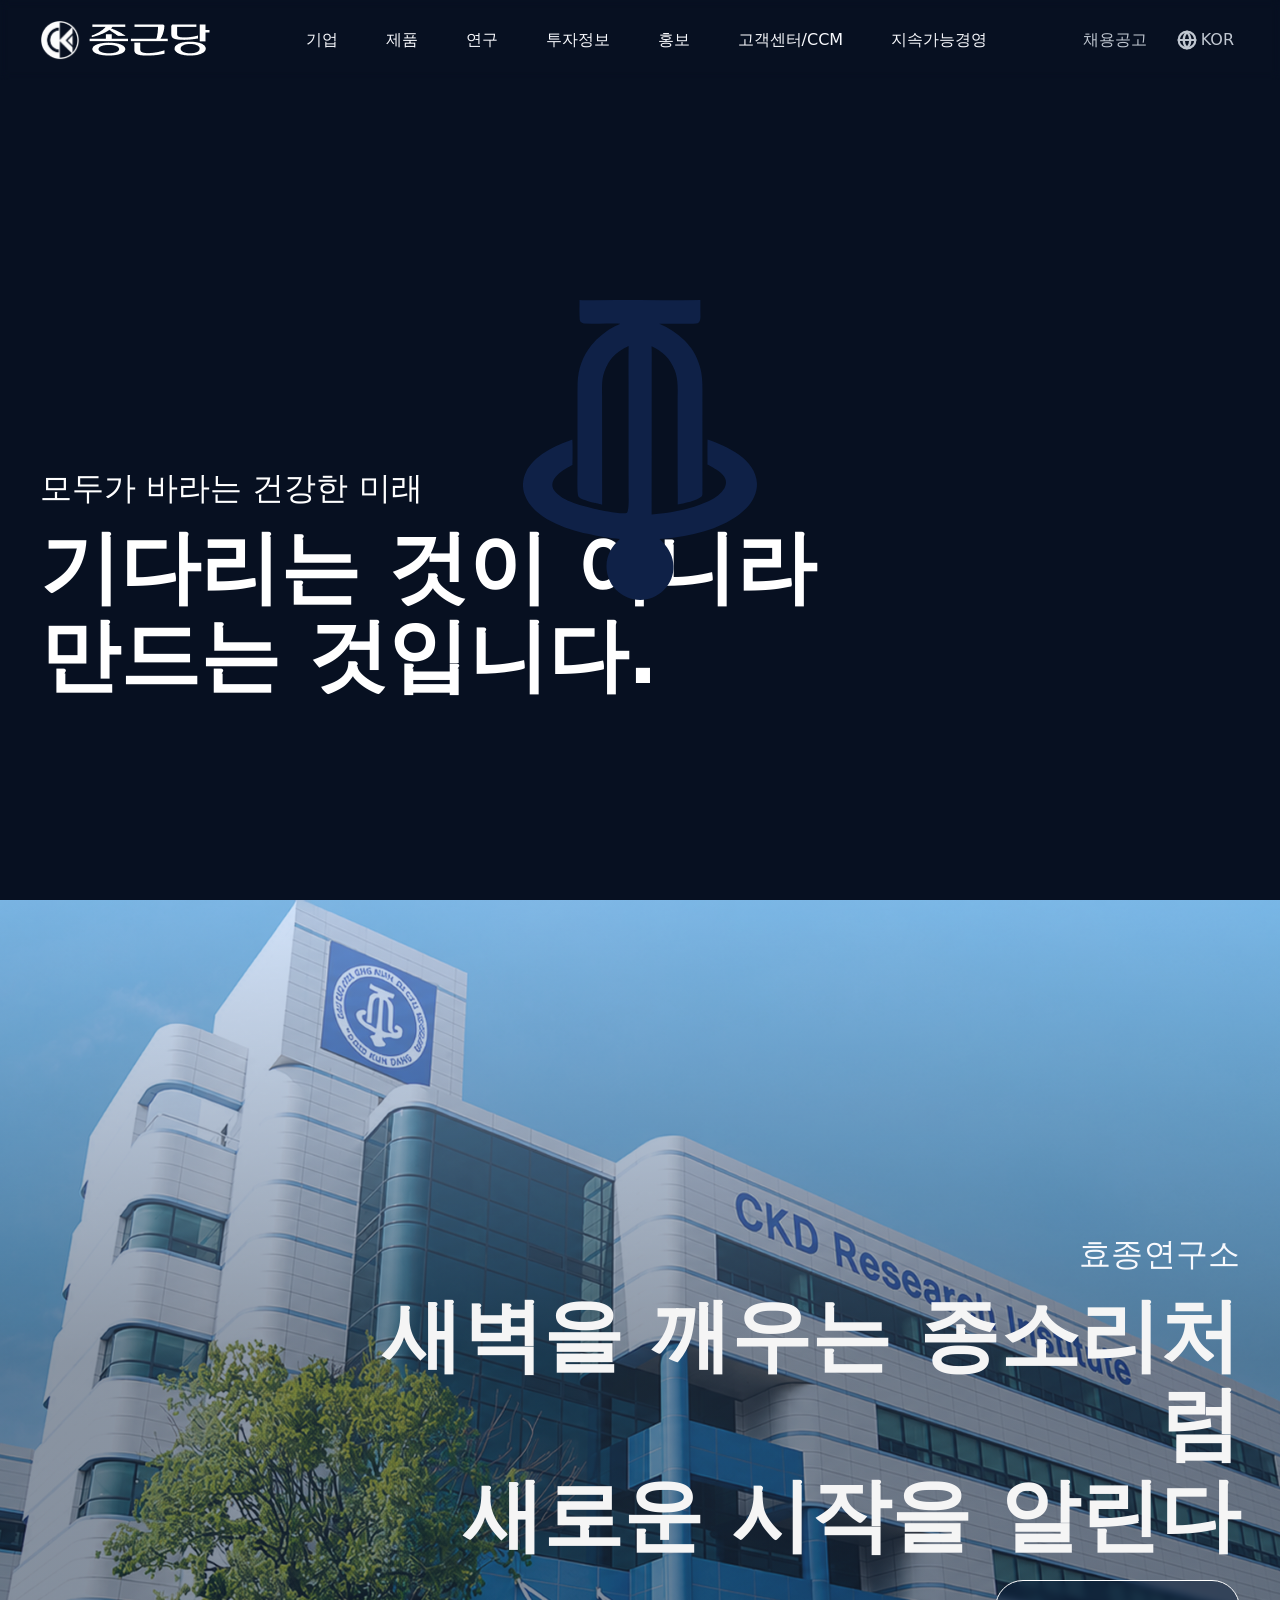
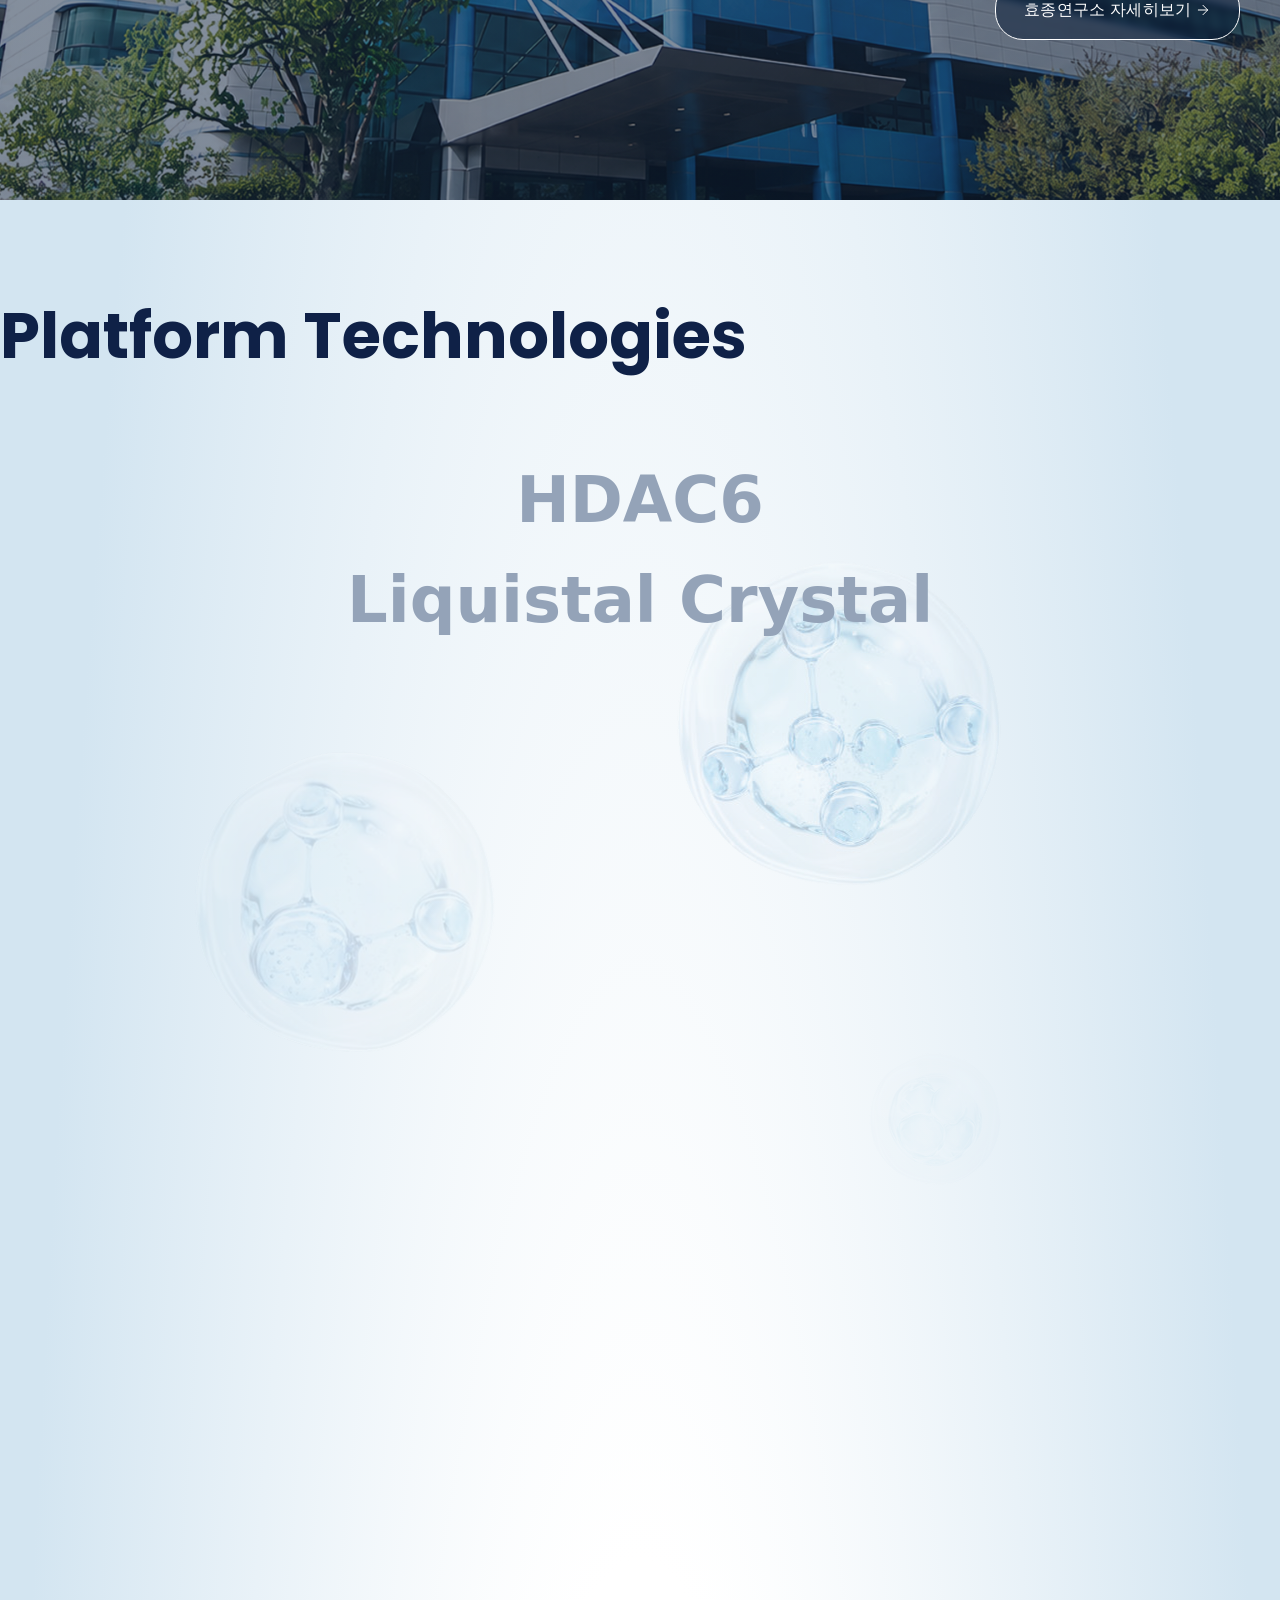
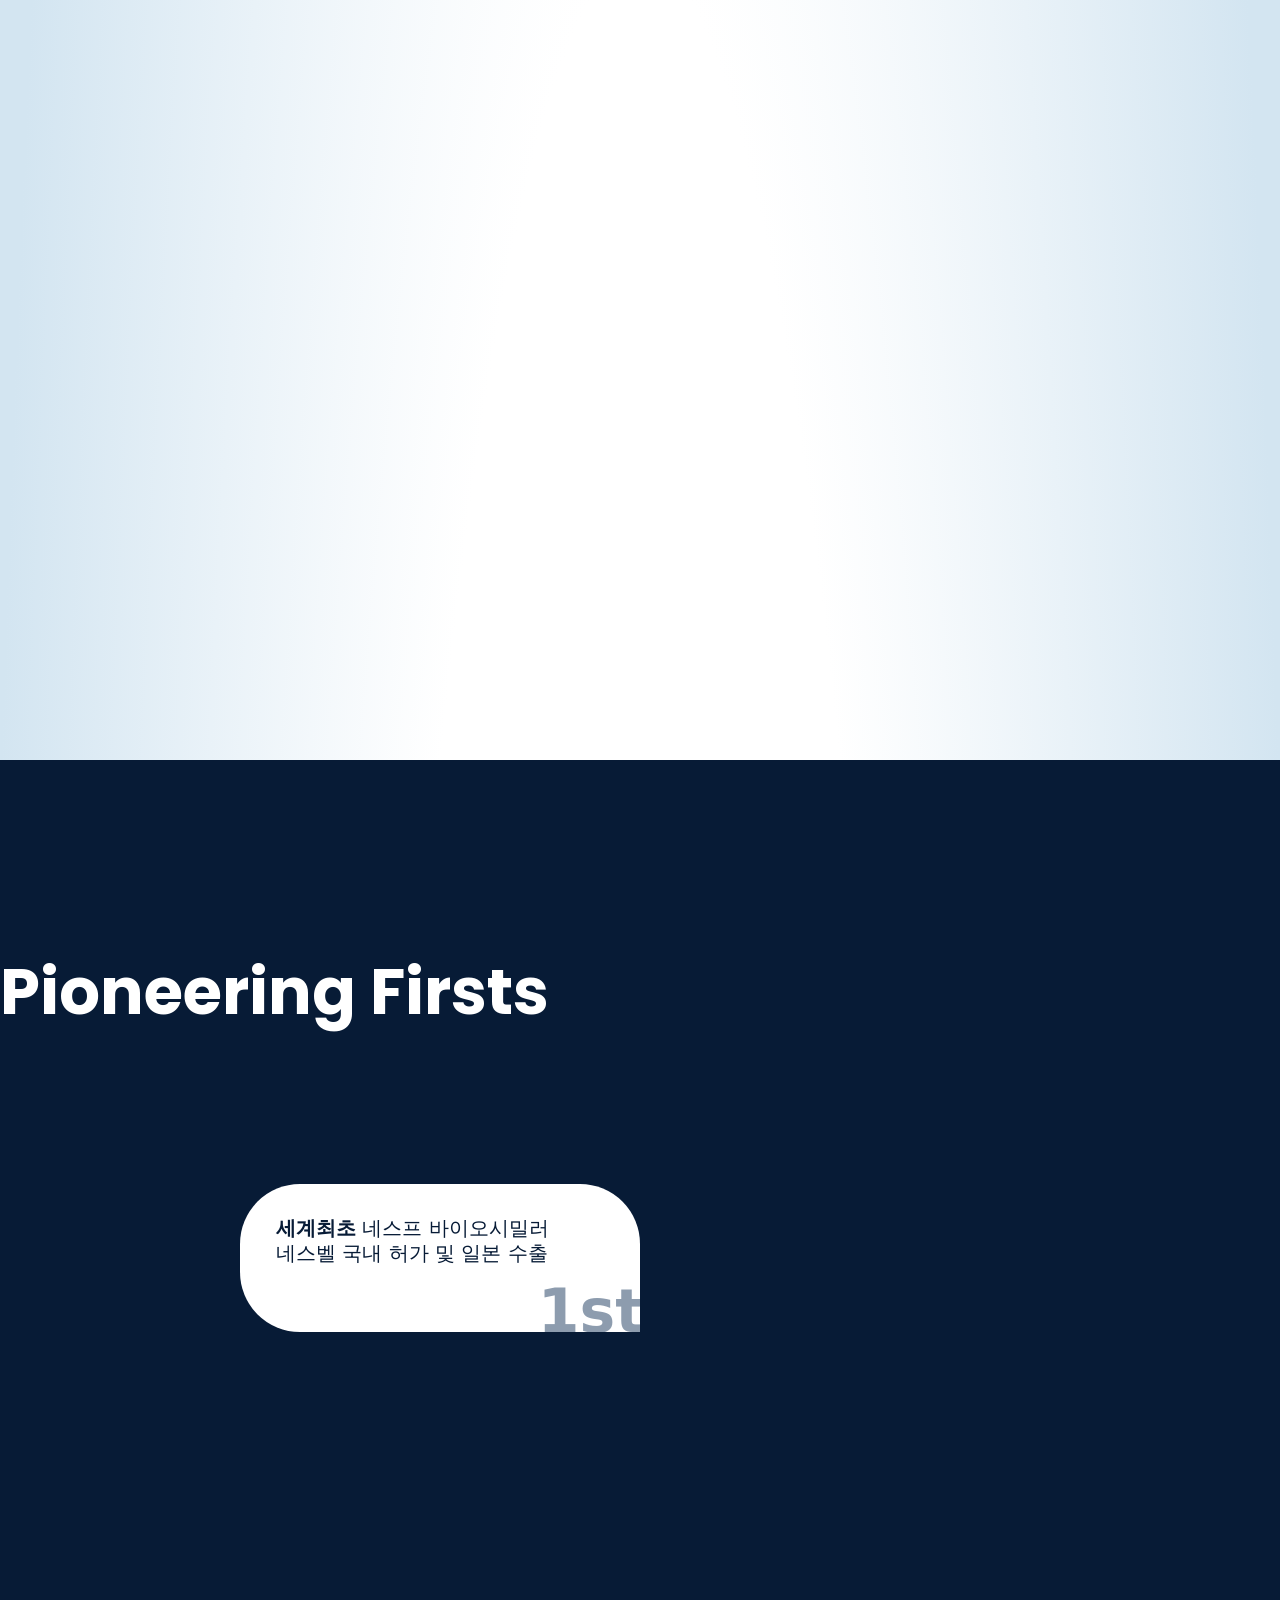
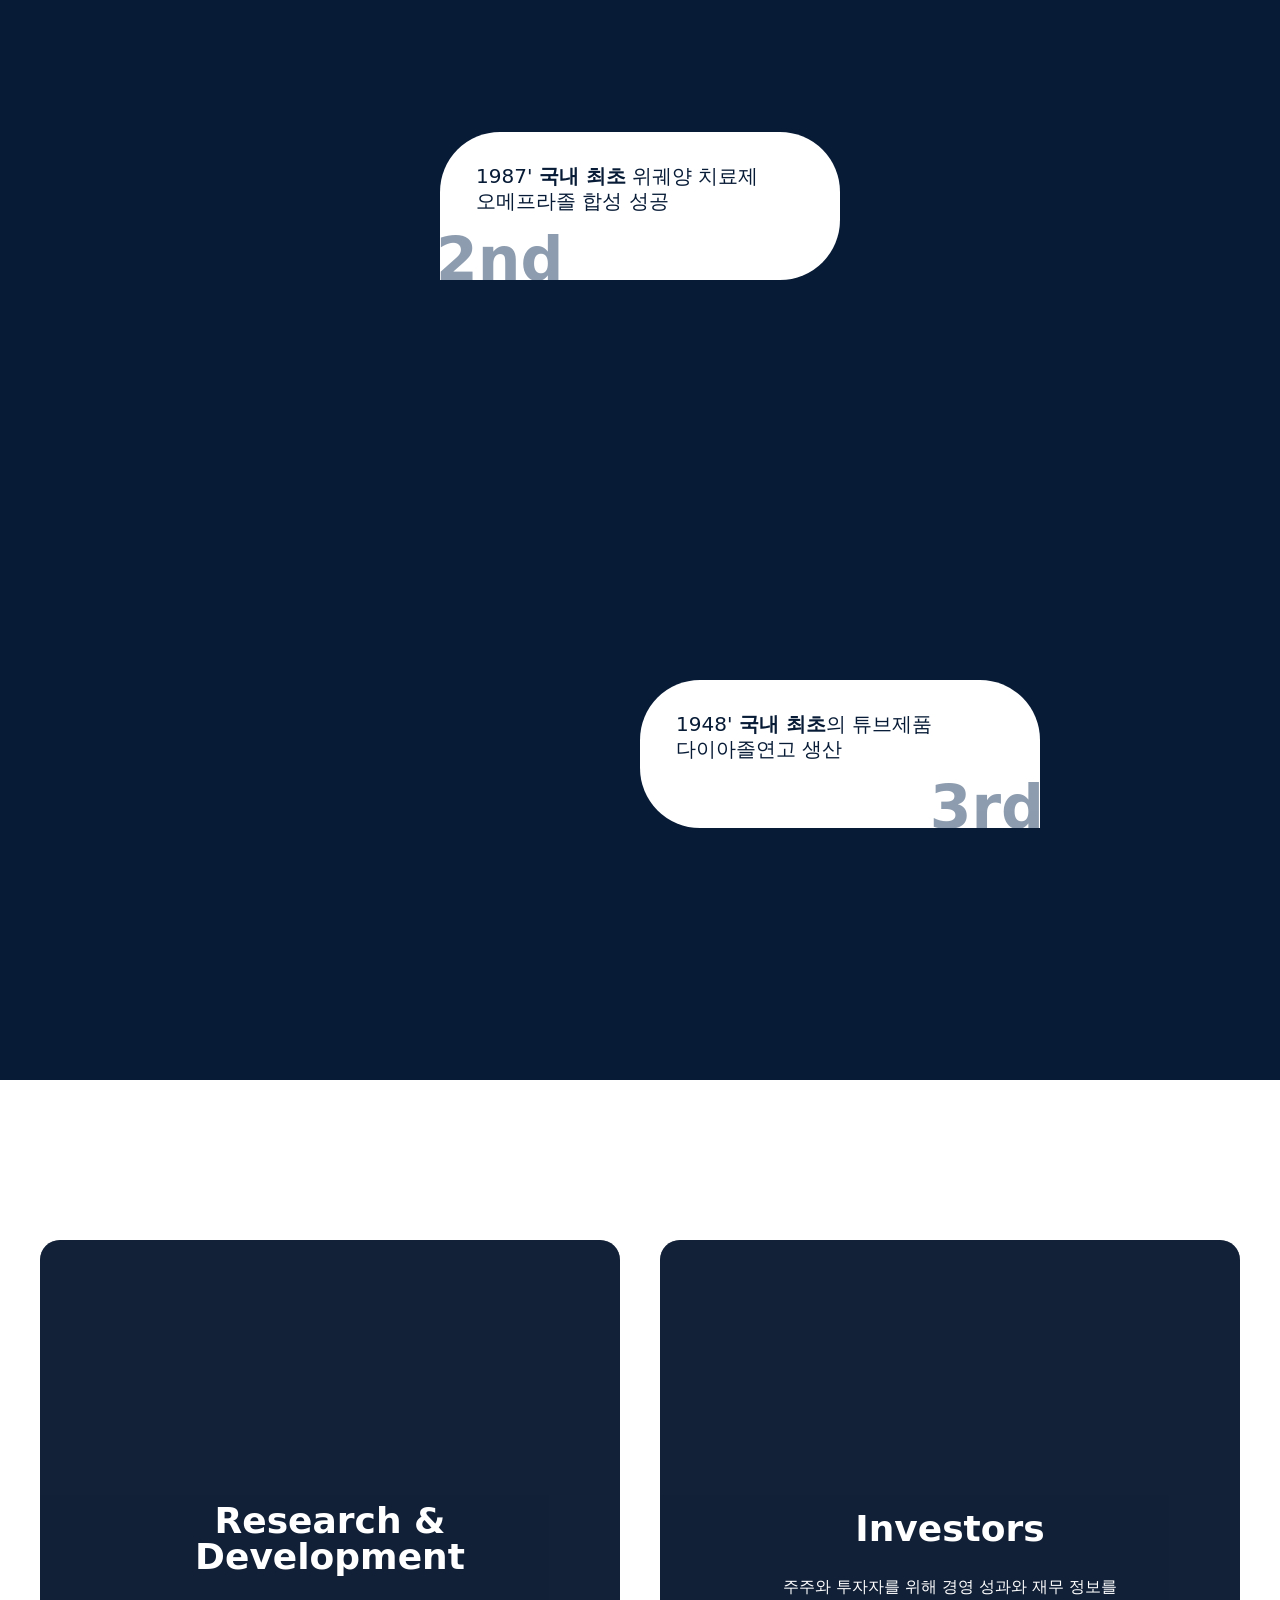
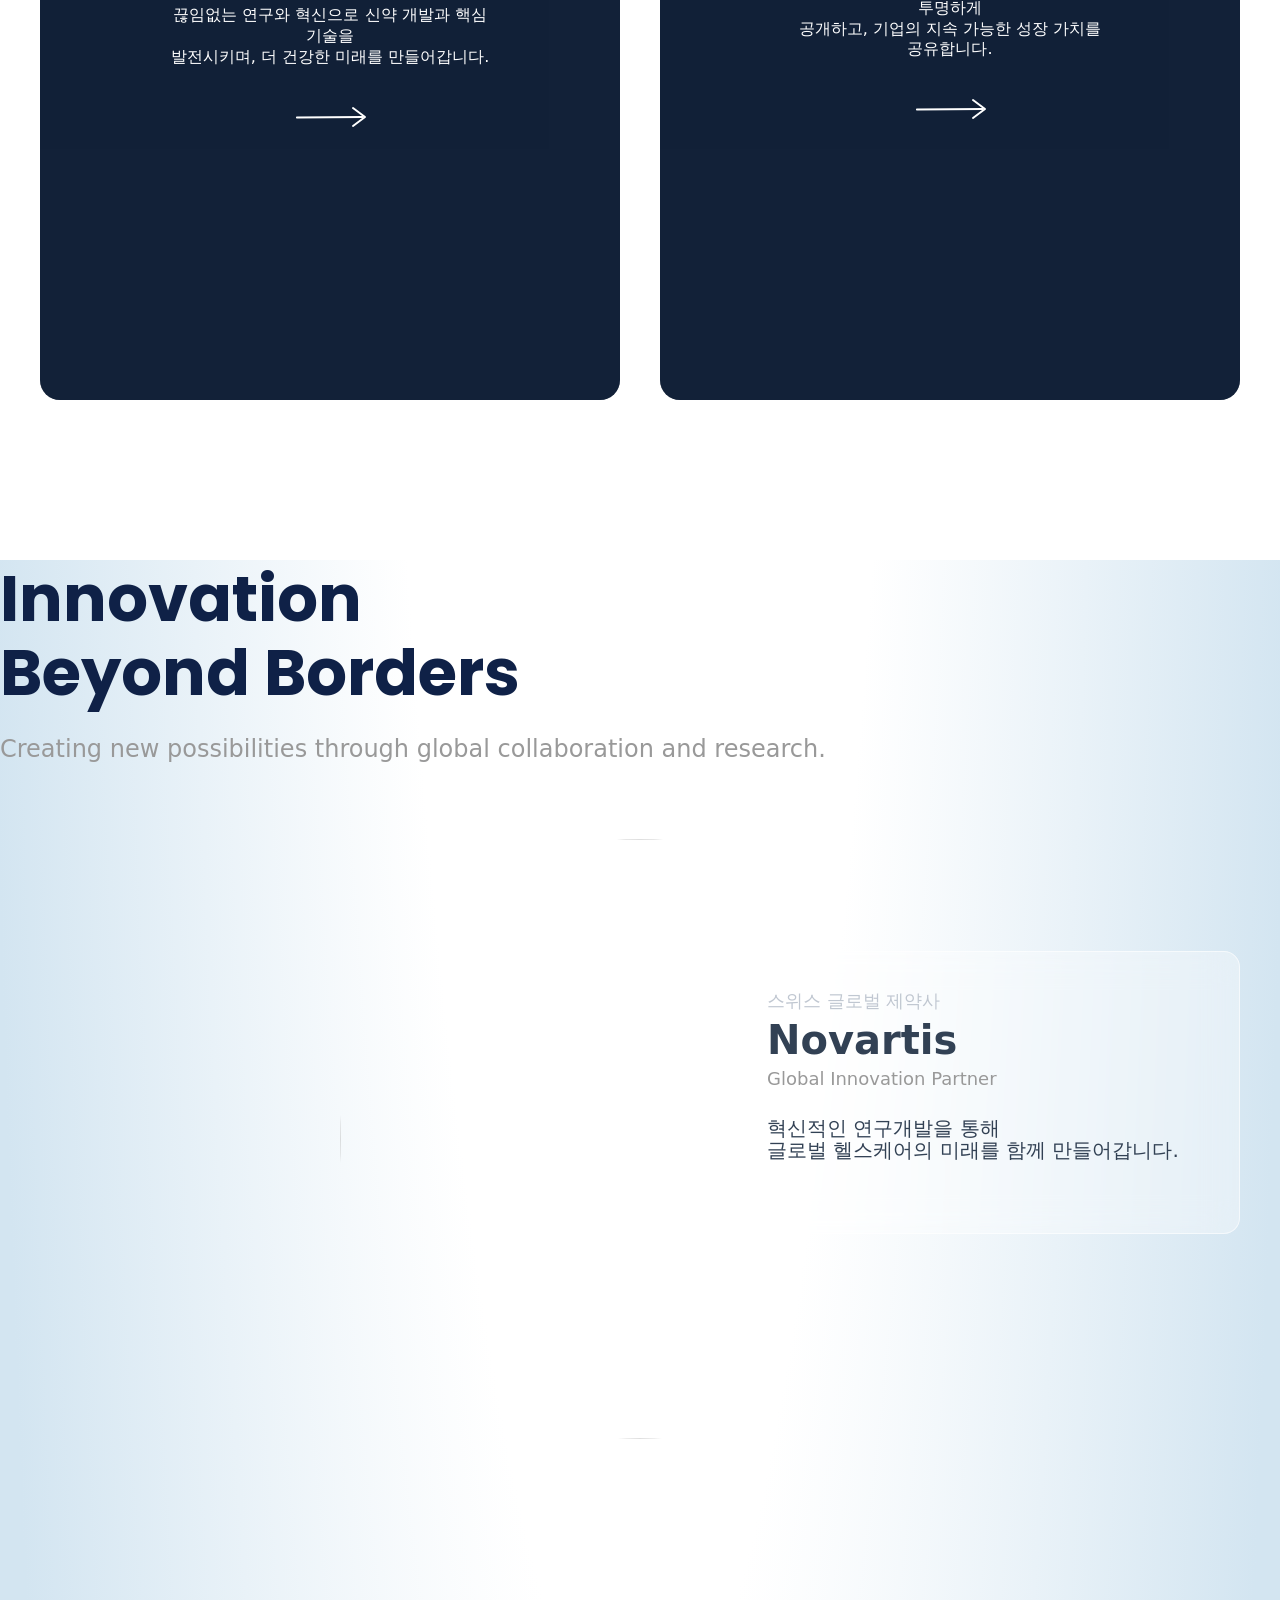
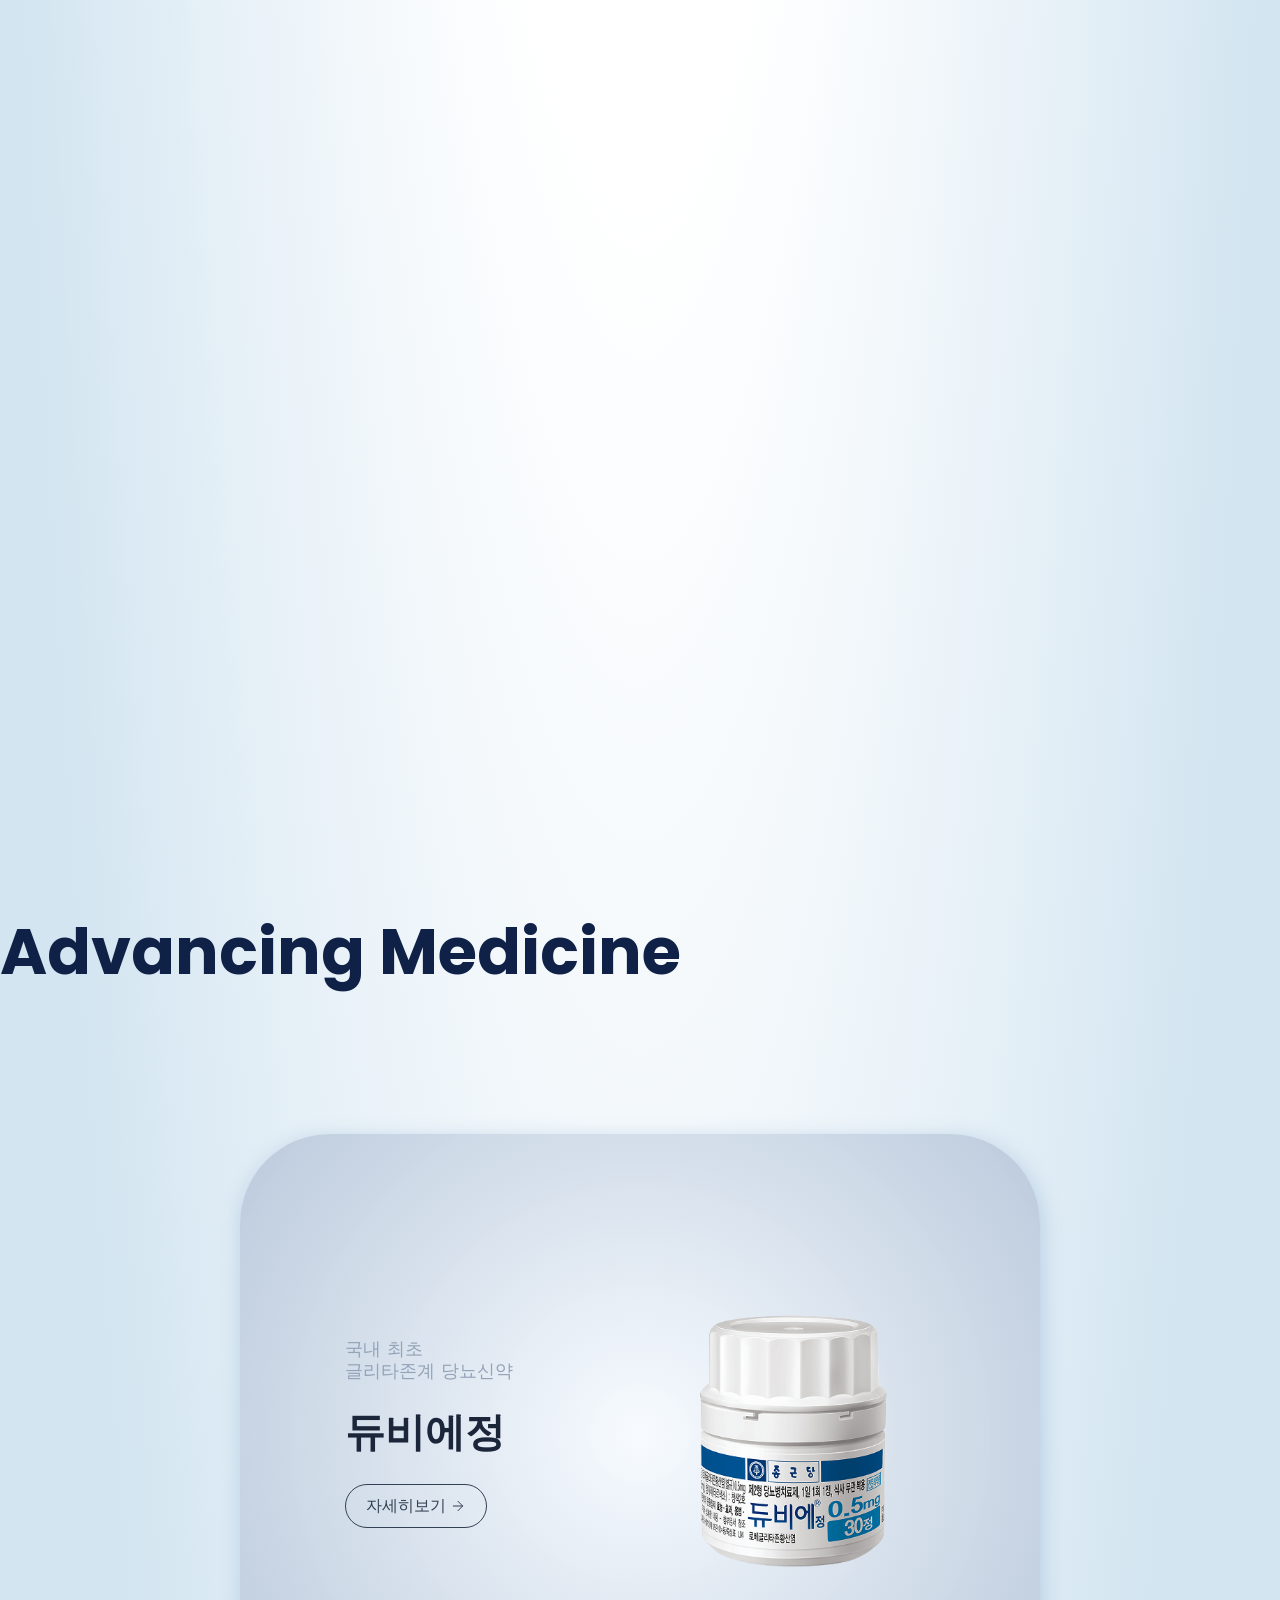
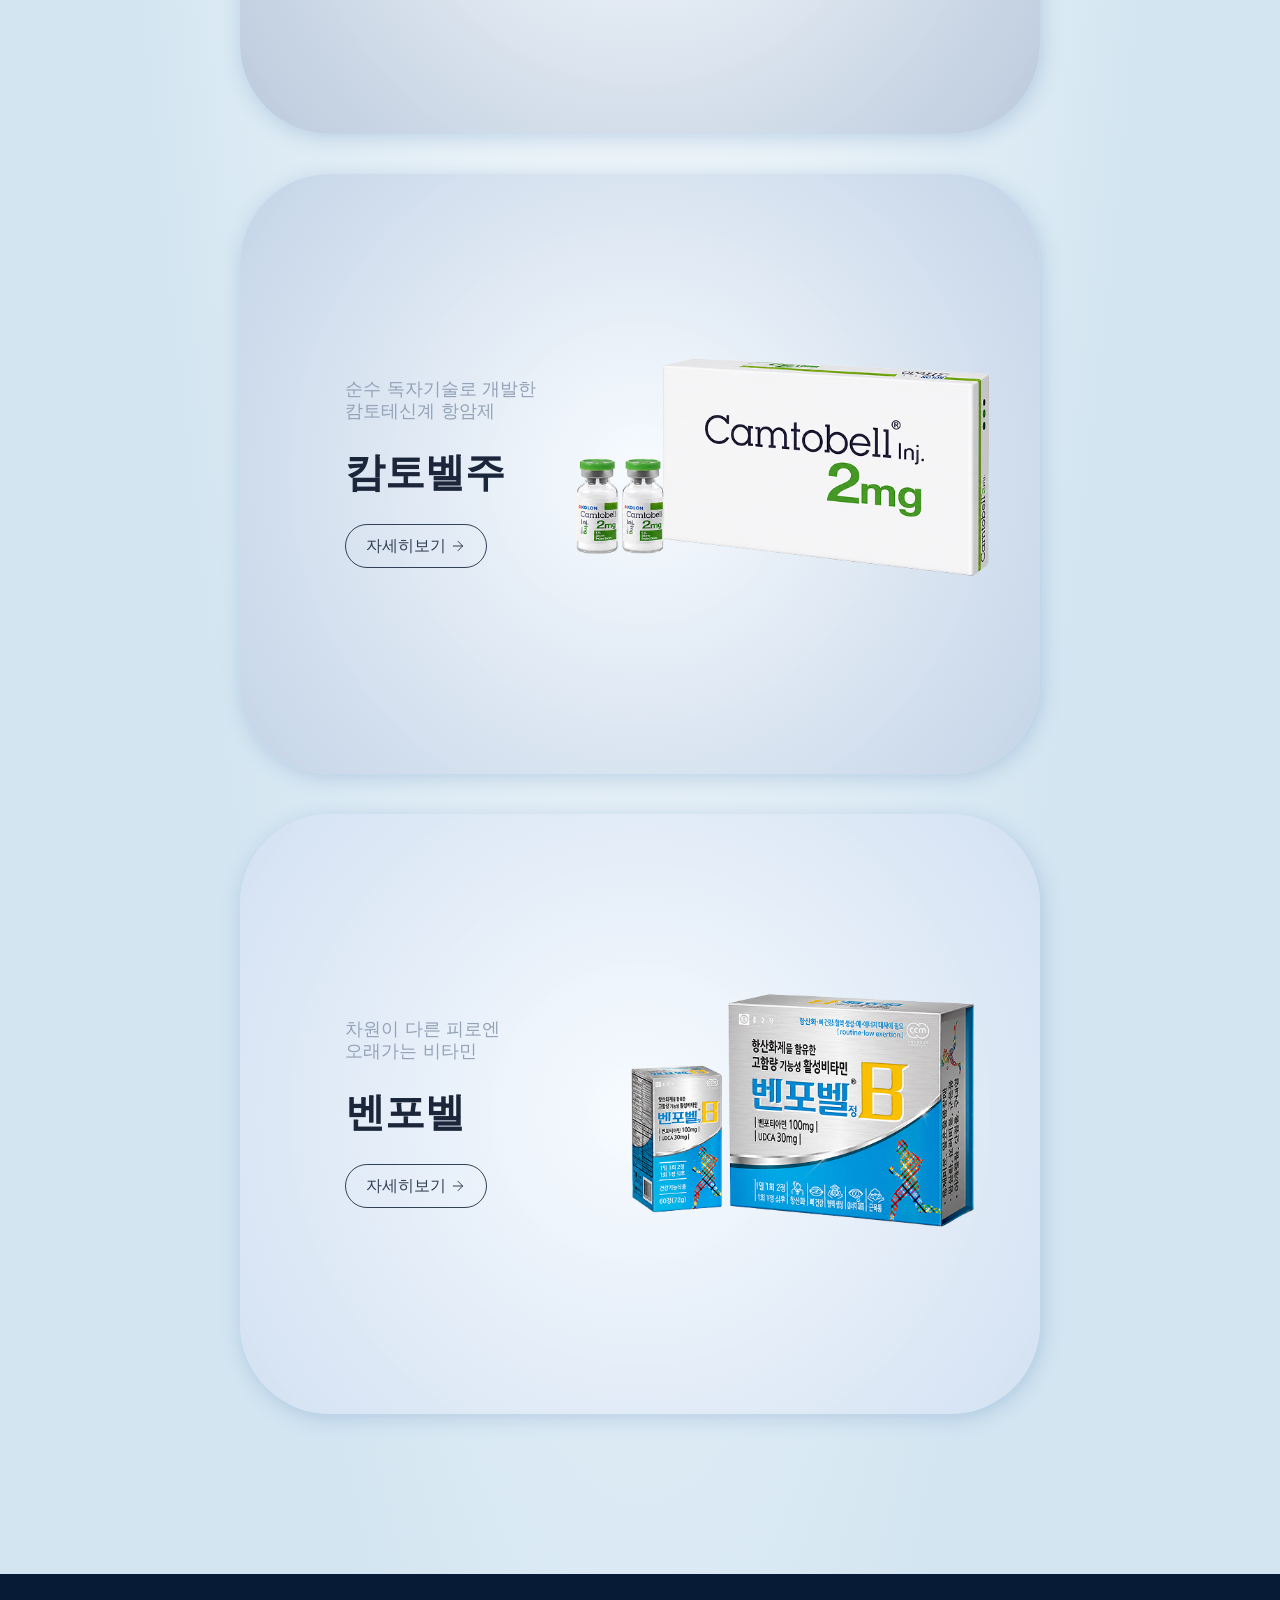
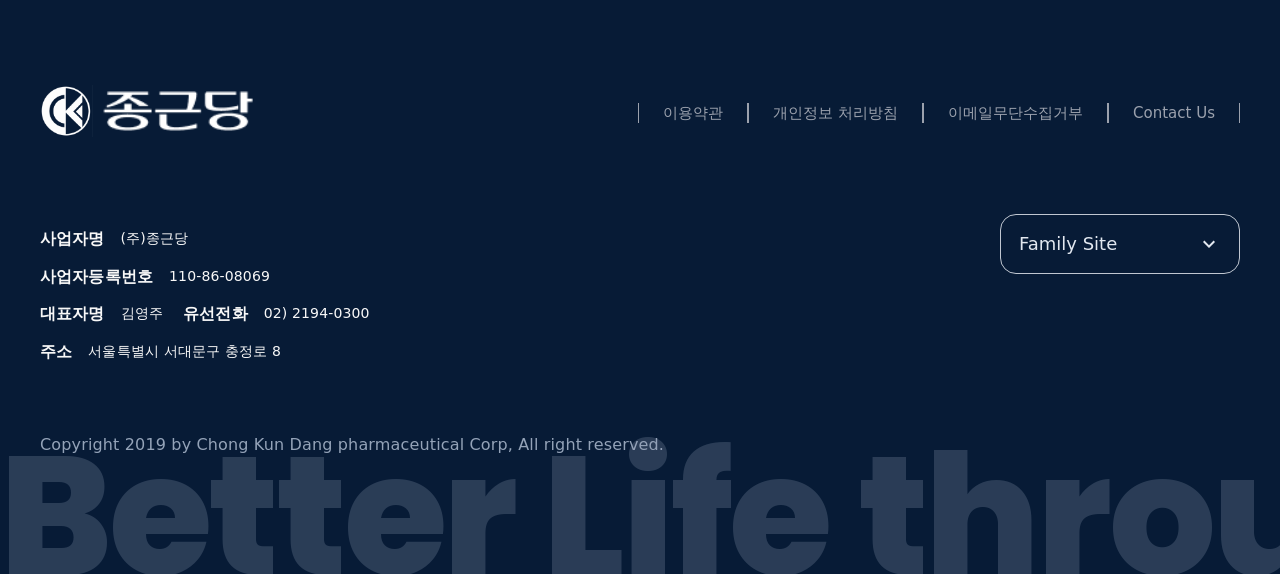
==== commit 79334d84: "console" ====
--- a/index.html
+++ b/index.html
@@ -6,13 +6,13 @@
     <meta name="viewport" content="width=device-width, initial-scale=1.0">
     <title>종근당 | 모두가 바라는 건강한 미래</title>
     <meta name="description" content="종근당은 끊임없는 연구와 혁신으로 신약 개발과 핵심 기술을 발전시키며 더 건강한 미래를 만들어갑니다.">
-    <link rel="icon" href="/favicon/favicon.ico" sizes="48x48" />
-    <link rel="icon" type="image/png" sizes="16x16" href="/favicon/favicon-16.png" />
-    <link rel="icon" type="image/png" sizes="32x32" href="/favicon/favicon-32.png" />
-    <link rel="apple-touch-icon" href="/favicon/apple-touch-icon.png" />
-    <link rel="icon" type="image/png" sizes="192x192" href="/favicon/icon-192.png" />
-    <link rel="icon" type="image/png" sizes="512x512" href="/favicon/icon-512.png" />
-    <link rel="manifest" href="/favicon/site.webmanifest" />
+    <link rel="icon" href="favicon/favicon.ico" sizes="48x48" />
+    <link rel="icon" type="image/png" sizes="16x16" href="favicon/favicon-16.png" />
+    <link rel="icon" type="image/png" sizes="32x32" href="favicon/favicon-32.png" />
+    <link rel="apple-touch-icon" href="favicon/apple-touch-icon.png" />
+    <link rel="icon" type="image/png" sizes="192x192" href="favicon/icon-192.png" />
+    <link rel="icon" type="image/png" sizes="512x512" href="favicon/icon-512.png" />
+    <link rel="manifest" href="favicon/site.webmanifest" />
 
     <link rel="preconnect" href="https://fonts.googleapis.com">
     <link rel="preconnect" href="https://fonts.gstatic.com" crossorigin>
@@ -560,4 +560,4 @@
     <script src="js/main.js"></script>
 </body>
 
-</html>+</html>
--- a/css/style.css
+++ b/css/style.css
@@ -291,15 +291,15 @@
   display: flex;
   align-items: center;
   justify-content: center;
-  width: 22px;
-  height: 20px;
+  width: 24px;
+  height: 24px;
   color: var(--color_gray03);
   transition: color var(--dur_base) var(--ease_base);
 }
 
 .btn_hammenu .ico {
-  width: 22px;
-  height: 20px;
+  width: 24px;
+  height: 24px;
 }
 
 /* 밝은 섹션 위를 지날 때 로고와 아이콘도 어둡게 전환한다.
@@ -381,14 +381,25 @@
   height: 24px;
 }
 
+.btn_close img {
+  width: 24px;
+  height: 24px;
+}
+
 .mobile_menu_list {
   padding: 35px 24px;
 }
 
 .mobile_menu_item+.mobile_menu_item {
-  margin-top: 10px;
-}
-
+  margin-top: 0;
+}
+
+.mobile_menu_item {
+  border-bottom: 1px solid var(--color_blue06);
+}
+.mobile_menu_item:last-child {
+  border-bottom: 0;
+} 
 .mobile_menu_btn,
 .mobile_menu_link {
   display: flex;
@@ -406,8 +417,8 @@
 
 .mobile_menu_btn .ico {
   flex-shrink: 0;
-  width: 18px;
-  height: 18px;
+  width: 20px;
+  height: 20px;
   transition: transform var(--dur_base) var(--ease_base);
 }
 
@@ -418,7 +429,19 @@
 .mobile_lnb {
   display: flex;
   flex-direction: column;
+  max-height: 0;
+  padding: 0 0 0 12px;
+  overflow: hidden;
+  opacity: 0;
+  transition: max-height var(--dur_base) var(--ease_base),
+    padding var(--dur_base) var(--ease_base),
+    opacity var(--dur_base) var(--ease_base);
+}
+
+.mobile_lnb.is_open {
+  max-height: 360px;
   padding: 4px 0 12px 12px;
+  opacity: 1;
 }
 
 .mobile_lnb[hidden] {
@@ -680,7 +703,7 @@
     transform: none;
   }
 
-  .platform_name {
+  .platform_item .platform_name {
     color: var(--color_blue06);
   }
 }
@@ -734,6 +757,7 @@
 .molac {
   position: absolute;
   pointer-events: none;
+  z-index: -88;
 }
 
 .molac img {
@@ -1251,6 +1275,30 @@
   font-size: 14px;
 }
 
+@media (max-width: 833px) {
+  .product_list {
+    max-width: 440px;
+    margin-inline: auto;
+  }
+
+  .product_card {
+    max-width: none;
+    height: auto;
+    aspect-ratio: 170 / 308;
+  }
+
+  .product_card:nth-child(3) {
+    max-width: none;
+    height: auto;
+    aspect-ratio: 362 / 200;
+  }
+
+  .product_img {
+    height: auto;
+    aspect-ratio: 160 / 137;
+  }
+}
+
 @media (hover: hover) {
   .product_card:hover {
     transform: translateY(-6px);
@@ -1418,6 +1466,26 @@
 
 .footer_bg_clone {
   display: none;
+}
+
+@media (max-width: 1279px) {
+  .footer:has(.select_btn[aria-expanded="true"]) {
+    overflow: visible;
+  }
+
+  .select_list {
+    overscroll-behavior: contain;
+    scrollbar-width: none;
+    -ms-overflow-style: none;
+  }
+
+  .select_list::-webkit-scrollbar {
+    display: none;
+  }
+
+  .select_box {
+    z-index: 1;
+  }
 }
 
 /* =========================================================
@@ -1437,10 +1505,49 @@
     padding: 20px var(--gap_side);
   }
 
+  .mobile_menu {
+    width: 70vw;
+    max-width: none;
+  }
+
+  .btn_close {
+    width: 32px;
+    height: 32px;
+  }
+
+  .btn_close img {
+    width: 24px;
+    height: 24px;
+  }
+
+  .mobile_menu_btn .ico {
+    width: 28px;
+    height: 28px;
+  }
+
+  .mobile_menu_btn,
+  .mobile_menu_link {
+    height: 80px;
+  }
+
+  .mobile_menu_item {
+    width: 100%;
+  }
+
+  .mobile_menu_btn,
+  .mobile_menu_link {
+    justify-content: space-between;
+    font-size: 20px;
+  }
+
   .btn_hammenu,
   .btn_hammenu .ico {
     width: 32px;
     height: 32px;
+  }
+
+  .mobile_lnb a {
+    font-size: 16px;
   }
 
   .logo {
@@ -1673,6 +1780,13 @@
 
   .new_area {
     padding: 160px 0;
+    overflow: visible;
+  }
+
+  .new_area .con_title {
+    position: sticky;
+    top: 80px;
+    z-index: 4;
   }
 
   .product_list {
@@ -1700,9 +1814,11 @@
     height: 314px;
     border-radius: var(--radius_product);
   }
-  .product_card{
+
+  .product_card {
     justify-content: space-between;
   }
+
   .product_list.is_product_stack .product_card,
   .product_list.is_product_stack .product_card:nth-child(3) {
     position: absolute;
@@ -1784,7 +1900,7 @@
     flex-direction: row;
     align-items: flex-start;
     justify-content: space-between;
-    max-width: 754px;
+    max-width: 100%;
     margin: 60px 0 0;
   }
 
@@ -1834,6 +1950,40 @@
   @media (hover: hover) {
     .footer_btn_area a:hover {
       color: var(--color_gray02);
+    }
+  }
+}
+
+@media (max-width: 1279px) {
+  .footer_bg_letter {
+    --footer_marquee_gap: 31px;
+    position: absolute;
+    bottom: 0;
+    left: 0;
+    display: flex;
+    gap: var(--footer_marquee_gap);
+    width: max-content;
+    font-family: var(--font_en);
+    font-size: 100px;
+    font-weight: 800;
+    line-height: 1;
+    letter-spacing: -2px;
+    white-space: nowrap;
+    color: var(--color_gray06);
+    opacity: 0.25;
+    transform: translateX(0);
+    animation: footer_marquee 28s linear infinite;
+    will-change: transform;
+    pointer-events: none;
+  }
+
+  .footer_bg_letter .footer_bg_clone {
+    display: block;
+  }
+
+  @keyframes footer_marquee {
+    to {
+      transform: translateX(calc(-50% - 15.5px));
     }
   }
 }
@@ -2074,7 +2224,7 @@
 
   /* platform - 가로 배치 */
   .platform {
-    height: 200vh;
+    height: 240vh;
     padding: 0;
   }
 
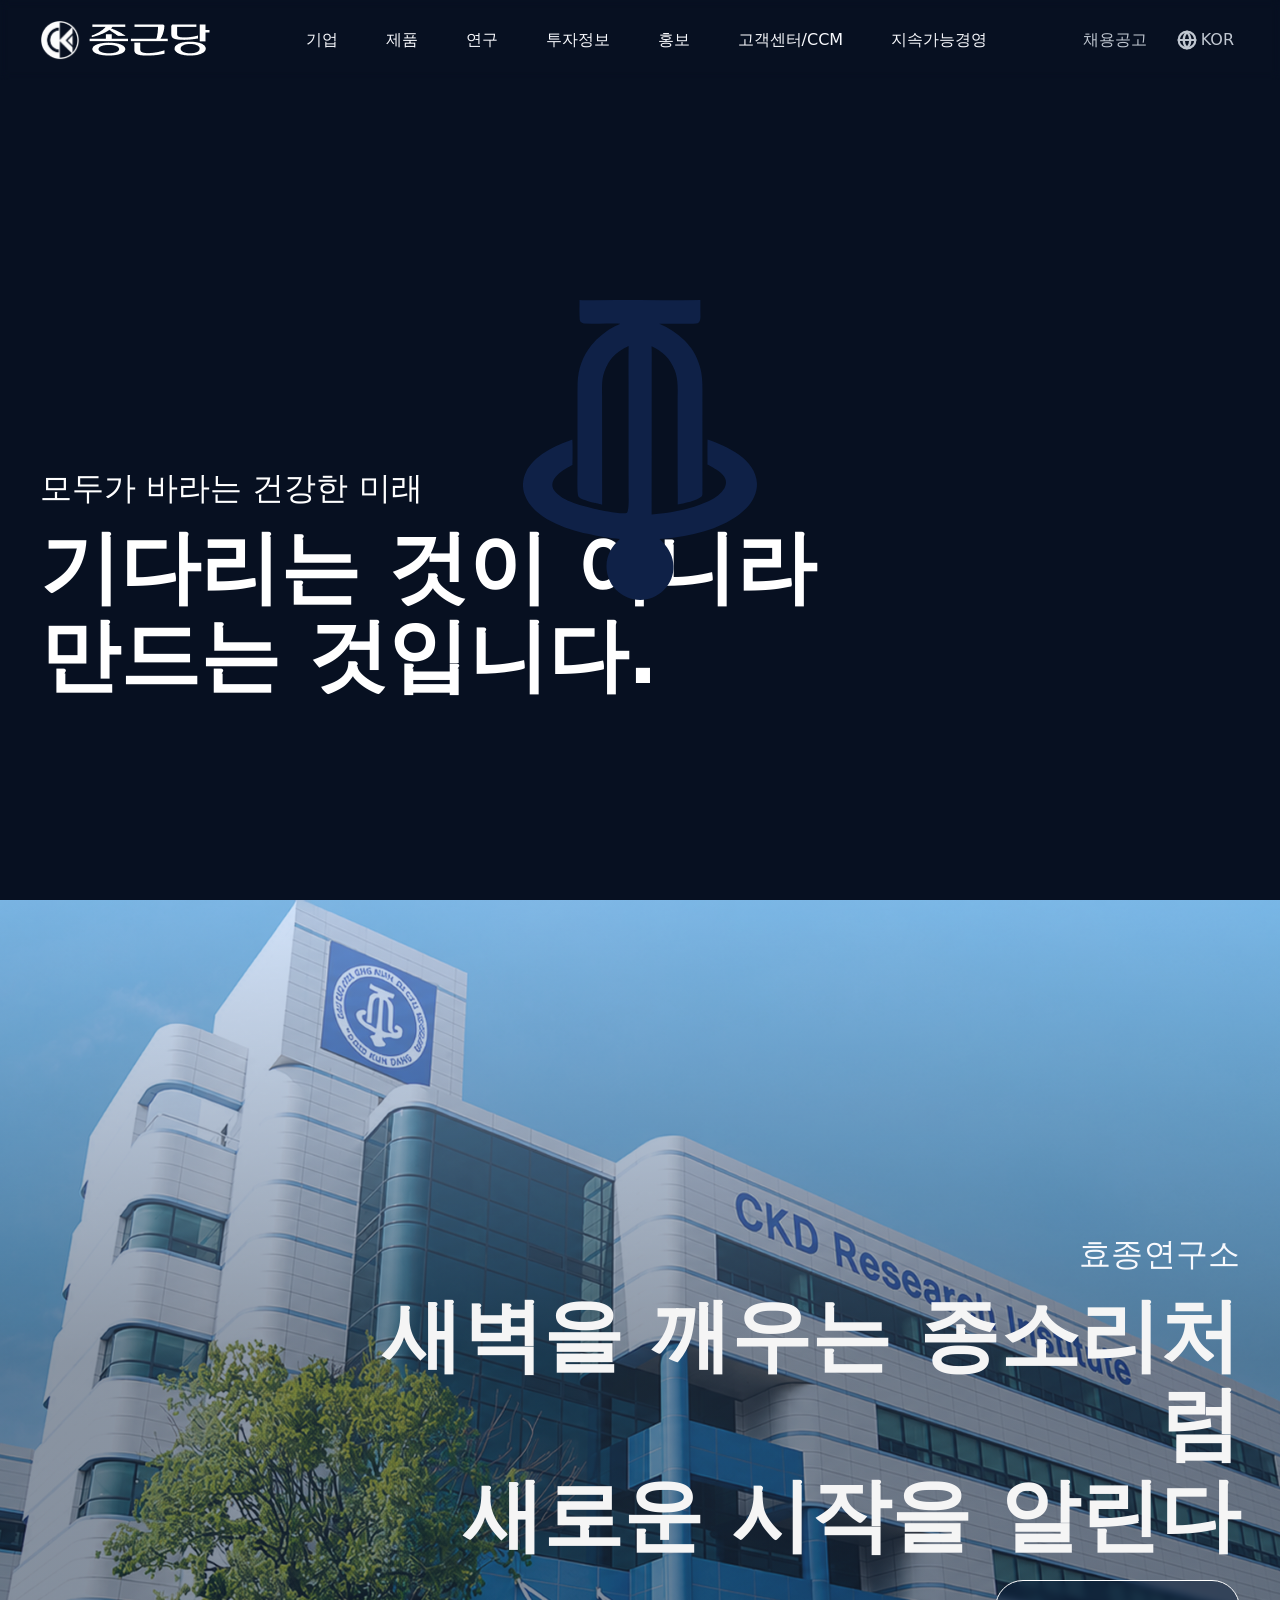
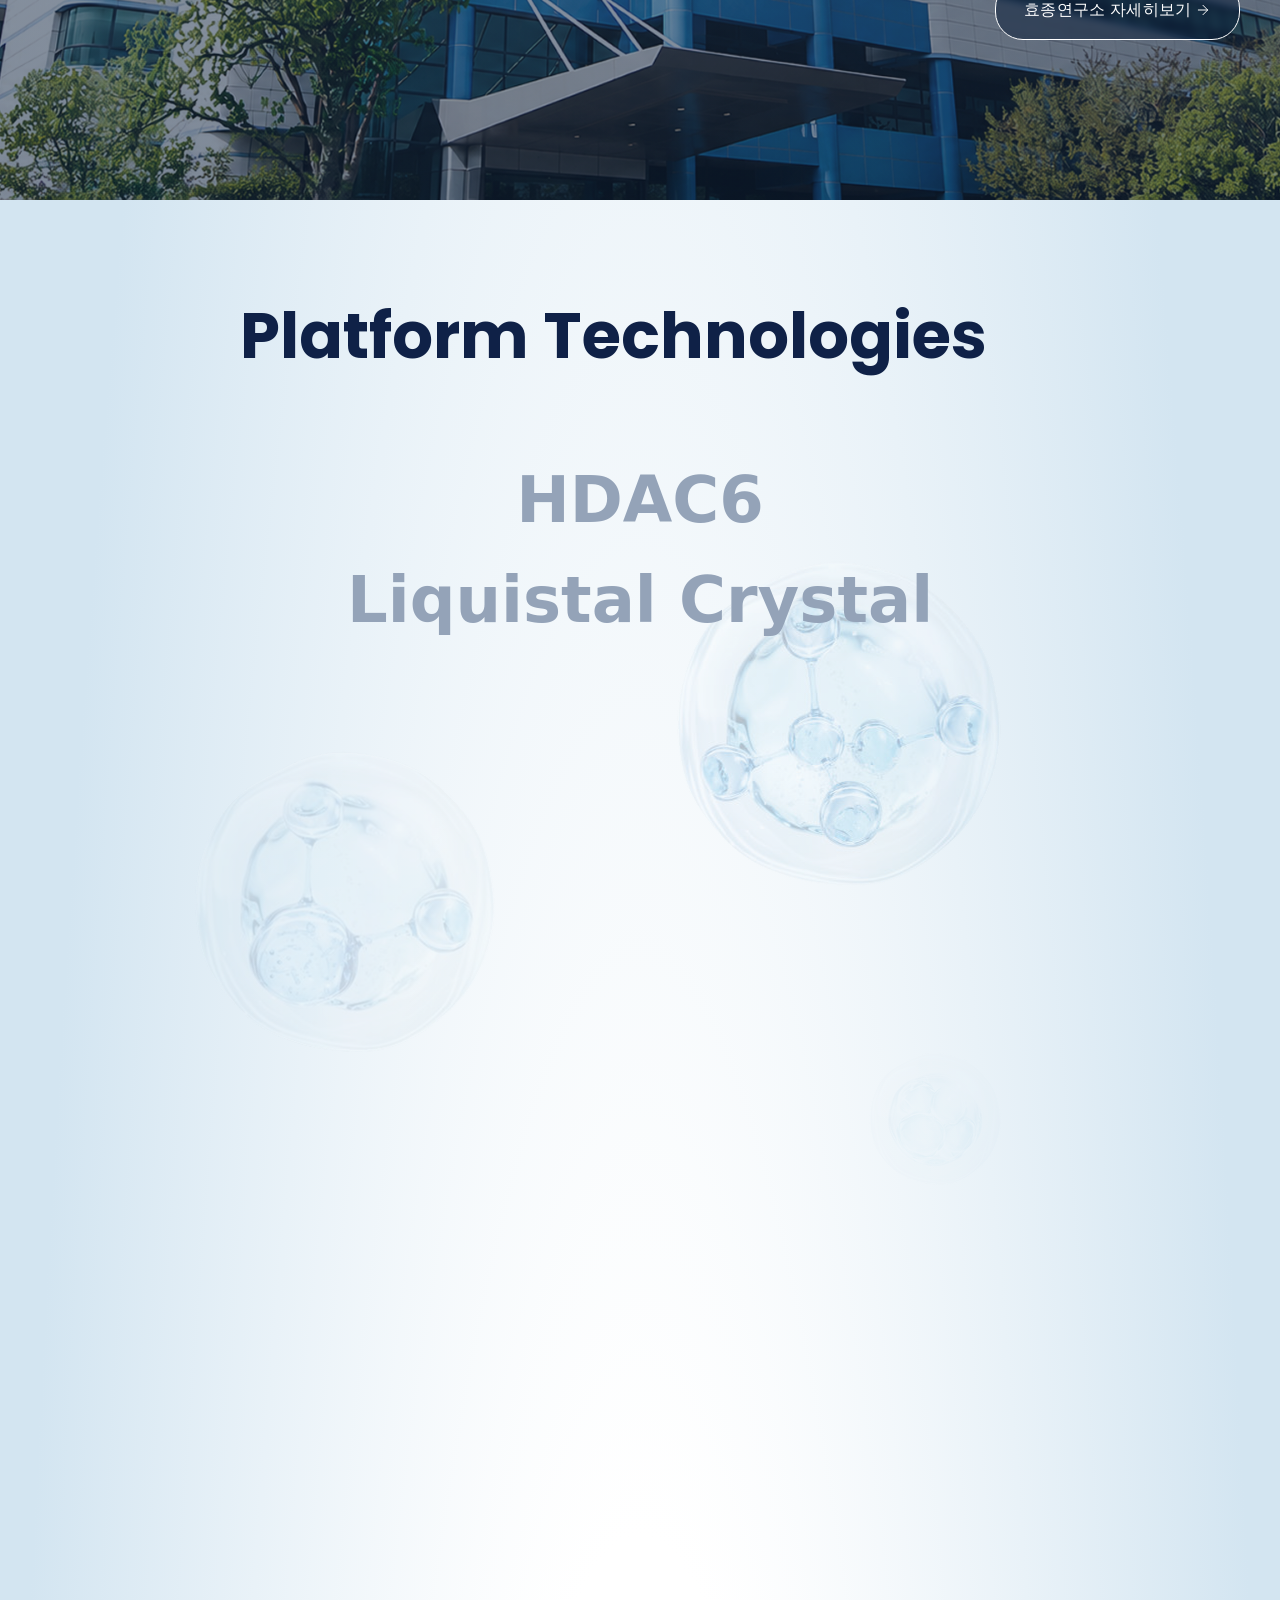
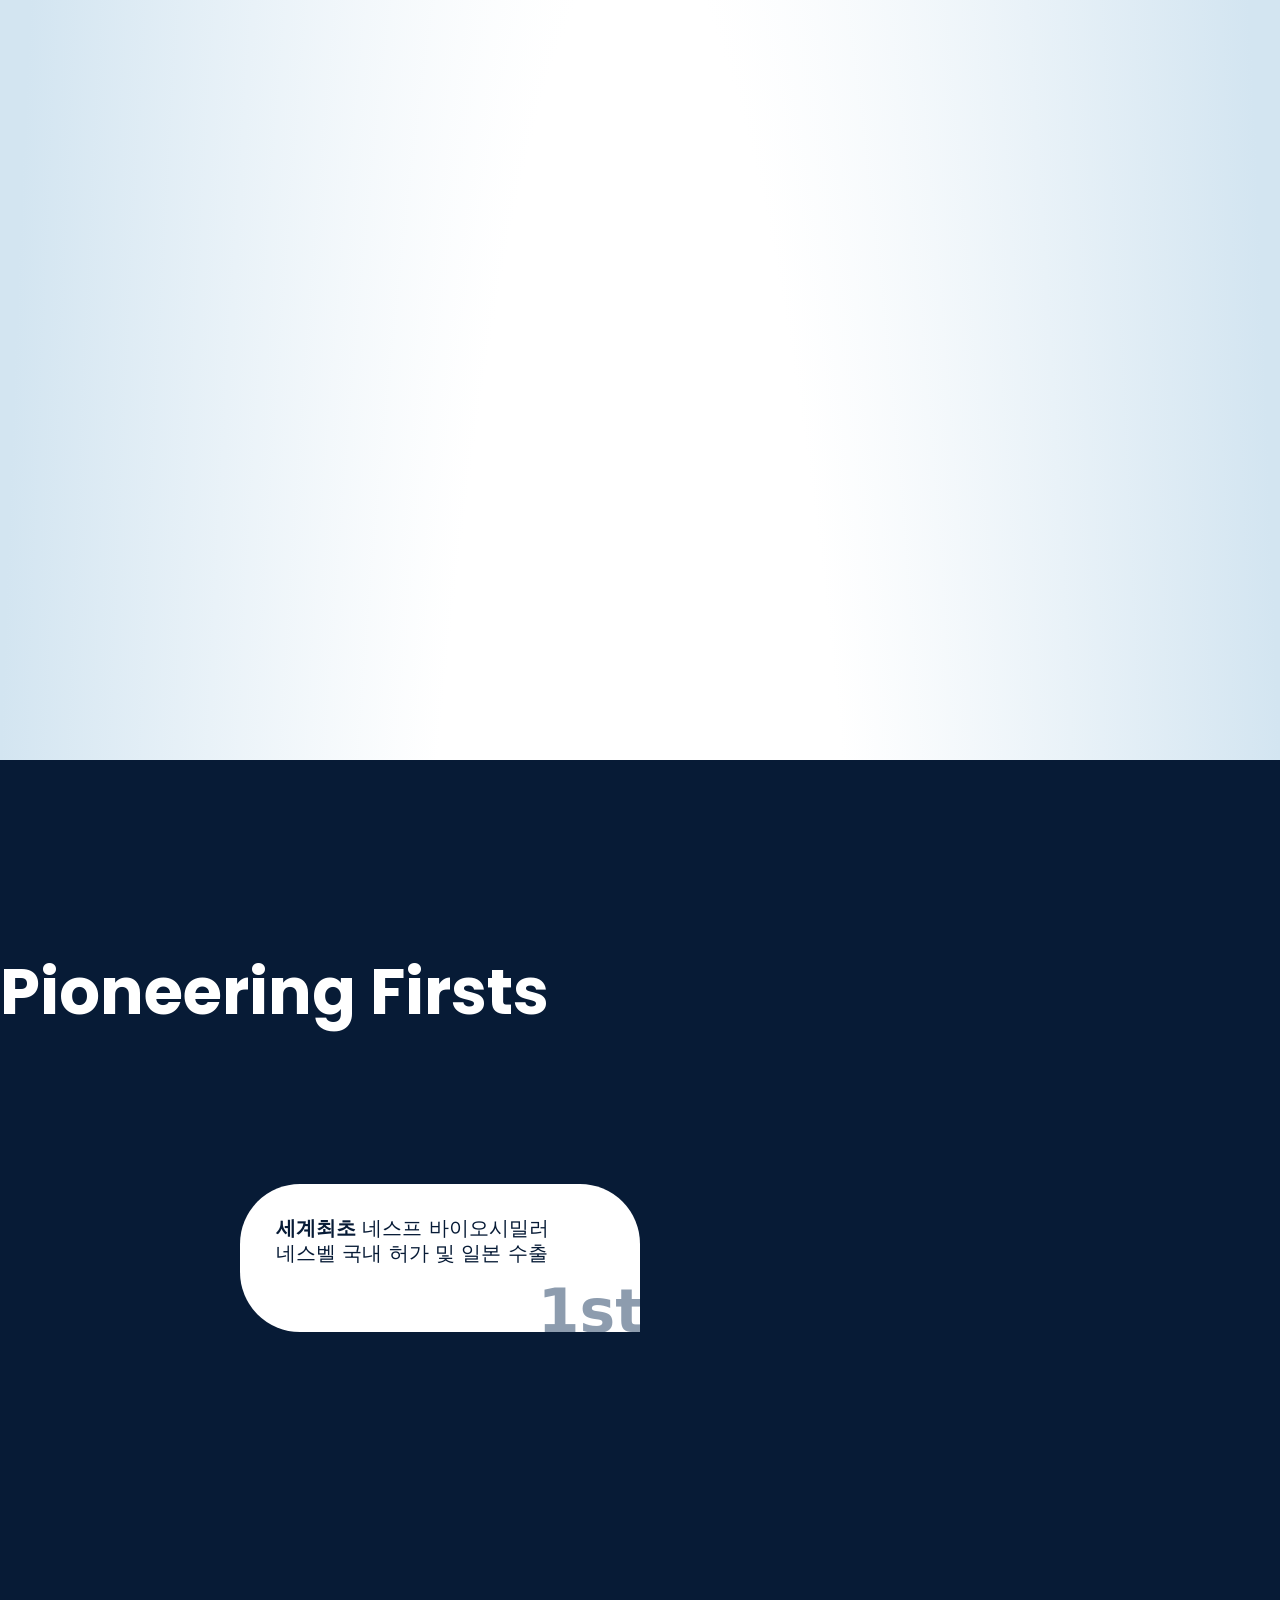
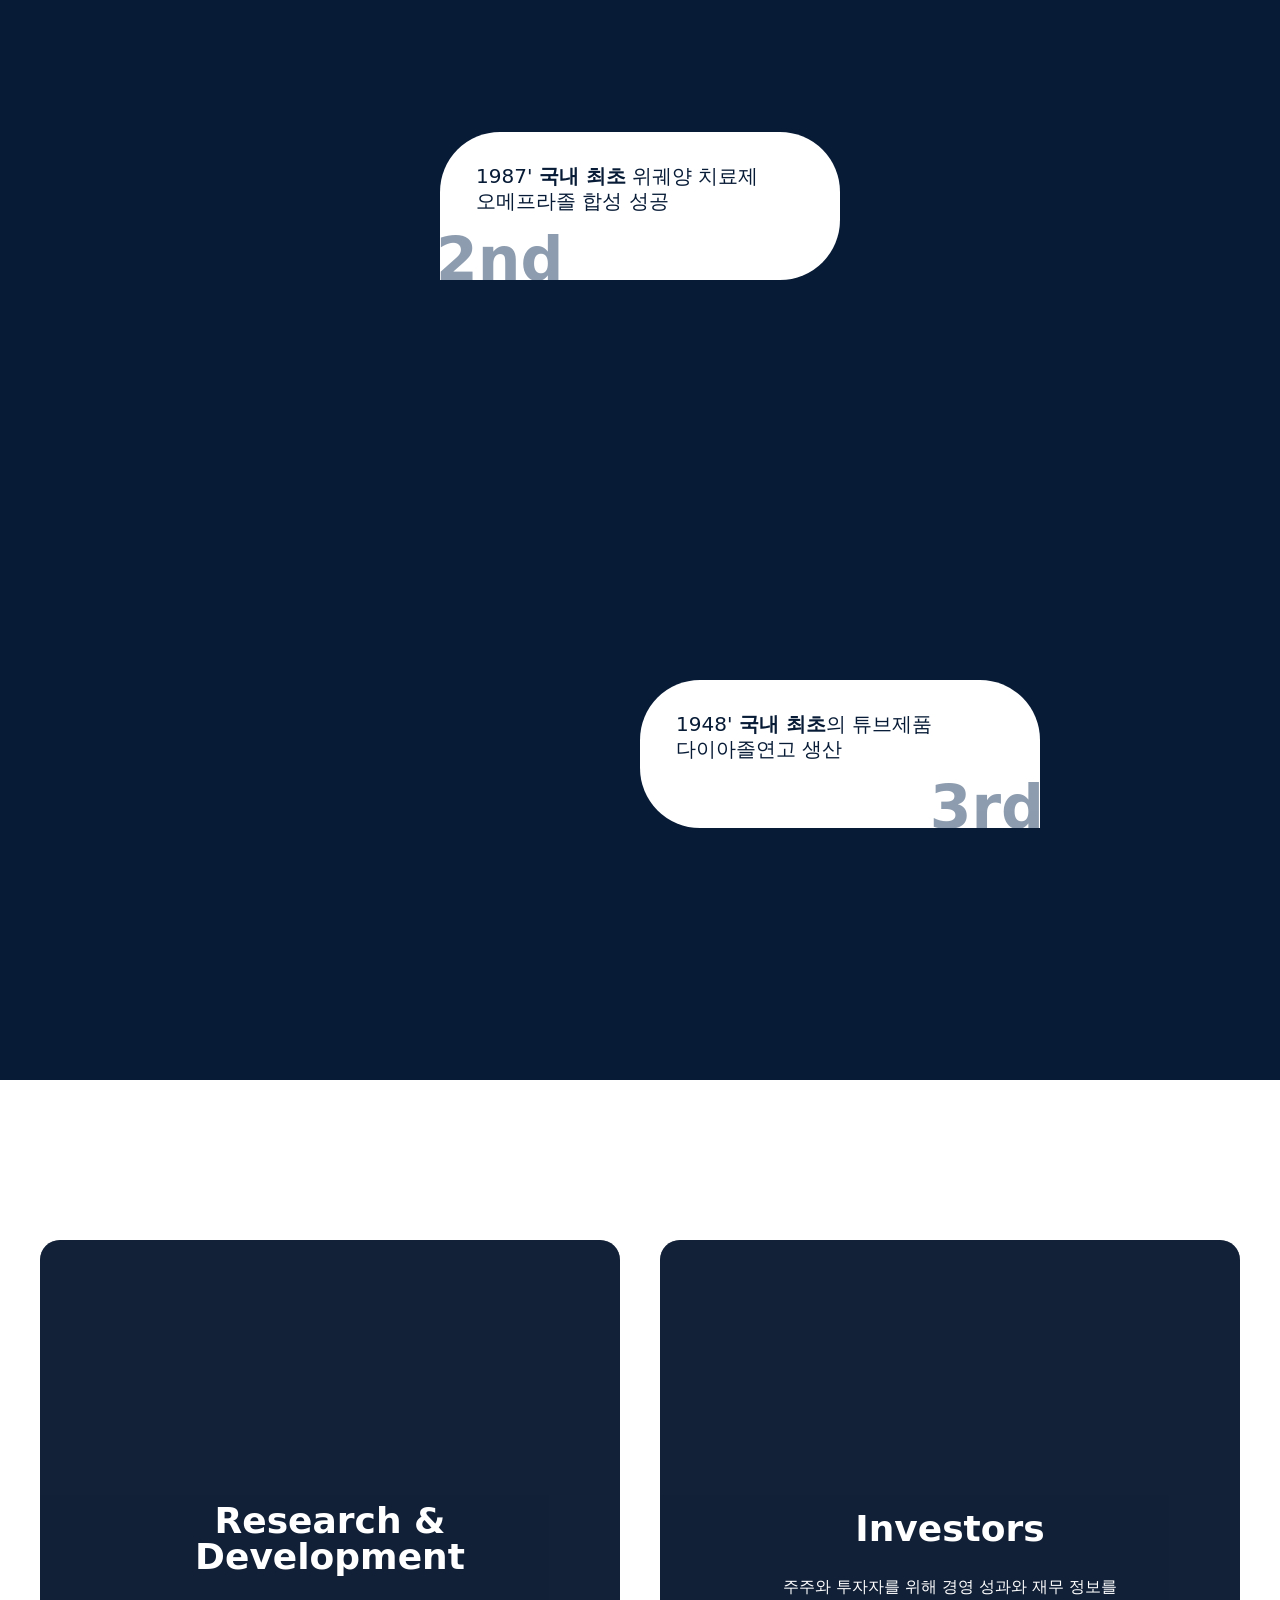
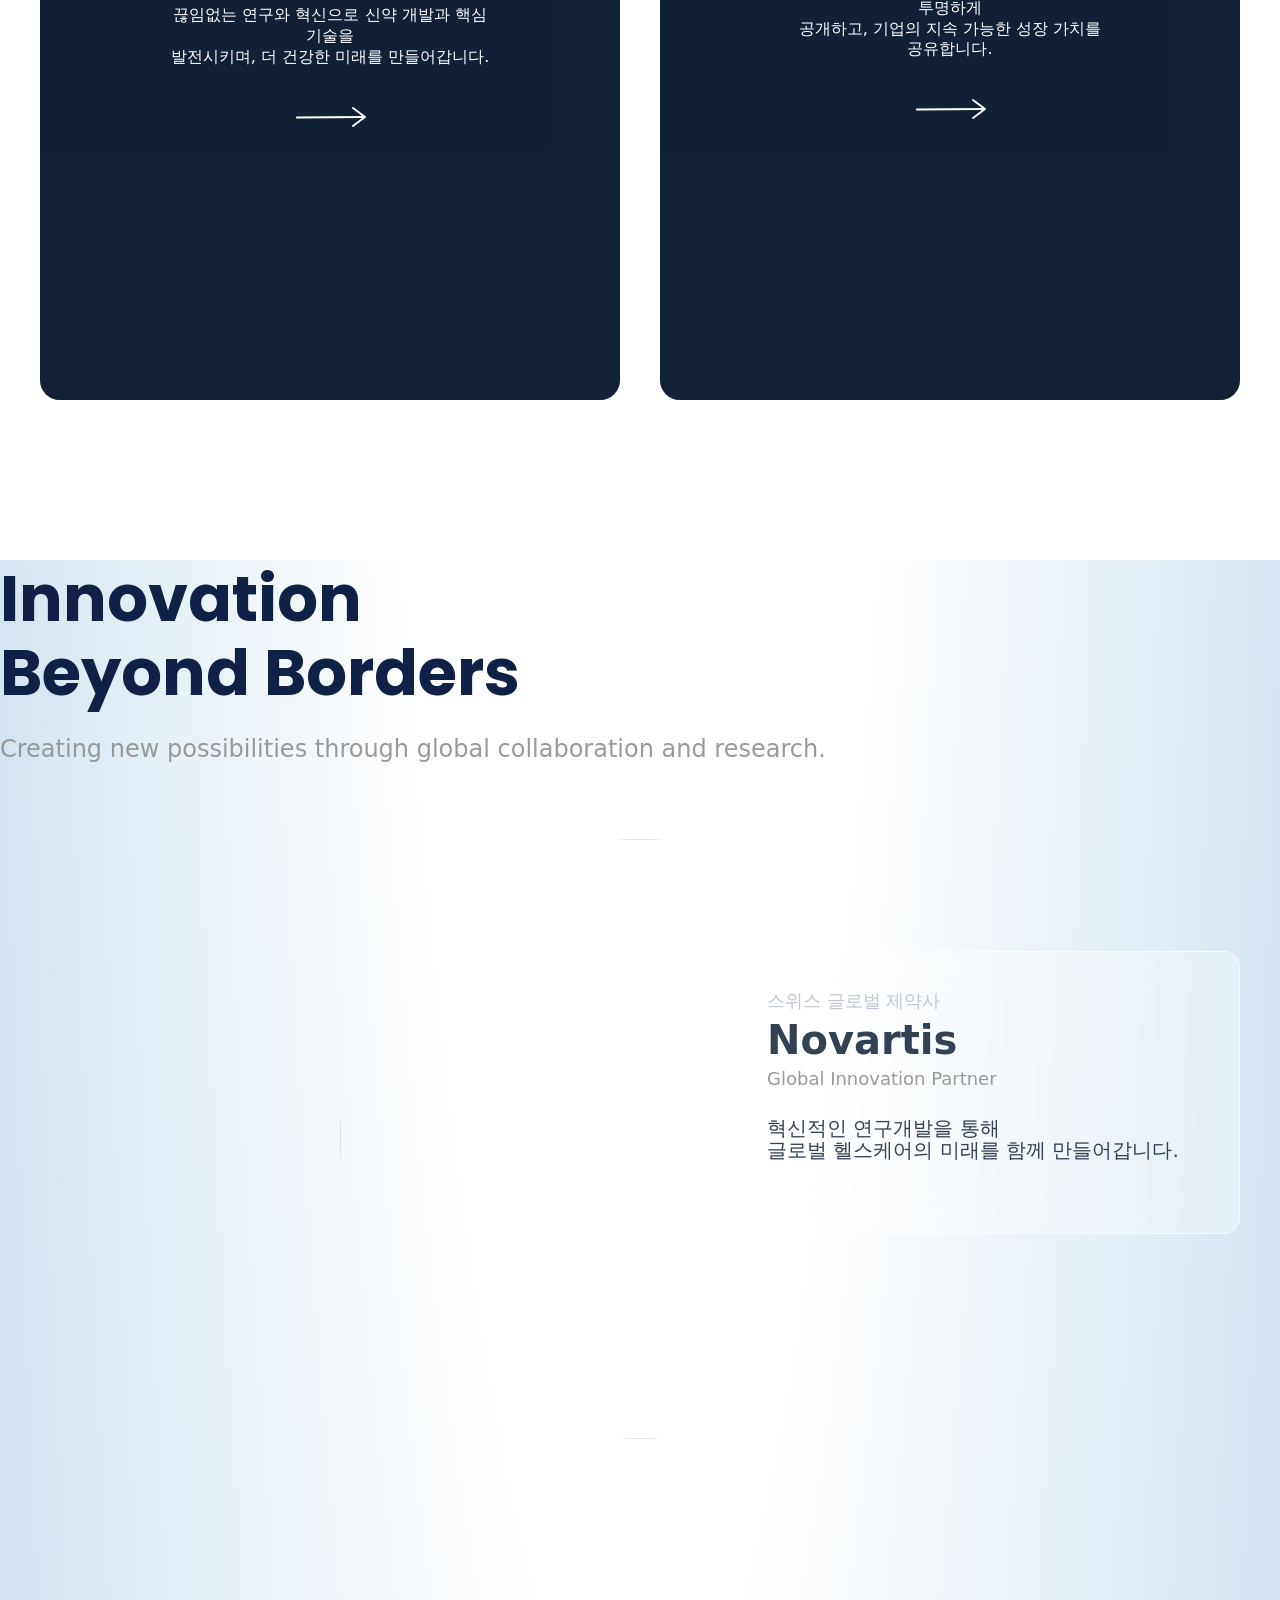
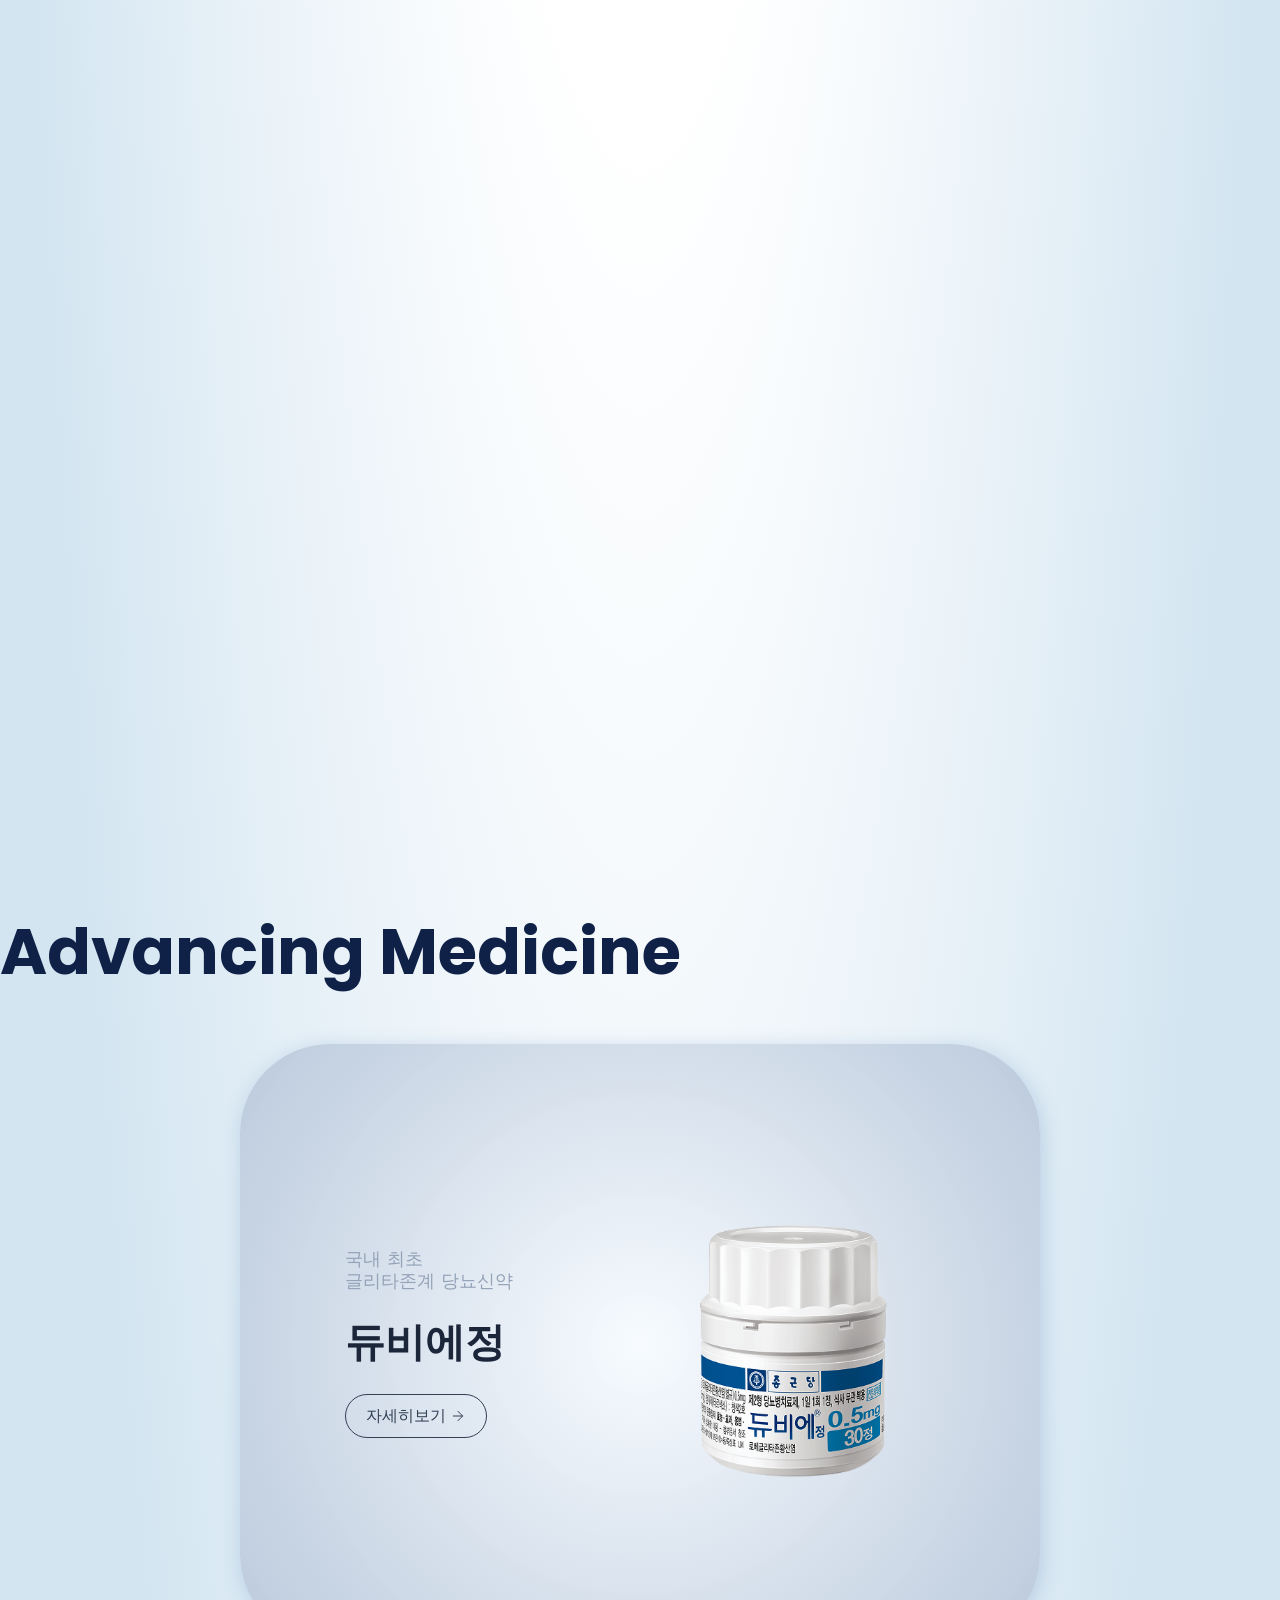
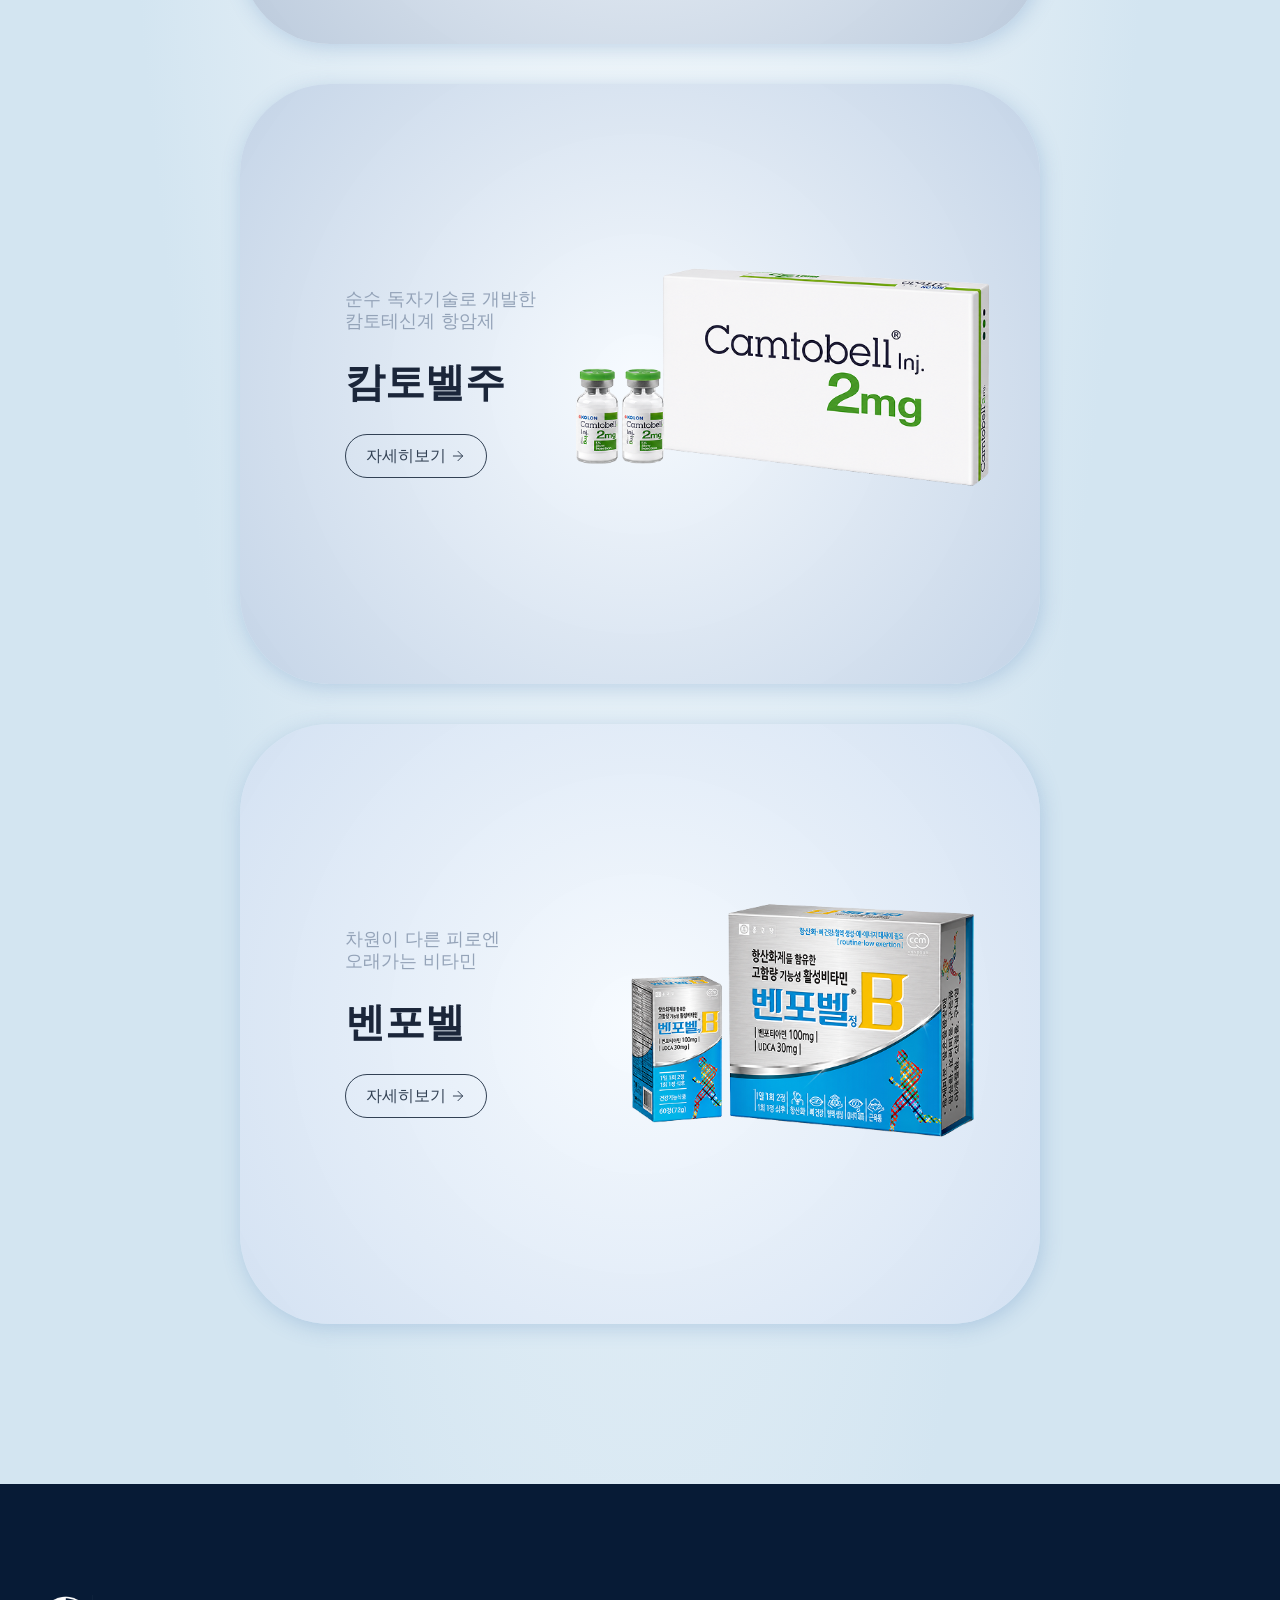
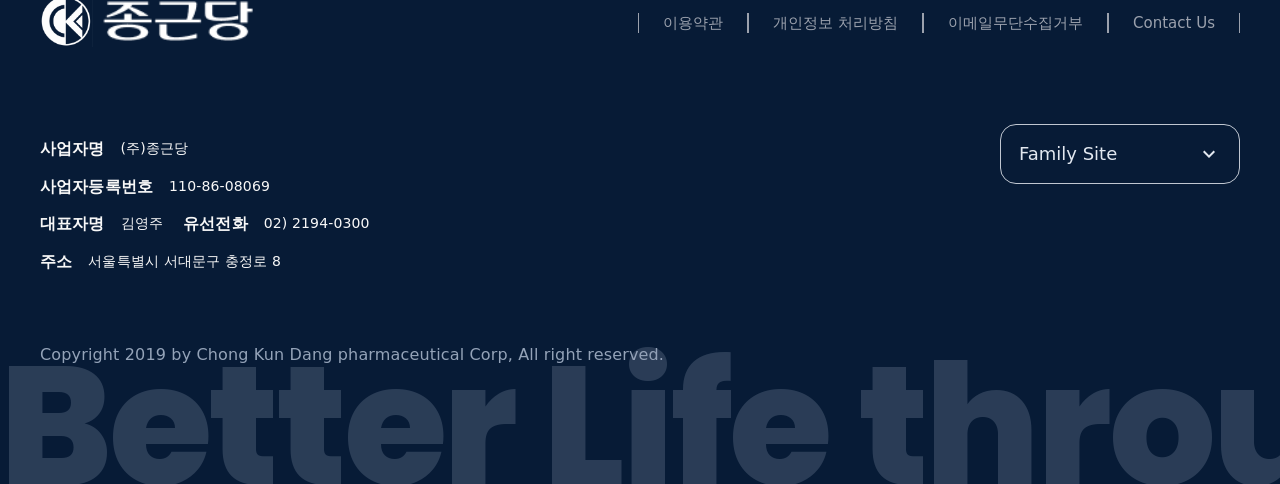
==== commit 0bcf53fb: "favicon" ====
--- a/index.html
+++ b/index.html
@@ -6,13 +6,12 @@
     <meta name="viewport" content="width=device-width, initial-scale=1.0">
     <title>종근당 | 모두가 바라는 건강한 미래</title>
     <meta name="description" content="종근당은 끊임없는 연구와 혁신으로 신약 개발과 핵심 기술을 발전시키며 더 건강한 미래를 만들어갑니다.">
-    <link rel="icon" href="favicon/favicon.ico" sizes="48x48" />
-    <link rel="icon" type="image/png" sizes="16x16" href="favicon/favicon-16.png" />
-    <link rel="icon" type="image/png" sizes="32x32" href="favicon/favicon-32.png" />
-    <link rel="apple-touch-icon" href="favicon/apple-touch-icon.png" />
-    <link rel="icon" type="image/png" sizes="192x192" href="favicon/icon-192.png" />
-    <link rel="icon" type="image/png" sizes="512x512" href="favicon/icon-512.png" />
-    <link rel="manifest" href="favicon/site.webmanifest" />
+    <link rel="icon" href="/favicon/favicon.ico" sizes="48x48" />
+    <link rel="icon" type="image/png" sizes="16x16" href="/favicon/favicon-16.png" />
+    <link rel="icon" type="image/png" sizes="32x32" href="/favicon/favicon-32.png" />
+    <link rel="apple-touch-icon" href="/favicon/apple-touch-icon.png" />
+    <link rel="icon" type="image/png" sizes="192x192" href="/favicon/icon-192.png" />
+    <link rel="icon" type="image/png" sizes="512x512" href="/favicon/icon-512.png" />
 
     <link rel="preconnect" href="https://fonts.googleapis.com">
     <link rel="preconnect" href="https://fonts.gstatic.com" crossorigin>
--- a/css/style.css
+++ b/css/style.css
@@ -2236,13 +2236,13 @@
     height: 100vh;
     gap: 92px;
     max-width: 1440px;
-    margin: 0 var(--gap_side);
+    margin: 0 auto;
     padding: 104px 0 60px;
   }
 
   .platform .con_title {
     position: relative;
-    left: calc(max(0px, 50vw - 720px) - var(--gap_side));
+    left: 0;
   }
 
   /* 남는 높이를 모두 차지하고, 항목은 그 안에 절대배치한다.
@@ -2567,16 +2567,21 @@
 
   .new_area .con_title {
     position: sticky;
-    top: 80px;
+    top: 120px;
     z-index: 4;
     max-width: 1440px;
     margin-inline: auto;
     padding-inline: 0;
   }
 
+  .new_area .con_title.is_sticky_released {
+    position: relative;
+    top: auto;
+  }
+
   .product_list {
     gap: 40px;
-    margin-top: 150px;
+    margin-top: 60px;
   }
 
   .product_list.is_product_stack {
